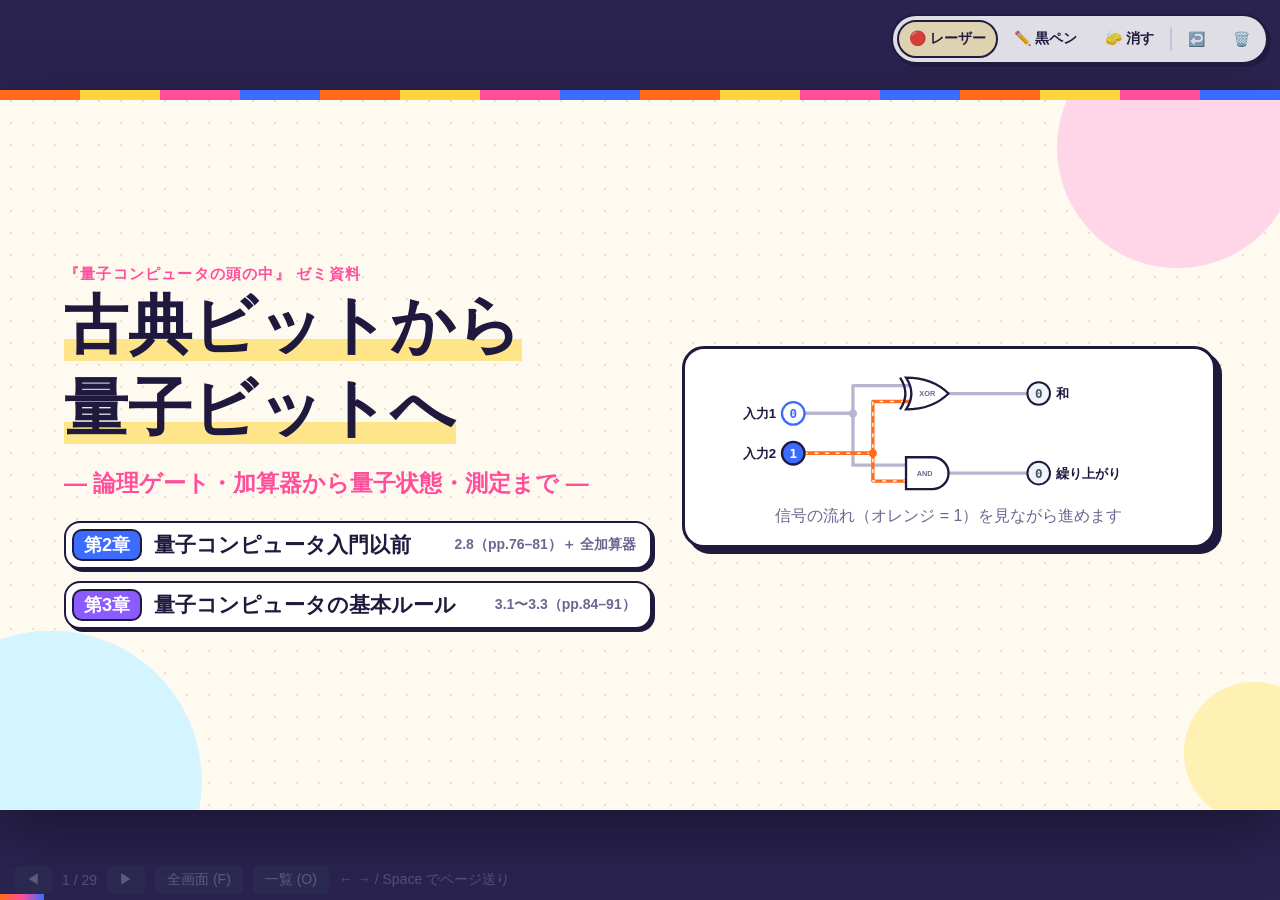
==== index.html @ d572f2da "AND・OR・NOT 版半加算器のスライドの右側をコンパクトに（iPad ではみ出す対策） iPad の日本語フォントは行の高さが少し大きく、右側の説明・真理値表が 下にはみ出していた。右の列を少し広" ====
<!DOCTYPE html>
<html lang="ja">
<head>
<meta charset="utf-8">
<meta name="viewport" content="width=device-width, initial-scale=1">
<title>古典ビットから量子ビットへ ― 論理ゲート・加算器から量子状態・測定まで</title>
<style>
:root{
  --ink:#1f1a3d; --muted:#6b6790; --line:#1f1a3d; --bg:#fffaf0;
  --accent:#ff6b1a; --accent-d:#e04e00; --accent-l:#fff1c2;
  --blue:#3b6cff; --blue-l:#dfe8ff; --green:#14a35a;
  --off:#b9b5d0; --pink:#ff4f9a; --yellow:#ffd53d; --purple:#8a5cff;
  --hard:4px 4px 0 var(--ink);
}
*{box-sizing:border-box}
html{-webkit-text-size-adjust:100%;text-size-adjust:100%}
html,body{margin:0;height:100%;background:#1e293b;overflow:hidden;
  font-family:"Hiragino Kaku Gothic ProN","Hiragino Sans","Noto Sans JP","Yu Gothic UI","Yu Gothic",Meiryo,sans-serif;color:var(--ink)}
#viewport{position:fixed;inset:0}
#stage{position:absolute;left:50%;top:50%;width:1280px;height:720px;transform-origin:center center;
  background:var(--bg);box-shadow:0 20px 60px rgba(0,0,0,.4);overflow:hidden}

/* ---------- slides ---------- */
.slide{position:absolute;inset:0;padding:44px 64px 50px;opacity:0;pointer-events:none;
  transform:translateX(60px);transition:opacity .55s ease,transform .55s ease;display:flex;flex-direction:column}
.slide.past{transform:translateX(-60px)}
.slide.active{opacity:1;transform:none;pointer-events:auto}
.slide::before{content:"";position:absolute;left:0;top:0;right:0;height:6px;
  background:linear-gradient(90deg,var(--accent),#facc15 50%,var(--blue))}
.chap{font-size:15px;color:var(--muted);letter-spacing:.05em}
h2{font-size:38px;margin:6px 0 22px;padding-left:16px;border-left:10px solid var(--accent);line-height:1.25}
h2 small{font-size:22px;color:var(--muted);font-weight:500;margin-left:12px}
.pageno{position:absolute;right:30px;bottom:16px;font-size:14px;color:var(--muted)}
.body{flex:1;min-height:0}
p,li{font-size:23px;line-height:1.6}
ul{margin:0;padding-left:1.2em}
li{margin:6px 0}
b.k{color:var(--accent-d)}
b.kb{color:var(--blue)}
.muted{color:var(--muted)}
.cols{display:grid;grid-template-columns:1.25fr 1fr;gap:30px;align-items:center;height:100%}
.cols.even{grid-template-columns:1fr 1fr}
.cols.wide{grid-template-columns:1.7fr 1fr}
.card{background:#fff;border-radius:18px;box-shadow:0 6px 24px rgba(15,23,42,.08);padding:18px 22px}
.point{background:var(--accent-l);border-left:7px solid var(--accent);padding:12px 18px;border-radius:10px;font-size:22px;line-height:1.55;margin-top:14px}
.point.blue{background:var(--blue-l);border-left-color:var(--blue)}
.hint{font-size:16px;color:var(--muted);margin-top:6px}
.formula{font-family:"Cambria Math","STIX Two Math","Times New Roman",serif;font-size:30px;background:#fff;border-radius:12px;
  padding:10px 20px;display:inline-block;box-shadow:0 3px 12px rgba(15,23,42,.08)}
sub{font-size:.65em}
.center{display:flex;justify-content:center;align-items:center}
.btns{display:flex;gap:10px;flex-wrap:wrap;margin-top:10px}
button.b{font:inherit;font-size:16px;padding:7px 16px;border-radius:999px;border:2px solid var(--blue);background:#fff;color:var(--blue);cursor:pointer;font-weight:700}
button.b:hover{background:var(--blue-l)}
button.b.playing{background:var(--blue);color:#fff}

/* fragments & entrance animations */
.frag{opacity:0;transform:translateY(18px);transition:opacity .45s ease,transform .45s ease}
.frag.vis{opacity:1;transform:none}
.slide.active .pop{animation:pop .6s cubic-bezier(.2,.8,.3,1.2) both;animation-delay:var(--d,0s)}
@keyframes pop{from{opacity:0;transform:translateY(24px) scale(.96)}to{opacity:1;transform:none}}

/* ---------- truth tables ---------- */
.ttcap{text-align:center;font-size:18px;font-weight:800;color:#334155;margin:0 0 6px}
.bitex{display:flex;gap:10px;margin:6px 0 4px;flex-wrap:wrap}
.bitex span{background:#fff;border-radius:10px;padding:4px 12px;font-size:18px;box-shadow:0 2px 8px rgba(15,23,42,.08)}
.bitex small{display:block;font-size:12px;color:var(--muted)}
.bitex b{color:var(--accent-d);font-family:Consolas,Menlo,monospace}
.quote{display:block;background:#fff;border-left:6px solid var(--blue);border-radius:8px;padding:6px 14px;box-shadow:0 2px 8px rgba(15,23,42,.08)}
.quote small{display:block;text-align:right;font-size:15px;color:var(--muted)}
.mapline{text-align:center;font-size:20px;margin-top:4px;font-family:Consolas,Menlo,monospace}
.mapline b{color:var(--blue);font-size:24px}
.mapline b.o{color:var(--accent-d)}
table.tt{border-collapse:collapse;font-size:22px;text-align:center;background:#fff;border-radius:12px;overflow:hidden;
  box-shadow:0 4px 16px rgba(15,23,42,.08);margin:0 auto}
table.tt th,table.tt td{padding:6px 16px;border:1px solid var(--line)}
table.tt th{background:#e2e8f0;font-size:18px;white-space:nowrap}
table.tt th.out{background:#fde7d3}
table.tt td.calc{font-family:Consolas,Menlo,monospace;color:var(--muted);font-size:19px}
table.tt td.out.one{color:var(--accent-d);font-weight:800}
table.tt tbody tr{cursor:pointer;transition:background .2s}
table.tt tbody tr:hover td{background:#f8fafc}
table.tt tbody tr.cur td{box-shadow:inset 0 0 0 999px rgba(250,204,21,.38)}
table.tt.small{font-size:18px}
.point.logic{display:flex;align-items:center;gap:14px}
.venn{width:112px;flex:none}
table.tt.small th,table.tt.small td{padding:3px 12px}
table.tt.small th{font-size:15px}
table.tt td{transition:background .3s,color .3s}
.slide.show-s table.tt td.s1{background:var(--blue-l);color:var(--blue);font-weight:800}
.slide.show-c table.tt td.c1{background:#fed7aa;color:var(--accent-d);font-weight:800}

/* ---------- circuits (SVG) ---------- */
svg.circ{width:100%;height:auto;display:block;user-select:none}
.wire{fill:none;stroke:var(--off);stroke-width:4;stroke-linejoin:round;stroke-linecap:round;transition:stroke .25s}
.wire.on{stroke:var(--accent)}
.flow{fill:none;stroke:#fff;stroke-width:2.2;stroke-dasharray:4 12;stroke-linecap:round;opacity:0;transition:opacity .25s}
.flow.on{opacity:.95;animation:flow .55s linear infinite}
@keyframes flow{from{stroke-dashoffset:16}to{stroke-dashoffset:0}}
.dot{fill:var(--off);transition:fill .25s}
.dot.on{fill:var(--accent)}
.gate path,.gate circle{fill:#fff;stroke:#1e293b;stroke-width:3;transition:fill .3s,stroke .3s}
.gate path.xorback{fill:none}
.gate.on path:not(.xorback),.gate.on circle{fill:var(--accent-l);stroke:var(--accent-d)}
.gate.on path.xorback{stroke:var(--accent-d)}
.gate.on{filter:drop-shadow(0 0 6px rgba(249,115,22,.55))}
.glabel{font-size:11px;fill:var(--muted);text-anchor:middle;font-weight:700;pointer-events:none}
.inp{cursor:pointer}
.inp circle{fill:#fff;stroke:var(--blue);stroke-width:3;transition:fill .2s}
.inp:hover circle{fill:var(--blue-l)}
.inp.on circle{fill:var(--blue);stroke:var(--blue)}
.inp .val{fill:var(--blue)}
.inp.on .val{fill:#fff}
.val{font-size:19px;font-weight:800;text-anchor:middle;pointer-events:none;font-family:Consolas,Menlo,monospace}
.lbl{font-size:20px;font-weight:700;fill:var(--ink)}
.lamp circle{fill:#f1f5f9;stroke:#475569;stroke-width:3;transition:fill .3s,stroke .3s}
.lamp .val{fill:#475569}
.lamp.on circle{fill:#facc15;stroke:var(--accent-d);filter:drop-shadow(0 0 10px rgba(250,204,21,.9))}
.lamp.on .val{fill:#7c2d12}
.probe{font-size:15px;font-weight:700;fill:var(--muted);font-family:Consolas,Menlo,monospace;transition:fill .3s}
.probe.on{fill:var(--accent-d)}
.habox{fill:rgba(37,99,235,.05);stroke:var(--blue);stroke-width:2;stroke-dasharray:7 6}
.halbl{font-size:15px;font-weight:700;fill:var(--blue)}

/* ripple adder */
.fa rect{fill:#fff;stroke:#1e293b;stroke-width:3;transition:fill .3s,stroke .3s}
.fa.active rect{fill:#fef3c7;stroke:var(--accent);filter:drop-shadow(0 0 12px rgba(249,115,22,.7))}
.fa.done rect{fill:#f8fafc}
.fa .t1{font-size:22px;font-weight:800;text-anchor:middle}
.fa .t2{font-size:18px;text-anchor:middle;fill:var(--muted);font-family:Consolas,Menlo,monospace}
.fa .t3{font-size:20px;text-anchor:middle;fill:var(--accent-d);font-weight:800;font-family:Consolas,Menlo,monospace}
.wait .val{fill:#94a3b8}
.wire.wait{stroke:#cbd5e1;stroke-dasharray:6 6}
.readout{font-size:26px;text-align:center;margin-top:6px;font-family:Consolas,Menlo,monospace}
.readout .eq{color:var(--accent-d);font-weight:800}

/* column addition */
.ca-grid{display:grid;grid-template-columns:110px repeat(5,72px);gap:6px 6px;justify-content:center;font-family:Consolas,Menlo,monospace}
.ca-grid div{height:64px;display:flex;align-items:center;justify-content:center;font-size:40px;font-weight:700;border-radius:10px;transition:background .3s}
.ca-grid .rl{font-size:18px;font-family:inherit;color:var(--muted);justify-content:flex-end;padding-right:10px;font-weight:700}
.ca-grid .carry{font-size:26px;color:var(--accent);height:44px}
.ca-grid .carry span,.ca-grid .sum span{opacity:0;transform:translateY(-20px);transition:all .5s cubic-bezier(.2,.8,.3,1.3)}
.ca-grid .carry.show span,.ca-grid .sum.show span{opacity:1;transform:none}
.ca-grid .sum{color:var(--blue)}
.ca-grid .hl{background:#fef3c7}
.ca-grid .bar{grid-column:1/-1;height:4px;background:var(--ink);border-radius:2px}
.ca-msg{min-height:80px;font-size:23px;margin-top:16px;line-height:1.5;text-align:center}

/* bars */
.barrow{display:grid;grid-template-columns:190px 1fr;align-items:center;gap:10px;margin:8px 0;font-size:18px}
.bar-bg{background:#e2e8f0;border-radius:8px;height:30px;overflow:hidden}
.bar-fill{height:100%;width:0;border-radius:8px;transition:width 1.2s cubic-bezier(.2,.8,.3,1);display:flex;align-items:center;justify-content:flex-end;padding-right:10px;color:#fff;font-weight:800}
.slide.active .bar-fill{width:var(--w)}
.bar-fill.o{background:var(--off)}
.bar-fill.a{background:var(--accent)}

/* bit tiles */
.tiles{display:flex;gap:14px;justify-content:center;margin:6px 0 16px}
.tile{background:#fff;border-radius:14px;padding:10px 18px;font-family:Consolas,Menlo,monospace;font-size:28px;box-shadow:0 4px 14px rgba(15,23,42,.08);text-align:center}
.tile b{color:var(--accent-d)}
.tile small{display:block;font-size:14px;color:var(--muted);font-family:inherit}
.chips{display:inline-flex;gap:6px;vertical-align:middle}
.chip{display:inline-block;width:34px;text-align:center;border-radius:6px;background:#fff;font-family:Consolas,monospace;font-weight:800;border:2px solid var(--line)}
.chip.ng{border-color:#dc2626;color:#dc2626;background:#fee2e2}
.chip.ok{border-color:var(--green);color:var(--green)}

/* title */
.title-wrap{display:grid;grid-template-columns:1.1fr 1fr;gap:30px;align-items:center;height:100%}
.title-wrap h1{font-size:54px;line-height:1.25;margin:0 0 14px}
.title-wrap .sub{font-size:30px;color:var(--accent-d);font-weight:700;margin-bottom:34px}
.title-wrap .meta{font-size:20px;color:var(--muted);line-height:1.8}
.agenda li{font-size:27px;margin:16px 0;list-style:none;display:flex;align-items:center;gap:16px}
.agenda .num{width:46px;height:46px;border-radius:50%;background:var(--ink);color:#fff;display:flex;align-items:center;justify-content:center;font-weight:800;flex:none}
.agenda .new{background:var(--accent)}
.tag{font-size:15px;background:var(--accent);color:#fff;border-radius:999px;padding:2px 12px;font-weight:700}
details{background:#fff;border-radius:12px;padding:10px 18px;margin:10px 0;box-shadow:0 3px 12px rgba(15,23,42,.06);font-size:22px}
details summary{cursor:pointer;font-weight:700}
details[open] summary{color:var(--accent-d)}
details div{margin-top:8px;line-height:1.6;color:#334155}

/* ---------- UI ---------- */
#ui{position:fixed;left:0;right:0;bottom:0;height:40px;display:flex;align-items:center;gap:10px;padding:0 14px;
  color:#cbd5e1;font-size:14px;opacity:.25;transition:opacity .3s;z-index:10}
#ui:hover{opacity:1}
#ui button{background:#334155;color:#fff;border:0;border-radius:6px;padding:5px 12px;cursor:pointer;font:inherit}
#progress{position:fixed;left:0;bottom:0;height:4px;background:var(--accent);transition:width .4s;z-index:11}

/* ---------- 一覧モード ---------- */
#ovHead{display:none}
body.overview{overflow:auto}
body.overview #viewport{position:static;padding:64px 24px 60px}
body.overview #ovHead{display:flex;position:fixed;left:0;right:0;top:0;height:52px;align-items:center;gap:16px;padding:0 24px;
  background:#0f172a;color:#e2e8f0;font-size:16px;z-index:12}
body.overview #ovHead b{font-size:18px}
body.overview #ovHead b,body.overview #ovHead button{white-space:nowrap}
@media (max-width:900px){body.overview #ovHead span{display:none}}
body.overview #ovHead button{background:var(--accent);color:#fff;border:0;border-radius:6px;padding:6px 14px;cursor:pointer;font:inherit;font-weight:700;margin-left:auto}
body.overview #stage{position:static;transform:none!important;width:auto;height:auto;overflow:visible;background:none;box-shadow:none;
  display:grid;grid-template-columns:repeat(var(--cols,4),var(--ow,256px));gap:22px}
/* 縮小は zoom ではなく transform で行う（iPad の Safari は zoom の扱いが異なり、中身の位置がずれるため）。
   transform は並べるときの大きさに影響しないので、負の余白で縮小後の大きさ（--ow × --oh）に合わせる */
body.overview .slide{position:relative;inset:auto;width:1280px;height:720px;opacity:1;pointer-events:auto;
  transform:scale(var(--z,.2));transform-origin:0 0;margin:0 calc(var(--ow,256px) - 1280px) calc(var(--oh,144px) - 720px) 0;
  cursor:pointer;background:var(--bg);border-radius:14px;box-shadow:0 10px 30px rgba(0,0,0,.35);outline:0 solid var(--accent);transition:outline-width .15s}
body.overview .slide *{pointer-events:none}
body.overview .slide:hover{outline-width:14px}
body.overview .slide.current{outline-width:22px}
body.overview .frag{opacity:1;transform:none}
body.overview .bar-fill{width:var(--w);transition:none}
body.overview .slide{overflow:hidden}
/* 一覧ではページ番号を右下の札にして、中身と重なっても読めるようにする */
body.overview .slide .pageno{font-size:40px;font-weight:900;color:#fff;background:var(--ink);border-radius:16px;padding:2px 20px;bottom:14px;right:14px;z-index:6}
body.overview #ui,body.overview #progress{display:none}

/* ---------- ポップ調デザイン（太枠・ずらし影・弾むアニメ） ---------- */
html,body{background:#2a2350}
#stage{background:
  radial-gradient(circle at 92% 8%,#ffd6e8 0 120px,transparent 121px),
  radial-gradient(circle at 4% 96%,#d4f4ff 0 150px,transparent 151px),
  radial-gradient(circle at 98% 92%,#fff0b3 0 70px,transparent 71px),
  radial-gradient(#e9e2cf 1.4px,transparent 1.6px) 0 0/22px 22px,
  var(--bg)}
.slide{transition:opacity .45s ease,transform .6s cubic-bezier(.3,1.5,.5,1)}
.slide::before{height:10px;background:repeating-linear-gradient(90deg,var(--accent) 0 80px,var(--yellow) 80px 160px,var(--pink) 160px 240px,var(--blue) 240px 320px)}
.chap{font-weight:700;color:var(--pink);letter-spacing:.08em}
h2{border-left:none;padding-left:54px;position:relative}
h2::before{content:"";position:absolute;left:0;top:50%;width:34px;height:34px;margin-top:-17px;border-radius:10px;
  background:linear-gradient(135deg,var(--yellow),var(--accent) 55%,var(--pink));border:3px solid var(--ink);transform:rotate(-12deg);box-shadow:3px 3px 0 var(--ink)}
.slide.active h2::before{animation:wiggle 1s cubic-bezier(.3,1.6,.5,1) both}
@keyframes wiggle{from{transform:rotate(-120deg) scale(.3)}to{transform:rotate(-12deg)}}
h2 small{white-space:nowrap;background:var(--accent-l);color:var(--ink);border:2px solid var(--ink);border-radius:999px;padding:2px 14px;font-size:18px;font-weight:700;vertical-align:middle}
b.k{color:var(--accent-d);background:linear-gradient(transparent 62%,#ffe58a 62%)}
b.kb{color:var(--blue);background:linear-gradient(transparent 62%,#cfe0ff 62%)}
.card{border:3px solid var(--ink);border-radius:22px;box-shadow:6px 6px 0 var(--ink)}
.point{border:2.5px solid var(--ink);border-left:10px solid var(--accent);border-radius:16px;box-shadow:var(--hard)}
.point.blue{border-left-color:var(--blue)}
.formula{border:2.5px solid var(--ink);box-shadow:var(--hard)}
button.b{border:2.5px solid var(--ink);background:var(--yellow);color:var(--ink);box-shadow:3px 3px 0 var(--ink);transition:transform .1s,box-shadow .1s}
button.b:hover{background:#ffe06b;transform:translate(-1px,-1px);box-shadow:4px 4px 0 var(--ink)}
button.b:active{transform:translate(2px,2px);box-shadow:1px 1px 0 var(--ink)}
button.b.playing{background:var(--pink);color:#fff}
.slide.active .pop{animation:pop .7s cubic-bezier(.3,1.6,.5,1) both;animation-delay:var(--d,0s)}
@keyframes pop{from{opacity:0;transform:translateY(30px) scale(.85) rotate(-2deg)}to{opacity:1;transform:none}}
.frag{transform:translateY(18px) scale(.95);transition:opacity .4s ease,transform .5s cubic-bezier(.3,1.6,.5,1)}

.bitex span,.quote,.tile,details{border:2.5px solid var(--ink);box-shadow:3px 3px 0 var(--ink)}
table.tt{border:3px solid var(--ink);box-shadow:5px 5px 0 var(--ink);border-collapse:separate;border-spacing:0}
table.tt th,table.tt td{border:0;border-right:1.5px solid #d9d4ea;border-bottom:1.5px solid #d9d4ea}
table.tt th{background:#ece6ff;border-bottom:2.5px solid var(--ink)}
table.tt th.out{background:#ffe1c7}
table.tt tbody tr.cur td{box-shadow:inset 0 0 0 999px rgba(255,213,61,.55)}

.wire{stroke-width:5}
.gate path,.gate circle{stroke:var(--ink);stroke-width:3.5}
.gate.on path:not(.xorback),.gate.on circle{fill:#ffe1c7;stroke:var(--ink)}
.gate.on path.xorback{stroke:var(--ink)}
.gate.on{filter:drop-shadow(3px 3px 0 var(--accent))}
.inp circle{stroke-width:3.5}
.inp.on circle{stroke:var(--ink)}
.lamp circle{stroke:var(--ink)}
.lamp.on circle{fill:var(--yellow);stroke:var(--ink);filter:drop-shadow(0 0 12px rgba(255,213,61,.95))}
.fa rect{stroke:var(--ink);rx:16}
.fa.active rect{fill:#fff1c2;stroke:var(--ink);filter:drop-shadow(4px 4px 0 var(--accent))}
.ca-grid .hl{background:#fff1c2;border:2px dashed var(--accent)}
.bar-bg{background:#ece6ff;border:2px solid var(--ink)}
.bar-fill.a{background:linear-gradient(90deg,var(--accent),var(--pink))}

.title-wrap h1{font-size:64px;background:linear-gradient(transparent 70%,#ffe58a 70%) no-repeat;display:inline;line-height:1.3;-webkit-box-decoration-break:clone;box-decoration-break:clone}
.title-wrap .sub{color:var(--pink);margin-top:18px;margin-bottom:22px;font-size:23px;white-space:nowrap}
.tchaps{display:flex;flex-direction:column;gap:12px}
.tchap{display:flex;align-items:center;gap:12px;background:#fff;border:2.5px solid var(--ink);border-radius:16px;box-shadow:3px 3px 0 var(--ink);padding:6px 14px 6px 6px}
.tchap .tno{background:var(--c);color:#fff;font-weight:900;border:2px solid var(--ink);border-radius:10px;padding:2px 10px;font-size:18px;flex:none}
.tchap .tname{font-weight:900;font-size:21px}
.tchap .tsec{margin-left:auto;font-size:14px;color:var(--muted);font-weight:700;white-space:nowrap}
.agenda .num{border:3px solid var(--ink);box-shadow:3px 3px 0 var(--ink);background:var(--blue)}
.agenda li:nth-child(3) .num{background:var(--pink)}
.agenda li:nth-child(4) .num{background:var(--green)}
.agenda li:nth-child(6) .num{background:var(--purple)}
.agenda li:nth-child(7) .num{background:var(--accent)}
.agenda .new{background:var(--accent)}
.tag{background:var(--pink);border:2px solid var(--ink);white-space:nowrap;flex:none}

/* 量子ビット（第4章）の数式・図 */
.math,.vec,.frac{font-family:"Cambria Math","STIX Two Math","Times New Roman",serif}
.eq{display:flex;align-items:center;justify-content:center;gap:8px;font-size:26px;flex-wrap:wrap}
.eq.inline{display:inline-flex;font-size:inherit;vertical-align:middle;gap:5px}
.vec{display:inline-grid;text-align:center;padding:1px 10px;border-left:3px solid currentColor;border-right:3px solid currentColor;border-radius:14px;line-height:1.25}
.vec.row{grid-auto-flow:column;column-gap:14px}
.eq.inline .vec{line-height:1.05;padding:0 7px;border-width:2px;border-radius:10px;font-size:.85em}
.frac{display:inline-grid;text-align:center;line-height:1.1;font-size:.85em;vertical-align:middle}
.frac>span:first-child{border-bottom:2px solid currentColor;padding:0 2px}
.brace{font-size:2.3em;font-weight:200;line-height:1;transform:scaleX(.7)}
.bar{width:2px;align-self:stretch;background:currentColor;margin:6px 2px}
.defbox{position:relative;background:#fff;border:3px solid var(--ink);border-radius:16px;box-shadow:var(--hard);padding:16px 18px 12px;margin-top:18px;font-size:20px;line-height:1.7}
.defbox::before{content:"定義";position:absolute;left:14px;top:-16px;background:var(--ink);color:#fff;font-weight:800;font-size:15px;border-radius:999px;padding:2px 14px}
.qrow{display:flex;align-items:center;gap:16px}
.qlab{width:110px;flex:none;font-weight:800;font-size:19px}
.qcells{display:flex;gap:26px;align-items:center}
.qbit{width:56px;height:56px;border:3px solid var(--ink);border-radius:12px;display:flex;align-items:center;justify-content:center;font-size:30px;font-weight:800;font-family:Consolas,Menlo,monospace;box-shadow:3px 3px 0 var(--ink);background:#fff}
.qarrow{margin:14px 0 14px 126px;color:var(--muted);font-weight:700}
.qverdict{margin-top:12px;text-align:center;font-size:24px;font-weight:900;padding:6px;border-radius:12px;border:2.5px solid var(--ink)}
.qverdict.ok{background:#d9f7e6;color:var(--green)}
.qverdict.ng{background:#ffe0e6;color:#d61f45}

/* 目次の教科書の章見出し */
.agenda li.agroup{font-size:17px;font-weight:900;color:var(--pink);letter-spacing:.06em;margin:14px 0 -4px;border-bottom:2.5px dashed #e3dcf2;padding-bottom:4px}
.agenda li.agroup:first-child{margin-top:0}

/* 教科書の章の扉（本の章扉風） */
.partdoor .pd-wrap{position:relative;height:100%;display:flex;flex-direction:column;align-items:center;justify-content:center;text-align:center;padding-bottom:40px}
.pd-src{font-size:18px;font-weight:700;color:var(--muted);letter-spacing:.08em}
.pd-no{margin-top:14px;font-size:30px;font-weight:900;color:#fff;background:var(--c);border:3px solid var(--ink);border-radius:999px;padding:4px 26px;box-shadow:4px 4px 0 var(--ink);letter-spacing:.12em}
.pd-title{font-size:68px;line-height:1.25;margin:22px 0 26px;background:linear-gradient(transparent 70%,#ffe58a 70%);display:inline;-webkit-box-decoration-break:clone;box-decoration-break:clone}
.pd-secs{display:flex;flex-direction:column;align-items:center;gap:10px;margin-top:22px}
.pd-secs span{background:#fff;border:2.5px solid var(--ink);border-radius:999px;padding:4px 18px;font-size:19px;font-weight:700;box-shadow:3px 3px 0 var(--ink)}
.pd-secs span.add{background:var(--accent-l)}
.pd-bg{position:absolute;left:0;right:0;bottom:4px;display:flex;justify-content:center;color:var(--c);opacity:.13;font-size:84px;pointer-events:none}
.pd-bg .eq{font-size:50px;gap:14px}
.pd-bg .vec{border-width:5px;border-radius:40px;padding:4px 26px;line-height:1.15}

/* 量子状態をつくってみる（ベクトルの足し算） */
.qbuild{display:grid;grid-template-columns:1fr 200px;gap:10px;align-items:center}
.qbuild svg{width:100%;height:auto;display:block;user-select:none}
.qb-side{display:flex;flex-direction:column;gap:10px}
.qb-side button.b{width:100%}
.qslider{display:grid;grid-template-columns:22px 1fr 52px;align-items:center;gap:6px;font-weight:800}
.qslider .qs-name{font-family:"Cambria Math","Times New Roman",serif;font-size:24px;font-style:italic}
.qslider .qs-name.la{color:#e04e00}
.qslider .qs-name.lb{color:var(--blue)}
.qslider .qs-val{font-family:Consolas,Menlo,monospace;font-size:17px;text-align:right}
.qslider input{width:100%;accent-color:var(--ink);height:28px;touch-action:none}
.qb-eq{font-size:22px;margin-top:4px}
.qb-eq .na{color:#e04e00;font-weight:700}
.qb-eq .nb{color:var(--blue);font-weight:700}
.qb-row{display:flex;align-items:center;justify-content:center;gap:14px;margin-top:6px}
.qb-sum{font-size:21px}
.qb-row .qverdict{margin-top:0;font-size:17px;padding:3px 10px;white-space:nowrap;flex:none;width:200px;box-sizing:border-box}
.qb-row .pgauge{flex:1;margin:0 0 14px}
/* 確率のゲージ：太枠の箱がちょうど「確率 1」。足りない分は灰色の斜線、はみ出した分は赤の斜線 */
.pgauge{position:relative;height:28px}
.pg-box{position:absolute;left:0;top:0;bottom:0;width:60%;border:3px solid var(--ink);border-radius:8px;box-shadow:3px 3px 0 var(--ink);background:#fff;z-index:0}
.pg-seg,.pg-gap,.pg-over{position:absolute;top:3px;bottom:3px;z-index:1;transition:left .3s,width .3s}
.pg-seg.a{background:var(--accent);border-radius:5px 0 0 5px}
.pg-seg.b{background:var(--blue)}
.pg-gap{background:repeating-linear-gradient(45deg,#cfc7e6 0 5px,transparent 5px 10px)}
.pg-over{top:0;bottom:0;background:repeating-linear-gradient(45deg,rgba(214,31,69,.75) 0 5px,rgba(214,31,69,.15) 5px 10px);
  border:2.5px dashed #d61f45;border-left:0;border-radius:0 8px 8px 0;z-index:2}
.pg-tick{position:absolute;top:100%;margin-top:3px;transform:translateX(-50%);font:800 13px Consolas,Menlo,monospace;color:var(--ink)}
.pgauge.instant .pg-seg,.pgauge.instant .pg-gap,.pgauge.instant .pg-over{transition:none}
.qb-sum{font-size:18px;font-weight:700}

/* 2 を法とした和：1 を足し続けると 0, 1 がくり返す */
.m2strip{border-collapse:collapse;margin-top:6px;font-family:Consolas,Menlo,monospace;font-size:16px;text-align:center}
.m2strip th{font-family:inherit;font-size:13px;font-weight:700;color:var(--muted);text-align:right;padding:0 8px 0 0;white-space:nowrap}
.m2strip td{width:30px;height:24px;border:1.5px solid #d9d4ea;background:#fff;transition:background .25s,transform .25s}
.m2strip tr.mod td{font-weight:800}
.m2strip td.cur{background:var(--yellow);border-color:var(--ink)}
.m2strip tr.mod td.cur{background:var(--accent);color:#fff}
.m2strip td.more{border:0;background:none;color:var(--muted)}
.m2loop{width:130px;flex:none}
.m2loop .node circle{fill:#fff;stroke:#1f1a3d;stroke-width:3;transition:fill .25s}
.m2loop .node.on circle{fill:#ff6b1a}
.m2loop .node text{font:800 22px Consolas,Menlo,monospace;text-anchor:middle;fill:#1f1a3d;transition:fill .25s}
.m2loop .node.on text{fill:#fff}
.m2loop .arc{fill:none;stroke:#b9b5d0;stroke-width:3;transition:stroke .25s}
.m2loop .arc.on{stroke:#ff6b1a}
.m2loop .plus{font:800 14px sans-serif;fill:#6b6790;text-anchor:middle}

/* 測定（3.3） */
.mworld{display:flex;align-items:center;gap:12px}
.mw-lab{width:128px;flex:none;font-weight:900;font-size:15px;text-align:center;line-height:1.3;white-space:nowrap}
.mw-box{flex:1;display:flex;align-items:center;justify-content:space-around;border:2.5px solid var(--ink);border-radius:14px;min-height:74px;padding:8px;background:#f1ecff}
.mworld.c .mw-box{background:#fff8e6;justify-content:center;gap:22px}
.mket{display:inline-flex;align-items:center;justify-content:center;width:76px;height:50px;border:2.5px solid var(--ink);border-radius:50%;
  font-family:"Cambria Math","Times New Roman",serif;font-size:24px;background:#fff;flex:none}
.mworld.q .mket{background:#e3d9ff;animation:mwob 1.6s ease-in-out infinite}
.mworld.q .m1{animation-delay:.8s}
@keyframes mwob{50%{transform:scale(1.08);box-shadow:0 0 14px rgba(138,92,255,.6)}}
.mres.r0{background:var(--accent);color:#fff}
.mres.r1{background:var(--blue);color:#fff}
.mres.hit{animation:mhit .5s cubic-bezier(.3,1.6,.5,1)}
@keyframes mhit{from{transform:scale(.3)}to{transform:none}}
.mw-note{font-size:14px;color:var(--muted);font-weight:700;line-height:1.4}
.mdrop{display:flex;align-items:center;justify-content:center;gap:10px;margin:8px 0;border-top:2.5px dashed #b9b5d0;padding-top:6px}
.marrow{font-size:24px}
.marrow.go{animation:mgo .45s ease}
@keyframes mgo{from{transform:translateY(-16px);opacity:.2}}
.mtag{border:2px solid var(--ink);border-radius:8px;padding:0 10px;font-weight:900;background:#fff}
.mhist{display:flex;flex-wrap:wrap;gap:4px;justify-content:center;min-height:28px;margin-top:8px}
.mhist span{font-family:"Cambria Math","Times New Roman",serif;font-size:15px;border-radius:8px;padding:1px 7px;color:#fff;font-weight:700}
.mhist .h0{background:var(--accent)}
.mhist .h1{background:var(--blue)}

/* ブロッホ球 */
.bpresets{display:grid;grid-template-columns:repeat(3,1fr);gap:5px}
.bpresets button{font:700 16px "Cambria Math","Times New Roman",serif;color:var(--ink);background:#fff;border:2px solid var(--ink);border-radius:10px;
  padding:3px 0;cursor:pointer;box-shadow:2px 2px 0 var(--ink)}
.bpresets button:hover{background:var(--accent-l)}
.bformula{font-size:19px;margin-top:2px;min-height:34px}

/* 復習問題：カードをクリックすると答えが出る */
.quiz{display:grid;grid-template-columns:repeat(2,minmax(0,1fr));grid-auto-rows:1fr;gap:12px 16px;align-content:center}
.qz{display:flex;flex-direction:column;background:#fff;border:2.5px solid var(--ink);border-radius:16px;box-shadow:4px 4px 0 var(--ink);padding:10px 14px;cursor:pointer;transition:transform .12s,box-shadow .12s}
.qz:hover{transform:translate(-1px,-1px);box-shadow:5px 5px 0 var(--ink)}
.qz-q{display:flex;gap:10px;align-items:flex-start;font-size:17px;line-height:1.5;font-weight:600}
.qz-no{flex:none;background:var(--blue);color:#fff;font-weight:900;font-size:14px;border:2px solid var(--ink);border-radius:999px;padding:1px 9px;margin-top:2px}
.qz-a{margin-top:auto;padding-top:8px;min-height:40px;display:flex;align-items:center;border-top:2px dashed #e3dcf2;font-size:17px;line-height:1.5}
.qz-hide{color:var(--muted);font-weight:800;font-size:15px}
.qz-ans{display:none;color:#1f1a3d}
.qz.open{background:#fffaf0}
.qz.open .qz-no{background:var(--green)}
.qz.open .qz-hide{display:none}
.qz.open .qz-ans{display:inline;animation:qzIn .4s cubic-bezier(.3,1.6,.5,1)}
@keyframes qzIn{from{opacity:0;transform:translateY(6px) scale(.96)}to{opacity:1;transform:none}}
.quiz.q2{grid-template-columns:repeat(6,minmax(0,1fr));grid-auto-rows:auto}
.quiz.q2 .qz{grid-column:span 2}
.quiz.q2 .qz.dia{grid-column:span 3}
.quiz.q2 .qz.wide .qzc{max-height:200px}
.quiz.q2 .qz-q{font-size:16px}
.quiz.q2 .qz-a{font-size:15.5px;min-height:34px}
.qz-q > span:last-child{min-width:0;flex:1}
.qzc{display:block;width:100%;max-height:170px;margin:6px auto 0;font-family:"Hiragino Kaku Gothic ProN","Hiragino Sans","Noto Sans JP",Meiryo,sans-serif}
.qzc .qg{fill:#f1ecff;stroke:#1f1a3d;stroke-width:2.5;stroke-dasharray:6 4}
.qzc .g-q{font-size:26px;font-weight:900;fill:#8a5cff}
.qzc .g-ans{display:none;font-weight:900;fill:#1f1a3d}
.qz.open .qzc .qg{fill:#fff1c2;stroke-dasharray:none}
.qz.open .qzc .g-q{display:none}
.qz.open .qzc .g-ans{display:inline}
.quiz.q3{grid-auto-rows:auto}
.quiz.q3 .qz{min-height:118px}
.quiz.q3 .qz:last-child{grid-column:span 2}
.qzc.qzbloch{max-height:180px}
.qgb{cursor:pointer}
.qgb:hover .qg{fill:#e6dcff}
.qgb.shown .qg{fill:#fff1c2;stroke-dasharray:none}
.qgb.shown .g-q{display:none}
.qgb.shown .g-ans{display:inline;animation:qzIn .35s cubic-bezier(.3,1.6,.5,1)}
h2 .qz-all{font-size:14px;padding:4px 14px;margin-left:16px;vertical-align:middle}

/* 章の扉スライド */
.door-wrap{position:relative;display:grid;grid-template-columns:auto 1fr;gap:64px;align-items:center;height:100%;padding:0 40px}
.door-num{width:210px;height:210px;border-radius:46px;background:var(--c);color:#fff;border:5px solid var(--ink);box-shadow:10px 10px 0 var(--ink);
  display:flex;align-items:center;justify-content:center;font-size:140px;font-weight:900;font-family:Consolas,Menlo,monospace;transform:rotate(-6deg)}
.slide.active .door-num{animation:doorIn .9s cubic-bezier(.3,1.6,.5,1) both}
@keyframes doorIn{from{opacity:0;transform:rotate(-120deg) scale(.3)}to{opacity:1;transform:rotate(-6deg)}}
.door-label{font-size:22px;font-weight:900;letter-spacing:.14em;color:var(--c)}
.door-label .door-book{display:block;font-size:16px;letter-spacing:.04em;color:var(--muted);margin-bottom:2px}
.door-label .tag{font-size:15px;letter-spacing:0;vertical-align:middle;margin-left:8px}
.door h1{font-size:80px;line-height:1.15;margin:6px 0 4px}
.door-lead{font-size:32px;font-weight:700;color:var(--muted);margin:0 0 30px}
.door-topics{display:flex;flex-wrap:wrap;gap:12px}
.door-topics span{background:#fff;border:2.5px solid var(--ink);border-radius:999px;padding:4px 18px;font-size:19px;font-weight:700;box-shadow:3px 3px 0 var(--ink)}
.door-bg{position:absolute;right:-20px;bottom:-150px;font-size:600px;font-weight:900;line-height:1;color:var(--c);opacity:.09;
  font-family:Consolas,Menlo,monospace;pointer-events:none}
#progress{height:6px;background:linear-gradient(90deg,var(--accent),var(--pink),var(--blue))}

/* ---------- レーザーポインター（Apple Pencil） ---------- */
#stage{-webkit-user-select:none;user-select:none;-webkit-touch-callout:none}
body:not(.overview) #stage{touch-action:none}
#laser{position:absolute;left:0;top:0;width:1280px;height:720px;pointer-events:none;z-index:5}
body.overview #laser{display:none}
/* 黒ペン（Apple Pencil で書き込み） */
#ink{position:absolute;left:0;top:0;width:1280px;height:720px;pointer-events:none;z-index:4}
#penbar{position:fixed;right:12px;top:14px;z-index:20;display:flex;align-items:center;gap:4px;background:#fff;border:2.5px solid var(--ink);
  border-radius:999px;box-shadow:3px 3px 0 var(--ink);padding:4px;touch-action:manipulation;opacity:.85}
#penbar:hover{opacity:1}
#penbar button{height:38px;min-width:38px;border-radius:999px;border:2px solid transparent;background:none;font:inherit;font-size:14px;font-weight:800;
  color:var(--ink);cursor:pointer;display:flex;align-items:center;justify-content:center;gap:4px;padding:0 10px}
#penbar button.on{background:var(--accent-l);border-color:var(--ink)}
#penbar .sep{width:2px;height:24px;background:#e3dcf2;border-radius:1px}
body.overview #ink,body.overview #penbar{display:none}

@media print{
  @page{size:1280px 720px;margin:0}
  html,body{overflow:visible;background:#fff}
  #viewport{position:static}
  #stage{position:static;transform:none!important;box-shadow:none;width:auto;height:auto;overflow:visible;background:none}
  .slide{position:relative;width:1280px;height:720px;opacity:1;transform:none;page-break-after:always;background:var(--bg)}
  .frag{opacity:1;transform:none}
  #ui,#progress,.btns,.hint,#laser,#penbar{display:none}
}
</style>
</head>
<body>
<div id="ovHead"><b>スライド一覧</b><span>クリックでそのスライドへ ／ ← → で選択、Enter で開く、O / Esc で戻る</span><button id="btnOvClose">一覧を閉じる</button></div>
<div id="viewport"><div id="stage">

<!-- 1. タイトル -->
<section class="slide" data-id="title">
  <div class="title-wrap">
    <div>
      <div class="chap pop">『量子コンピュータの頭の中』 ゼミ資料</div>
      <h1 class="pop" style="--d:.1s">古典ビットから<br>量子ビットへ</h1>
      <div class="sub pop" style="--d:.2s">― 論理ゲート・加算器から量子状態・測定まで ―</div>
      <div class="tchaps">
        <div class="tchap pop" style="--d:.3s;--c:var(--blue)"><span class="tno">第2章</span><span class="tname">量子コンピュータ入門以前</span><span class="tsec">2.8（pp.76–81）＋ 全加算器</span></div>
        <div class="tchap pop" style="--d:.4s;--c:var(--purple)"><span class="tno">第3章</span><span class="tname">量子コンピュータの基本ルール</span><span class="tsec">3.1〜3.3（pp.84–91）</span></div>
      </div>
    </div>
    <div class="card pop" style="--d:.4s">
      <svg class="circ" id="titleCirc"></svg>
      <div class="hint" style="text-align:center">信号の流れ（オレンジ = 1）を見ながら進めます</div>
    </div>
  </div>
</section>

<!-- 2. 本日の流れ -->
<section class="slide">
  <div class="chap">Agenda</div>
  <h2>本日の流れ</h2>
  <div class="body cols" style="grid-template-columns:1.5fr 1fr">
    <ul class="agenda">
      <li class="agroup pop">第2章 量子コンピュータ入門以前</li>
      <li class="pop" style="--d:.05s"><span class="num">1</span>論理ゲート（AND / OR / NOT / XOR）</li>
      <li class="pop" style="--d:.15s"><span class="num">2</span>半加算器：1ビット同士の足し算</li>
      <li class="pop" style="--d:.25s"><span class="num">3</span>全加算器：繰り上がりを受け取る足し算 <span class="tag">追加</span></li>
      <li class="agroup pop" style="--d:.3s">第3章 量子コンピュータの基本ルール</li>
      <li class="pop" style="--d:.35s"><span class="num">4</span>量子ビット：量子状態と重ね合わせ</li>
      <li class="pop" style="--d:.45s"><span class="num">5</span>測定：計算結果を得る</li>
    </ul>
    <div class="card pop" style="--d:.5s">
      <p style="margin:0 0 8px;font-weight:700">このスライドの使い方</p>
      <ul>
        <li style="font-size:19px">回路の <b class="kb">青い丸（入力）</b> をクリックすると 0 / 1 が切り替わります</li>
        <li style="font-size:19px">真理値表の行をクリックすると、その入力が回路に入ります</li>
        <li style="font-size:19px">信号は1段ずつ遅れて伝わるので、<b class="k">回路の段数（遅さ）</b>も目で見えます</li>
        <li style="font-size:19px">← → キー / スペースでページ送り、F キーで全画面</li>
      </ul>
    </div>
  </div>
  <div class="pageno"></div>
</section>

<!-- 教科書 第2章の扉 -->
<section class="slide partdoor" style="--c:var(--blue)">
  <div class="pd-bg"><span class="math">A ∧ B　A ∨ B　¬A　A ⊕ B</span></div>
  <div class="pd-wrap">
    <div class="pd-src pop">『量子コンピュータの頭の中』</div>
    <div class="pd-no pop" style="--d:.05s">第 2 章</div>
    <h1 class="pd-title pop" style="--d:.15s">量子コンピュータ入門以前</h1>
    <div class="pd-secs pop" style="--d:.3s"><span>2.8 論理式を実現する古典回路（pp.76–81）</span><span class="add">＋ 全加算器（追加内容）</span></div>
  </div>
  <div class="pageno"></div>
</section>

<!-- 扉：第1章 -->
<section class="slide door" style="--c:var(--blue)">
  <div class="door-bg">1</div>
  <div class="door-wrap">
    <div class="door-num">1</div>
    <div>
      <div class="door-label pop"><span class="door-book">第2章 量子コンピュータ入門以前</span>PART 1</div>
      <h1 class="pop" style="--d:.1s">論理ゲート</h1>
      <p class="door-lead pop" style="--d:.2s">AND / OR / NOT / XOR</p>
      <div class="door-topics pop" style="--d:.3s"><span>古典回路とは</span><span>AND</span><span>OR</span><span>NOT</span><span>XOR</span></div>
    </div>
  </div>
  <div class="pageno"></div>
</section>

<!-- 3. 古典回路とは -->
<section class="slide">
  <div class="chap">第2章 量子コンピュータ入門以前 ／ 2.8 論理式を実現する古典回路</div>
  <h2>古典回路とは<small>図2.13（p.76）</small></h2>
  <div class="body cols">
    <div>
      <p class="pop" style="margin:0 0 10px;font-size:23px;font-weight:700">古典回路は、<b class="k">0と1の信号</b>を使って計算する電子回路です。</p>
      <ul>
        <li class="pop" style="--d:.1s;font-size:21px">コンピュータは、情報を0と1の組み合わせ（<b class="k" style="white-space:nowrap">ビット列</b>）で表します。
          <div class="bitex">
            <span><small>数</small>5 → <b>101</b></span>
            <span><small>文字（ASCII）</small>A → <b>01000001</b></span>
            <span><small>スイッチ</small>OFF / ON → <b>0 / 1</b></span>
          </div>
        </li>
        <li class="pop" style="--d:.2s;font-size:21px">AND・OR・NOTなどの基本的な演算を行う部品を「<b class="k" style="white-space:nowrap">論理ゲート</b>」と呼びます。</li>
        <li class="pop" style="--d:.3s;font-size:21px">論理ゲートを組み合わせることで、足し算や比較など、<b class="kb" style="white-space:nowrap">複雑な計算</b>を実現できます。</li>
      </ul>
      <div class="point frag" style="font-size:21px">つまり、古典回路とは「<b>0と1を入力し、決められた計算を行い、0と1を出力する仕組み</b>」です。</div>
    </div>
    <div class="card pop" style="--d:.2s">
      <div class="muted" style="font-size:17px;font-weight:700">図2.13：古典回路の例</div>
      <svg class="circ" id="c213"></svg>
      <div class="mapline" id="map213"></div>
      <div class="btns"><button class="b" id="p213" data-autoplay>▶ 自動再生</button></div>
      <div class="hint">入力の丸をクリックしてみよう。この回路が何をしているかは後半で分かります。</div>
    </div>
  </div>
  <div class="pageno"></div>
</section>

<!-- 4. AND -->
<section class="slide">
  <div class="chap">第2章 量子コンピュータ入門以前 ／ 2.8 論理式を実現する古典回路 ／ 論理ゲート ①</div>
  <h2>AND（論理積）<small>表2.3（p.77）・図2.14（p.78）</small></h2>
  <div class="body cols" style="grid-template-columns:1fr 1.15fr">
    <div class="card pop">
      <svg class="circ" id="cAnd"></svg>
      <div class="btns"><button class="b" id="pAnd" data-autoplay>▶ 自動再生</button></div>
    </div>
    <div>
      <div class="ttcap pop" style="--d:.1s">AND の真理値表</div>
      <table class="tt pop" style="--d:.1s" id="tAnd"></table>
      <div class="point logic frag"><div><b>「A かつ B」</b>：A も B も <b>真（1）のときだけ</b> 真（1）<br><b class="k">論理積</b> <span class="formula" style="font-size:20px;padding:0 8px">A ∧ B</span></div><svg class="venn" viewBox="0 0 132 84" aria-hidden="true"><rect x="3" y="3" width="126" height="78" rx="8" fill="#fff"/><defs><clipPath id="vennB"><circle cx="78" cy="42" r="26"/></clipPath></defs><circle cx="54" cy="42" r="26" fill="#ffbf8f" clip-path="url(#vennB)"/><g fill="none" stroke="#1f1a3d" stroke-width="2.5"><rect x="3" y="3" width="126" height="78" rx="8"/><circle cx="54" cy="42" r="26"/><circle cx="78" cy="42" r="26"/></g><g font-size="16" font-weight="800" fill="#1f1a3d" text-anchor="middle"><text x="42" y="48">A</text><text x="90" y="48">B</text></g></svg></div>
    </div>
  </div>
  <div class="pageno"></div>
</section>

<!-- 5. OR -->
<section class="slide">
  <div class="chap">第2章 量子コンピュータ入門以前 ／ 2.8 論理式を実現する古典回路 ／ 論理ゲート ②</div>
  <h2>OR（論理和）<small>表2.4（p.77）・図2.15（p.78）</small></h2>
  <div class="body cols" style="grid-template-columns:1fr 1.15fr">
    <div class="card pop">
      <svg class="circ" id="cOr"></svg>
      <div class="btns"><button class="b" id="pOr" data-autoplay>▶ 自動再生</button></div>
    </div>
    <div>
      <div class="ttcap pop" style="--d:.1s">OR の真理値表</div>
      <table class="tt pop" style="--d:.1s" id="tOr"></table>
      <div class="point logic frag"><div><b>「A または B」</b>：<b>少なくとも一方が真</b> なら真<br><b class="k">論理和</b> <span class="formula" style="font-size:20px;padding:0 8px">A ∨ B</span></div><svg class="venn" viewBox="0 0 132 84" aria-hidden="true"><rect x="3" y="3" width="126" height="78" rx="8" fill="#fff"/><path d="M28,42 a26,26 0 1,0 52,0 a26,26 0 1,0 -52,0 M52,42 a26,26 0 1,0 52,0 a26,26 0 1,0 -52,0" fill="#ffbf8f"/><g fill="none" stroke="#1f1a3d" stroke-width="2.5"><rect x="3" y="3" width="126" height="78" rx="8"/><circle cx="54" cy="42" r="26"/><circle cx="78" cy="42" r="26"/></g><g font-size="16" font-weight="800" fill="#1f1a3d" text-anchor="middle"><text x="42" y="48">A</text><text x="90" y="48">B</text></g></svg></div>
    </div>
  </div>
  <div class="pageno"></div>
</section>

<!-- 6. NOT -->
<section class="slide">
  <div class="chap">第2章 量子コンピュータ入門以前 ／ 2.8 論理式を実現する古典回路 ／ 論理ゲート ③</div>
  <h2>NOT（否定）<small>表2.5（p.77）・図2.16（p.78）</small></h2>
  <div class="body cols" style="grid-template-columns:1fr 1.15fr">
    <div class="card pop">
      <svg class="circ" id="cNot"></svg>
      <div class="btns"><button class="b" id="pNot" data-autoplay>▶ 自動再生</button></div>
    </div>
    <div>
      <div class="ttcap pop" style="--d:.1s">NOT の真理値表</div>
      <table class="tt pop" style="--d:.1s" id="tNot"></table>
      <div class="point logic frag"><div><b>「A でない」</b>：A が真なら偽、偽なら真<br><span class="formula" style="font-size:20px;padding:0 8px">¬A</span></div><svg class="venn" viewBox="0 0 132 84" aria-hidden="true"><rect x="3" y="3" width="126" height="78" rx="8" fill="#ffbf8f"/><circle cx="66" cy="42" r="26" fill="#fff"/><g fill="none" stroke="#1f1a3d" stroke-width="2.5"><rect x="3" y="3" width="126" height="78" rx="8"/><circle cx="66" cy="42" r="26"/></g><text x="66" y="48" text-anchor="middle" font-size="16" font-weight="800" fill="#1f1a3d">A</text></svg></div>
  </div>
  <div class="pageno"></div>
</section>

<!-- XOR -->
<section class="slide">
  <div class="chap">第2章 量子コンピュータ入門以前 ／ 2.8 論理式を実現する古典回路 ／ 論理ゲート ④</div>
  <h2>XOR（排他的論理和）<small>表2.7（p.80）・図2.19（p.81）</small></h2>
  <div class="body cols" style="grid-template-columns:1fr 1.15fr">
    <div class="card pop">
      <svg class="circ" id="cXor"></svg>
      <div class="btns"><button class="b" id="pXor" data-autoplay>▶ 自動再生</button></div>
    </div>
    <div>
      <div class="ttcap pop" style="--d:.1s">XOR の真理値表</div>
      <table class="tt small pop" style="--d:.1s" id="tXor"></table>
      <div class="point blue logic frag" style="font-size:20px"><div><b>「A か B の一方だけ」</b>：<b>ちょうど一方だけ</b> が真なら真<br><b class="kb">排他的論理和</b> <span class="formula" style="font-size:20px;padding:0 8px">A ⊕ B</span></div><svg class="venn" viewBox="0 0 132 84" aria-hidden="true"><rect x="3" y="3" width="126" height="78" rx="8" fill="#fff"/><path d="M28,42 a26,26 0 1,0 52,0 a26,26 0 1,0 -52,0 M52,42 a26,26 0 1,0 52,0 a26,26 0 1,0 -52,0" fill="#ffbf8f" fill-rule="evenodd"/><g fill="none" stroke="#1f1a3d" stroke-width="2.5"><rect x="3" y="3" width="126" height="78" rx="8"/><circle cx="54" cy="42" r="26"/><circle cx="78" cy="42" r="26"/></g><g font-size="16" font-weight="800" fill="#1f1a3d" text-anchor="middle"><text x="42" y="48">A</text><text x="90" y="48">B</text></g></svg></div>
      <div class="point logic frag" style="font-size:19px;padding:8px 14px"><div><b>2 を法とした和</b> ＝ <b class="k" style="white-space:nowrap">繰り上がりを考慮しない二進数足し算</b><br>
        <span class="formula" style="font-size:19px;padding:0 8px">A ⊕ B = (A + B) mod 2</span>　1 + 1 = 2 ≡ <b>0</b> (mod 2)
        <table class="m2strip" id="m2Strip" aria-label="1を足していったときの値と、2で割った余り"></table></div>
        <svg class="m2loop" id="m2Loop" viewBox="0 0 150 104" aria-hidden="true"></svg></div>
    </div>
  </div>
  <div class="pageno"></div>
</section>

<!-- 扉：第2章 -->
<section class="slide door" style="--c:var(--pink)">
  <div class="door-bg">2</div>
  <div class="door-wrap">
    <div class="door-num">2</div>
    <div>
      <div class="door-label pop"><span class="door-book">第2章 量子コンピュータ入門以前</span>PART 2</div>
      <h1 class="pop" style="--d:.1s">半加算器</h1>
      <p class="door-lead pop" style="--d:.2s">1ビット同士の足し算</p>
      <div class="door-topics pop" style="--d:.3s"><span>1ビットの筆算</span><span>AND・OR・NOT 版</span><span>XOR 版</span><span>ゲート数・段数の比較</span><span>ゲートのコスト（補足）</span></div>
    </div>
  </div>
  <div class="pageno"></div>
</section>

<!-- 半加算器の導入（1ビットの筆算） -->
<section class="slide" data-id="coladd1">
  <div class="chap">第2章 量子コンピュータ入門以前 ／ 2.8 論理式を実現する古典回路 ／ 半加算器</div>
  <h2>1ビット同士の足し算を筆算で考える<small>表2.6（p.79）</small></h2>
  <div class="body cols">
    <div class="card pop">
      <div class="ca-grid" id="ca1Grid"></div>
      <div class="ca-msg" id="ca1Msg"></div>
      <div class="btns" style="justify-content:center">
        <button class="b" data-case="0">0 + 0</button>
        <button class="b" data-case="1">0 + 1</button>
        <button class="b" data-case="2">1 + 0</button>
        <button class="b" data-case="3">1 + 1</button>
        <button class="b" id="ca1Auto" data-autoplay>▶ 4通りを自動再生</button>
      </div>
    </div>
    <div>
      <p class="pop" style="margin-top:0">1ビット A と 1ビット B を足すと…</p>
      <div class="point frag">0 + 0, 0 + 1, 1 + 0 は <b>1桁に収まる</b></div>
      <div class="point blue frag">1 + 1 = 2 = <b>10₂</b> は1桁に収まらず、<b>上の桁へ繰り上がる</b></div>
      <div class="point frag" style="background:#dcfce7;border-left-color:var(--green)">答えは「<b>繰り上がり</b>」と「<b>和</b>」の <b>2ビット</b> で表せる<br>→ これを計算する回路が <b style="color:var(--green)">半加算器</b></div>
    </div>
  </div>
  <div class="pageno"></div>
</section>

<!-- 半加算器 4ゲート -->
<section class="slide">
  <div class="chap">第2章 量子コンピュータ入門以前 ／ 2.8 論理式を実現する古典回路 ／ 半加算器</div>
  <h2>AND・OR・NOT（積・和・否定）で半加算器を作る<small>図2.18（p.80）</small></h2>
  <div class="body cols" style="grid-template-columns:minmax(0,1.45fr) minmax(0,1fr)">
    <div class="card pop">
      <svg class="circ" id="cHa4"></svg>
      <div class="btns"><button class="b" id="pHa4" data-autoplay>▶ 自動再生</button></div>
    </div>
    <div>
      <div class="point pop" style="margin-top:0;font-size:18px;padding:8px 14px">出力2（繰り上がり）＝「<b style="white-space:nowrap">両方 1 のときだけ繰り上がる</b>」→ AND そのもの</div>
      <div class="point blue pop" style="--d:.1s;font-size:18px;padding:8px 14px;margin-top:10px">出力1（和）＝「<b style="white-space:nowrap">OR だけど、両方 1 のときは除く</b>」</div>
      <div class="ttcap pop" style="--d:.2s;margin-top:12px">半加算器の真理値表</div>
      <table class="tt small pop" style="--d:.2s" id="tHa4"></table>
      <div class="point frag" style="font-size:17px;padding:8px 14px;margin-top:10px">ゲート <b>4個</b>。和が出るまでに <b>3段</b>（AND → NOT → AND）かかる</div>
    </div>
  </div>
  <div class="pageno"></div>
</section>

<!-- 11. XOR 半加算器 -->
<section class="slide">
  <div class="chap">第2章 量子コンピュータ入門以前 ／ 2.8 論理式を実現する古典回路 ／ 半加算器の簡略化</div>
  <h2>XOR を使った半加算器<small>図2.20（p.81）</small></h2>
  <div class="body cols">
    <div class="card pop">
      <svg class="circ" id="cHa2"></svg>
      <div class="btns"><button class="b" id="pHa2" data-autoplay>▶ 自動再生</button></div>
      <div class="hint">図2.13 と同じ回路です</div>
    </div>
    <div>
      <div class="formula pop" style="font-size:24px">和 = A ⊕ B　　繰り上がり = A · B</div>
      <div class="ttcap pop" style="--d:.2s;margin-top:16px">半加算器の真理値表</div>
      <table class="tt pop" style="--d:.2s" id="tHa2"></table>
      <div class="point frag" style="font-size:19px">AND・OR・NOT 版（図2.18）と <b>同じ結果</b> を、XOR と AND の <b>2個のゲート</b> で出せる</div>
    </div>
  </div>
  <div class="pageno"></div>
</section>

<!-- ゲート数・段数の比較 -->
<section class="slide" data-id="hacmp">
  <div class="chap">第2章 量子コンピュータ入門以前 ／ 2.8 論理式を実現する古典回路 ／ 半加算器の簡略化</div>
  <h2>2つの半加算器を比べる<small>ゲート数と段数（p.81）</small></h2>
  <div class="body cols">
    <div class="card pop" style="padding:12px 18px">
      <div class="muted" style="font-size:16px;font-weight:700">AND/OR/NOT利用（図2.18）</div>
      <svg class="circ" id="cmpHa4"></svg>
      <div class="muted" style="font-size:16px;font-weight:700;margin-top:6px">XOR/AND利用（図2.20）</div>
      <svg class="circ" id="cmpHa2" style="width:78%"></svg>
      <div class="btns"><button class="b" id="cmpStep">▶ 同じ入力を同時に入れる</button><button class="b" id="cmpAuto" data-autoplay>▶ 自動再生</button></div>
      <div class="hint">XOR/AND利用の方が先に出力が確定する様子に注目</div>
    </div>
    <div>
      <div class="card pop" style="--d:.15s">
        <div style="font-weight:700;font-size:19px;margin-bottom:4px">AND/OR/NOT利用</div>
        <div class="barrow"><span>ゲート数</span><div class="bar-bg"><div class="bar-fill o" style="--w:100%">4個</div></div></div>
        <div class="barrow"><span>出力までの段数</span><div class="bar-bg"><div class="bar-fill o" style="--w:100%;transition-delay:.3s">3段</div></div></div>
      </div>
      <div class="card pop" style="--d:.3s;margin-top:12px">
        <div style="font-weight:700;font-size:19px;margin-bottom:4px;color:var(--accent-d)">XOR/AND利用</div>
        <div class="barrow"><span>ゲート数</span><div class="bar-bg"><div class="bar-fill a" style="--w:50%;transition-delay:.7s">2個</div></div></div>
        <div class="barrow"><span>出力までの段数</span><div class="bar-bg"><div class="bar-fill a" style="--w:33%;transition-delay:1s">1段</div></div></div>
      </div>
      <div class="point frag">同じ結果を出す回路は複数ある</div>
      <div class="point blue frag">1個のゲートの実行時間が同じなら、<b>ゲート数が少ない・並列化できる回路の方が速い</b></div>
    </div>
  </div>
  <div class="pageno"></div>
</section>

<!-- ゲートごとのコスト -->
<section class="slide">
  <div class="chap">第2章 量子コンピュータ入門以前 ／ 補足 ／ 基本論理ゲートのコスト</div>
  <h2>ゲートの種類でトランジスタ数・計算時間は違う</h2>
  <div class="body cols">
    <div class="card pop">
      <div style="font-weight:700;font-size:18px;margin-bottom:6px">1ゲートあたりのトランジスタ数（CMOS の代表的な構成）</div>
      <div class="barrow"><span>NOT</span><div class="bar-bg"><div class="bar-fill a" style="--w:16.7%">2</div></div></div>
      <div class="barrow"><span>NAND / NOR</span><div class="bar-bg"><div class="bar-fill a" style="--w:33.3%;transition-delay:.2s">4</div></div></div>
      <div class="barrow"><span>AND / OR</span><div class="bar-bg"><div class="bar-fill a" style="--w:50%;transition-delay:.4s">6</div></div></div>
      <div class="barrow"><span>XOR</span><div class="bar-bg"><div class="bar-fill o" style="--w:100%;transition-delay:.6s">8〜12</div></div></div>
      <table class="tt small" style="margin-top:14px;width:100%">
        <thead><tr><th>ゲート</th><th>作り方</th><th>計算時間（目安）</th></tr></thead>
        <tbody>
          <tr><td>NOT</td><td>トランジスタ 2個</td><td>最も速い</td></tr>
          <tr><td>NAND / NOR</td><td>トランジスタ 4個</td><td>速い</td></tr>
          <tr><td>AND / OR</td><td>NAND / NOR ＋ NOT</td><td>約 2段分</td></tr>
          <tr><td>XOR</td><td>複数段の組み合わせ</td><td>遅め</td></tr>
        </tbody>
      </table>
      <div class="hint">値は回路方式によって変わる目安です</div>
    </div>
    <div>
      <div class="point blue frag" style="margin-top:0;font-size:19px">教科書の比較は「<b>1個のゲートの実行時間が同じ</b>」という仮定の上での話。実際は、ゲートごとに <b>必要なトランジスタの数</b> も <b>計算時間</b> も違う<br>
        <span style="font-size:17px">半加算器のトランジスタ数（目安）：AND/OR/NOT利用 <b>20個</b>、XOR/AND利用 <b>18個</b></span></div>
      <div class="point frag" style="background:#dcfce7;border-left-color:var(--green);font-size:19px">回路の速さ・大きさは「<b>ゲートの数</b>」だけでなく「<b>どのゲートを使うか</b>」でも決まる<br><span style="font-size:17px">実際の集積回路では、少ないトランジスタで作れる NAND・NOR を基本にすることが多い</span></div>
      <div class="point frag" style="background:#ede9fe;border-left-color:#7c3aed;font-size:19px"><b style="color:#6d28d9">量子コンピュータでも同じ</b>ようなことが言える<br>
        <span style="font-size:17px">実機の方式の違いや量子ゲートの種類などによって実行時間や誤りの起こりやすさが違う。量子回路の効率を考える場合でも「ゲートの数」だけでなく「どのゲートを何個使うか」「段数（深さ）」などでも評価する必要がある。</span></div>
    </div>
  </div>
  <div class="pageno"></div>
</section>

<!-- 扉：第3章 -->
<section class="slide door" style="--c:var(--green)">
  <div class="door-bg">3</div>
  <div class="door-wrap">
    <div class="door-num">3</div>
    <div>
      <div class="door-label pop"><span class="door-book">第2章 量子コンピュータ入門以前</span>PART 3 <span class="tag">追加</span></div>
      <h1 class="pop" style="--d:.1s">全加算器</h1>
      <p class="door-lead pop" style="--d:.2s">繰り上がりを受け取る足し算</p>
      <div class="door-topics pop" style="--d:.3s"><span>多ビットの筆算</span><span>全加算器の回路</span><span>リップルキャリー加算器</span></div>
    </div>
  </div>
  <div class="pageno"></div>
</section>

<!-- 12. 半加算器の限界 -->
<section class="slide" data-id="coladd">
  <div class="chap">第2章 量子コンピュータ入門以前 ／ ここから追加内容 ／ 全加算器</div>
  <h2>半加算器だけでは足りない？<small>多ビットの筆算</small></h2>
  <div class="body cols">
    <div class="card pop">
      <div class="ca-grid" id="caGrid"></div>
      <div class="ca-msg" id="caMsg"></div>
      <div class="btns" style="justify-content:center">
        <button class="b" id="caNext">次の桁 ▶</button>
        <button class="b" id="caAuto" data-autoplay>▶ 自動</button>
        <button class="b" id="caReset">リセット</button>
      </div>
    </div>
    <div>
      <p class="pop" style="margin-top:0">4ビットの足し算 <b>1011₂ (11) + 0111₂ (7)</b> を筆算してみる</p>
      <div class="point frag">1桁目（最下位）は <b>A₀ + B₀</b> の2入力<br>→ 半加算器で OK</div>
      <div class="point blue frag">2桁目以降は <b>A<sub>i</sub> + B<sub>i</sub> + 下の桁からの繰り上がり</b> の <b>3入力</b><br>→ 半加算器では計算できない！</div>
      <div class="point frag" style="background:#dcfce7;border-left-color:var(--green)">3つのビットを足して「和」と「繰り上がり」を出す回路<br>＝ <b style="color:var(--green)">全加算器（full adder）</b></div>
    </div>
  </div>
  <div class="pageno"></div>
</section>

<!-- 15. 全加算器 回路 -->
<section class="slide">
  <div class="chap">第2章 量子コンピュータ入門以前 ／ 追加内容 ／ 全加算器</div>
  <h2>全加算器の回路を動かしてみる<small>半加算器 × 2 ＋ OR</small></h2>
  <div class="body cols wide" style="align-items:start">
    <div>
      <div class="card pop" style="padding:10px 18px">
        <svg class="circ" id="cFa"></svg>
        <div class="btns" style="margin-top:4px"><button class="b" id="pFa" data-autoplay>▶ 自動再生</button>
          <span class="hint" style="margin:0;align-self:center">ゲート5個（XOR×2, AND×2, OR×1）。S は 2段、C<sub>out</sub> は 3段で確定</span></div>
      </div>
      <div class="point blue frag" style="font-size:18px;margin-top:10px"><b>S（和・この桁の出力ビット）</b>：A と B を半加算した和 <b>P</b> を、さらに繰り上がり C<sub>in</sub> と半加算した和
        <span class="formula" style="font-size:18px;padding:0 8px">S = P ⊕ C<sub>in</sub> = A ⊕ B ⊕ C<sub>in</sub></span></div>
      <div class="point frag" style="font-size:18px;margin-top:10px"><b>C<sub>out</sub>（繰り上がりビット）</b>：次の <b>どちらか</b> で繰り上がれば繰り上がる（OR でまとめる）<br>
        ① <b>A と B の半加算</b>（半加算器①）で繰り上がる<br>
        ② <b>A と B の和 P と C<sub>in</sub> の半加算</b>（半加算器②）で繰り上がる
        <span class="formula" style="font-size:18px;padding:0 8px">C<sub>out</sub> = A·B + P·C<sub>in</sub></span></div>
    </div>
    <div>
      <div class="ttcap pop" style="--d:.1s">全加算器の真理値表</div>
      <table class="tt small pop" style="--d:.1s" id="tFa"></table>
    </div>
  </div>
  <div class="pageno"></div>
</section>

<!-- 16. リップルキャリー -->
<section class="slide" data-id="ripple">
  <div class="chap">第2章 量子コンピュータ入門以前 ／ 追加内容 ／ 多ビット加算器</div>
  <h2 style="font-size:32px">リップルキャリー加算器（繰り上がりのさざ波加算器）<small>全加算器結合加算器</small></h2>
  <div class="body">
    <div class="card pop" style="padding:10px 18px">
      <svg class="circ" id="rippleSvg" style="height:300px"></svg>
      <div class="readout" id="rippleOut"></div>
      <div class="btns" style="justify-content:center">
        <button class="b" id="rpReplay">▶ 繰り上がりの伝搬を再生</button>
        <button class="b" id="rpMax">1111 + 0001（最長の繰り上がり）</button>
        <button class="b" id="rpRand">ランダム</button>
      </div>
    </div>
  </div>
  <div class="pageno"></div>
</section>

<!-- 第2章の復習問題 -->
<section class="slide" data-id="quiz2">
  <div class="chap">Review ／ 第2章 量子コンピュータ入門以前</div>
  <h2>復習問題<small>第2章 量子コンピュータ入門以前</small><button class="b qz-all" data-quiz-all>答えをぜんぶ表示</button></h2>
  <div class="body quiz q2">
      <div class="qz pop " style="--d:0.00s"><div class="qz-q"><span class="qz-no">Q1</span><span>AND・OR・NOT・XOR のうち、「入力が <b>両方とも 1 のときだけ</b> 出力が 1」になるのはどれ？</span></div><div class="qz-a"><span class="qz-hide">👆 クリックで答え</span><span class="qz-ans"><b>AND</b>（論理積）</span></div></div>
      <div class="qz pop " style="--d:0.06s"><div class="qz-q"><span class="qz-no">Q2</span><span><b>半加算器</b> はどんな計算をする回路？</span></div><div class="qz-a"><span class="qz-hide">👆 クリックで答え</span><span class="qz-ans"><b>1ビット + 1ビット</b> を計算し、<b>和</b> と <b>繰り上がり</b> の2ビットを出す</span></div></div>
      <div class="qz pop " style="--d:0.12s"><div class="qz-q"><span class="qz-no">Q3</span><span><b>全加算器</b> はどんな計算をする回路？</span></div><div class="qz-a"><span class="qz-hide">👆 クリックで答え</span><span class="qz-ans"><b>A + B + 下の桁からの繰り上がり</b> の3ビットを足し、<b>和</b> と <b>繰り上がり</b> を出す</span></div></div>
      <div class="qz pop dia" style="--d:0.18s"><div class="qz-q"><span class="qz-no">Q4</span><span><b>半加算器</b> の回路図。<b>?</b> に入るゲートは？<svg class="qzc" viewBox="0 0 345 120" aria-label="半加算器の回路図（ゲートが ? になっている）"><path fill="none" stroke="#1f1a3d" stroke-width="2.2" d="M31,35 H60 V27 H130 M60,35 V77 H130 M31,85 H80 V43 H130 M80,85 V93 H130 M190,35 H230 M190,85 H230"/><circle cx="60" cy="35" r="3.5" fill="#1f1a3d"/><circle cx="80" cy="85" r="3.5" fill="#1f1a3d"/><circle cx="20" cy="35" r="11" fill="#fff" stroke="#3b6cff" stroke-width="2.5"/><text x="20" y="40" text-anchor="middle" font-size="13" font-weight="800" fill="#3b6cff">A</text><circle cx="20" cy="85" r="11" fill="#fff" stroke="#3b6cff" stroke-width="2.5"/><text x="20" y="90" text-anchor="middle" font-size="13" font-weight="800" fill="#3b6cff">B</text><g class="qgb"><rect class="qg" x="130" y="15" width="60" height="40" rx="8"/><text class="g-q" x="160.0" y="43.0" text-anchor="middle">?</text><text class="g-ans" x="160.0" y="40.0" text-anchor="middle" font-size="15">XOR</text></g><g class="qgb"><rect class="qg" x="130" y="65" width="60" height="40" rx="8"/><text class="g-q" x="160.0" y="93.0" text-anchor="middle">?</text><text class="g-ans" x="160.0" y="90.0" text-anchor="middle" font-size="15">AND</text></g><text x="234" y="40" font-size="13" font-weight="800" fill="#e04e00">S（和）</text><text x="234" y="90" font-size="13" font-weight="800" fill="#3b6cff">C（繰り上がり）</text></svg></span></div><div class="qz-a"><span class="qz-hide">👆 クリックで答え</span><span class="qz-ans">上が <b>XOR</b>（和）、下が <b>AND</b>（繰り上がり）</span></div></div>
      <div class="qz pop dia wide" style="--d:0.24s"><div class="qz-q"><span class="qz-no">Q5</span><span><b>全加算器</b> の回路図。<b>?</b> に入るものは？<svg class="qzc" viewBox="0 0 470 165" aria-label="全加算器の回路図（部品が ? になっている）"><path fill="none" stroke="#1f1a3d" stroke-width="2.2" d="M31,40 H80 M31,70 H80 M31,125 H190 M150,40 H190 M150,75 H170 V152 H285 V100 H300 M260,50 H330 M260,120 H300 M350,110 H370"/><circle cx="20" cy="40" r="11" fill="#fff" stroke="#3b6cff" stroke-width="2.5"/><text x="20" y="45" text-anchor="middle" font-size="13" font-weight="800" fill="#3b6cff">A</text><circle cx="20" cy="70" r="11" fill="#fff" stroke="#3b6cff" stroke-width="2.5"/><text x="20" y="75" text-anchor="middle" font-size="13" font-weight="800" fill="#3b6cff">B</text><circle cx="20" cy="125" r="11" fill="#fff" stroke="#3b6cff" stroke-width="2.5"/><text x="20" y="130" text-anchor="middle" font-size="13" font-weight="800" fill="#3b6cff">C<tspan font-size="9">in</tspan></text><g class="qgb"><rect class="qg" x="80" y="22" width="70" height="66" rx="8"/><text class="g-q" x="115.0" y="63.0" text-anchor="middle">?</text><text class="g-ans" x="115.0" y="60.0" text-anchor="middle" font-size="15">半加算器</text></g><g class="qgb"><rect class="qg" x="190" y="30" width="70" height="110" rx="8"/><text class="g-q" x="225.0" y="93.0" text-anchor="middle">?</text><text class="g-ans" x="225.0" y="90.0" text-anchor="middle" font-size="15">半加算器</text></g><g class="qgb"><rect class="qg" x="300" y="88" width="50" height="44" rx="8"/><text class="g-q" x="325.0" y="118.0" text-anchor="middle">?</text><text class="g-ans" x="325.0" y="115.0" text-anchor="middle" font-size="15">OR</text></g><text x="334" y="56" font-size="15" font-weight="800" fill="#e04e00">S（和）</text><text x="374" y="105" font-size="15" font-weight="800" fill="#3b6cff">C<tspan font-size="9">out</tspan></text><text x="374" y="123" font-size="13" font-weight="700" fill="#3b6cff">（繰り上がり）</text></svg></span></div><div class="qz-a"><span class="qz-hide">👆 クリックで答え</span><span class="qz-ans"><b>半加算器</b> 2つと <b>OR</b>（半加算器 × 2 + OR）</span></div></div>
  </div>
  <div class="pageno"></div>
</section>

<!-- 教科書 第3章の扉 -->
<section class="slide partdoor" style="--c:var(--purple)">
  <div class="pd-bg"><span class="eq"><span class="math">|φ⟩ =</span><span class="vec"><span>a</span><span>b</span></span><span class="math">∈ ℂ²</span></span></div>
  <div class="pd-wrap">
    <div class="pd-src pop">『量子コンピュータの頭の中』</div>
    <div class="pd-no pop" style="--d:.05s">第 3 章</div>
    <h1 class="pd-title pop" style="--d:.15s">量子コンピュータの<br>基本ルール</h1>
    <div class="pd-secs pop" style="--d:.3s"><span>3.1 この章で学ぶこと</span><span>3.2 量子コンピュータの基礎「量子ビット」（pp.84–87）</span><span>3.3 計算結果を得る「測定」（pp.88–91）</span></div>
  </div>
  <div class="pageno"></div>
</section>

<!-- 扉：第4章 -->
<section class="slide door" style="--c:var(--purple)">
  <div class="door-bg">4</div>
  <div class="door-wrap">
    <div class="door-num">4</div>
    <div>
      <div class="door-label pop"><span class="door-book">第3章 量子コンピュータの基本ルール</span>PART 4</div>
      <h1 class="pop" style="--d:.1s">量子ビット</h1>
      <p class="door-lead pop" style="--d:.2s">量子状態と重ね合わせ</p>
      <div class="door-topics pop" style="--d:.3s"><span>量子ビット |0⟩, |1⟩</span><span>量子状態</span><span>状態ベクトル</span><span>ブロッホ球（補足）</span><span>内積による表し方</span></div>
    </div>
  </div>
  <div class="pageno"></div>
</section>

<!-- 量子ビット |0⟩ と |1⟩ -->
<section class="slide">
  <div class="chap">第3章 量子コンピュータの基本ルール ／ 3.2 量子ビット</div>
  <h2>量子ビット |0⟩ と |1⟩<small>3.1・3.2（pp.84–85）</small></h2>
  <div class="body cols even">
    <div>
      <p class="pop" style="margin:0 0 10px;font-size:21px">ここからは <b class="k">ベクトル</b> などの数式を使って、量子コンピュータの計算ルール（定義）を説明していく</p>
      <ul>
        <li class="pop" style="--d:.1s;font-size:20px">古典ビットの 0, 1 に対応する <b class="k">量子ビット</b>（quantum bit, qubit）を <span class="math">|0⟩, |1⟩</span> と書き、<b>ベクトル</b> として定義する</li>
      </ul>
    </div>
    <div class="card pop" style="--d:.2s">
      <div class="qrow">
        <div class="qlab">古典ビット</div>
        <div class="qcells"><span class="qbit">0</span><span class="qbit">1</span></div>
      </div>
      <div class="qarrow">↓ 対応する</div>
      <div class="qrow">
        <div class="qlab">量子ビット</div>
        <div class="qcells">
          <span class="eq"><span class="math">|0⟩ =</span><span class="vec"><span>1</span><span>0</span></span></span>
          <span class="eq"><span class="math">|1⟩ =</span><span class="vec"><span>0</span><span>1</span></span></span>
        </div>
      </div>
    </div>
  </div>
  <div class="pageno"></div>
</section>

<!-- 量子状態の定義 -->
<section class="slide" data-id="qbuild">
  <div class="chap">第3章 量子コンピュータの基本ルール ／ 3.2 量子ビット</div>
  <h2>量子状態<small>定義（pp.85–86）</small></h2>
  <div class="body cols" style="grid-template-columns:minmax(0,1fr) minmax(0,1.2fr)">
    <div>
      <div class="defbox pop" style="font-size:18px;padding:14px 16px 10px">複素数 <span class="math">a, b</span> が <span class="math" style="white-space:nowrap">|a|² + |b|² = 1</span> という条件を満たすとき、<span class="math" style="white-space:nowrap">a|0⟩ + b|1⟩</span> の形をしたベクトルを <b class="k">量子状態</b>（quantum state）という</div>
      <div class="point frag" style="font-size:16px;padding:6px 14px;margin-top:10px"><span class="math">a|0⟩ + b|1⟩</span> は <b class="k">|0⟩ と |1⟩ の重ね合わせ</b>。a, b がどちらも 0 でないとき <b class="k">重ね合わせ状態</b>（superposition）という</div>
      <div class="point blue frag" style="font-size:16px;padding:6px 14px;margin-top:10px">📌 予告：<b><span class="math">|a|²</span></b> は測定で <span class="math">|0⟩</span> を得る確率、<b><span class="math">|b|²</span></b> は <span class="math">|1⟩</span> を得る確率<br>
        だから <b><span class="math">|a|² + |b|² = 1</span></b>（確率を全部足すと 1）</div>
      <ul style="margin-top:8px">
        <li class="frag" style="font-size:15px;margin:0;line-height:1.5"><span class="math">|a|, |b|</span> は複素数の絶対値（実数なら符号をプラスにしたもの）</li>
        <li class="frag" style="font-size:15px;margin:0;line-height:1.5">量子状態をベクトルの形で表したものを <b class="k">状態ベクトル</b>（state vector）という</li>
      </ul>
      <div class="point frag" style="font-size:15px;padding:4px 14px;margin-top:8px">集合で書くと（量子状態全体の集合 Q）
        <div class="eq" style="font-size:18px"><span class="math">Q :=</span><span class="brace">{</span><span class="vec"><span>a</span><span>b</span></span><span class="math">∈ ℂ²</span><span class="bar"></span><span class="math">|a|² + |b|² = 1</span><span class="brace">}</span></div></div>
    </div>
    <div class="card pop" style="--d:.2s;padding:12px 18px">
      <div class="qbuild">
        <svg id="qVecSvg" viewBox="0 0 300 250" aria-label="a|0⟩ と b|1⟩ を足してできるベクトル"></svg>
        <div class="qb-side">
          <label class="qslider"><span class="qs-name la">a</span><input type="range" id="qA" min="-1" max="1" step="any"><span class="qs-val" id="qAv"></span></label>
          <label class="qslider"><span class="qs-name lb">b</span><input type="range" id="qB" min="-1" max="1" step="any"><span class="qs-val" id="qBv"></span></label>
          <button class="b" id="qNorm">⭕ 円の上にのせる</button>
          <button class="b" id="qbAuto" data-autoplay>▶ 自動再生</button>
        </div>
      </div>
      <div class="eq qb-eq" id="qbEq"></div>
      <div class="eq qb-sum" id="qbSum"></div>
      <div class="qb-row"><div class="pgauge" id="qbGauge"></div><div class="qverdict" id="qbVerdict"></div></div>
      <div class="hint" style="margin-top:2px"><span style="color:#e04e00;font-weight:800">■ |0⟩ の確率</span>　<span style="color:#3b6cff;font-weight:800">■ |1⟩ の確率</span>　※ 係数を実数に限ったイメージ図</div>
    </div>
  </div>
  <div class="pageno"></div>
</section>

<!-- ブロッホ球（教科書外の補足） -->
<section class="slide" data-id="bloch">
  <div class="chap">第3章 量子コンピュータの基本ルール ／ 補足（教科書外）</div>
  <h2>ブロッホ球<small>補足（教科書外）</small></h2>
  <div class="body cols" style="grid-template-columns:minmax(0,1fr) minmax(0,1.15fr)">
    <div>
      <div class="point pop" style="margin-top:0;font-size:17px;padding:8px 14px">1量子ビットの量子状態は、2つの角度 <span class="math">θ</span>（0〜180°）と <span class="math">φ</span>（0〜360°）を使って
        <div class="eq" style="font-size:21px;margin:4px 0"><span class="math">|ψ⟩ = cos</span><span class="frac"><span>θ</span><span>2</span></span><span class="math">|0⟩ + e<sup>iφ</sup> sin</span><span class="frac"><span>θ</span><span>2</span></span><span class="math">|1⟩</span></div>
        と書ける（全体にかかる位相は測定に影響しないので省く）</div>
      <ul style="margin-top:8px">
        <li class="pop" style="--d:.1s;font-size:17px;margin:3px 0">θ を緯度、φ を経度とみなすと、量子状態は <b class="k">半径 1 の球面上の 1 点</b> になる → <b class="k">ブロッホ球</b></li>
        <li class="frag" style="font-size:17px;margin:3px 0"><b>北極が |0⟩、南極が |1⟩</b>。その間はすべて |0⟩ と |1⟩ の重ね合わせ（赤道上は半々）</li>
        <li class="frag" style="font-size:17px;margin:3px 0"><b>高さ（θ）で測定確率が決まる</b>：|0⟩ の確率 <span class="math">cos²(θ/2)</span>、|1⟩ の確率 <span class="math">sin²(θ/2)</span>。経度 φ（位相）は確率を変えない</li>
      </ul>
    </div>
    <div class="card pop" style="--d:.2s;padding:10px 16px">
      <div class="qbuild" style="grid-template-columns:1fr 210px">
        <svg id="blochSvg" viewBox="0 0 300 290" aria-label="ブロッホ球"></svg>
        <div class="qb-side">
          <label class="qslider"><span class="qs-name la">θ</span><input type="range" id="bTh" min="0" max="180" step="any"><span class="qs-val" id="bThv"></span></label>
          <label class="qslider"><span class="qs-name lb">φ</span><input type="range" id="bPh" min="0" max="360" step="any"><span class="qs-val" id="bPhv"></span></label>
          <div class="bpresets" id="bPresets"></div>
          <button class="b" id="bAuto" data-autoplay>▶ 自動再生</button>
        </div>
      </div>
      <div class="eq bformula" id="bFormula"></div>
      <div class="pgauge" id="bGauge" style="margin:6px 0 18px"></div>
      <div class="hint" style="margin-top:0"><span style="color:#e04e00;font-weight:800">■ |0⟩ の確率</span>　<span style="color:#3b6cff;font-weight:800">■ |1⟩ の確率</span>　|±⟩ = (|0⟩ ± |1⟩)/√2、|±i⟩ = (|0⟩ ± i|1⟩)/√2</div>
    </div>
  </div>
  <div class="pageno"></div>
</section>

<!-- 内積で表す -->
<section class="slide">
  <div class="chap">第3章 量子コンピュータの基本ルール ／ 3.2 量子ビット</div>
  <h2>内積を使って量子状態を表す<small>pp.86–87</small></h2>
  <div class="body cols even">
    <div>
      <p class="pop" style="margin:0 0 6px;font-size:20px">量子状態 <span class="eq inline"><span class="math">|φ⟩ =</span><span class="vec"><span>a</span><span>b</span></span><span class="math">∈ ℂ²</span></span> の内積 <span class="math">⟨φ|φ⟩</span> を計算すると</p>
      <div class="card pop" style="--d:.1s;padding:12px 16px">
        <div class="eq"><span class="math">⟨φ|φ⟩ =</span><span class="vec row"><span>a*</span><span>b*</span></span><span class="vec"><span>a</span><span>b</span></span></div>
        <div class="eq" style="margin-top:6px"><span class="math">= a*a + b*b = |a|² + |b|²</span></div>
        <div class="hint" style="text-align:center"><span class="math">a*</span> は a の複素共役（内積は教科書 第2章を参照）</div>
      </div>
      <div class="point frag" style="font-size:20px">よって、量子状態全体の集合 Q は
        <div class="eq" style="margin-top:4px"><span class="math">Q = </span><span class="brace">{</span><span class="math">|φ⟩ ∈ ℂ²</span><span class="bar"></span><span class="math">⟨φ|φ⟩ = 1</span><span class="brace">}</span></div></div>
    </div>
    <div>
      <div class="defbox frag">複素数を成分とした2次元ベクトル <span class="math">|φ⟩</span> が <span class="math">⟨φ|φ⟩ = 1</span> という条件を満たすとき、<span class="math">|φ⟩</span> を <b class="k">量子状態</b> という</div>
      <div class="point blue frag" style="font-size:19px;margin-top:22px">前のページの定義と <b>同じ量子状態</b> を表している。<br>量子状態を表す方法はいくつかあるので、<b>状況に応じて扱いやすい方法</b> を使う</div>
    </div>
  </div>
  <div class="pageno"></div>
</section>

<!-- 扉：PART 5 測定 -->
<section class="slide door" style="--c:var(--accent)">
  <div class="door-bg">5</div>
  <div class="door-wrap">
    <div class="door-num">5</div>
    <div>
      <div class="door-label pop"><span class="door-book">第3章 量子コンピュータの基本ルール</span>PART 5</div>
      <h1 class="pop" style="--d:.1s">測定</h1>
      <p class="door-lead pop" style="--d:.2s">計算結果を得る（教科書 3.3）</p>
      <div class="door-topics pop" style="--d:.3s"><span>測定とは</span></div>
    </div>
  </div>
  <div class="pageno"></div>
</section>

<!-- 測定とは -->
<section class="slide" data-id="meas1">
  <div class="chap">第3章 量子コンピュータの基本ルール ／ 3.3 計算結果を得る「測定」</div>
  <h2>計算結果を得る「測定」<small>3.3・図3.1（p.88）</small></h2>
  <div class="body cols even">
    <div>
      <ul>
        <li class="pop" style="font-size:20px">古典ビットを読み取ると、0 なら 0、1 なら 1 が返る。<b>何回読み取っても同じ結果</b></li>
        <li class="pop" style="--d:.1s;font-size:20px">量子ビットは
          <span class="eq inline"><span class="frac"><span>1</span><span>√5</span></span><span class="math">|0⟩ +</span><span class="frac"><span>2</span><span>√5</span></span><span class="math">|1⟩</span></span>
          のように、|0⟩ でも |1⟩ でもない状態を表せる</li>
        <li class="frag" style="font-size:20px">これを読み取ると、<b class="kb">|0⟩ が返ることも |1⟩ が返ることもある</b>。何が返るかは毎回異なり、読み取るまで分からない</li>
      </ul>
      <div class="point frag" style="font-size:20px">ただし、何が返るかは <b>確率で表せる</b><br>この読み取りのことを <b class="k">測定</b>（measurement）という</div>
    </div>
    <div class="card pop" style="--d:.2s;padding:12px 16px">
      <div class="mworld q">
        <div class="mw-lab">量子コンピュータ<br>の世界</div>
        <div class="mw-box"><span class="mket m0">|0⟩</span><span class="mket m1">|1⟩</span></div>
      </div>
      <div class="mdrop"><span class="marrow" id="m1Arrow">⬇</span><span class="mtag">測定</span></div>
      <div class="mworld c">
        <div class="mw-lab">古典コンピュータ<br>の世界</div>
        <div class="mw-box"><span class="mket mres" id="m1Res">?</span><span class="mw-note">測定で得られる<br>情報は確率的</span></div>
      </div>
      <div class="mhist" id="m1Hist"></div>
      <div class="btns" style="justify-content:center"><button class="b" id="m1Btn">🔍 測定してみる</button><button class="b" id="m1Auto" data-autoplay>▶ 自動再生</button></div>
      <div class="hint" style="text-align:center">毎回 <span class="math">(1/√5)|0⟩ + (2/√5)|1⟩</span> を用意して測定（図3.1 のイメージ）</div>
    </div>
  </div>
  <div class="pageno"></div>
</section>

<!-- 第3章の復習問題 -->
<section class="slide" data-id="quiz3">
  <div class="chap">Review ／ 第3章 量子コンピュータの基本ルール</div>
  <h2>復習問題<small>第3章 量子コンピュータの基本ルール</small><button class="b qz-all" data-quiz-all>答えをぜんぶ表示</button></h2>
  <div class="body quiz q3">
      <div class="qz pop" style="--d:0.00s"><div class="qz-q"><span class="qz-no">Q1</span><span>量子ビット <span class="math">|0⟩</span> と <span class="math">|1⟩</span> をベクトルで書くと？</span></div><div class="qz-a"><span class="qz-hide">👆 クリックで答え</span><span class="qz-ans"><span class="math">|0⟩ =</span><span class="eq inline"><span class="vec"><span>1</span><span>0</span></span></span>、<span class="math">|1⟩ =</span><span class="eq inline"><span class="vec"><span>0</span><span>1</span></span></span></span></div></div>
      <div class="qz pop" style="--d:0.06s"><div class="qz-q"><span class="qz-no">Q2</span><span><span class="math">a|0⟩ + b|1⟩</span> が <b>量子状態</b> になるための条件は？</span></div><div class="qz-a"><span class="qz-hide">👆 クリックで答え</span><span class="qz-ans"><b><span class="math">|a|² + |b|² = 1</span></b>（内積で書くと <span class="math">⟨φ|φ⟩ = 1</span>）</span></div></div>
      <div class="qz pop" style="--d:0.12s"><div class="qz-q"><span class="qz-no">Q3</span><span><span class="math">|0⟩ + |1⟩</span> は量子状態？</span></div><div class="qz-a"><span class="qz-hide">👆 クリックで答え</span><span class="qz-ans"><b>量子状態ではない</b>。<span class="math">|1|² + |1|² = 2 ≠ 1</span> のため</span></div></div>
      <div class="qz pop" style="--d:0.18s"><div class="qz-q"><span class="qz-no">Q4</span><span><span class="eq inline"><span class="frac"><span>1</span><span>√5</span></span></span><span class="math">|0⟩ +</span><span class="eq inline"><span class="frac"><span>2</span><span>√5</span></span></span><span class="math">|1⟩</span> を測定すると、|0⟩ と |1⟩ はそれぞれ何 % で得られる？</span></div><div class="qz-a"><span class="qz-hide">👆 クリックで答え</span><span class="qz-ans"><b>|0⟩ が 20%</b>（1/5）、<b>|1⟩ が 80%</b>（4/5）。測定後の状態は、得られた方に変化する</span></div></div>
      <div class="qz pop" style="--d:0.24s"><div class="qz-q"><span class="qz-no">Q5</span><span><b>ブロッホ球</b> の北極・南極の <b>?</b> に入る状態は？<svg class="qzc qzbloch" viewBox="0 0 300 200" aria-label="ブロッホ球（北極・南極の状態が ? になっている）"><defs><radialGradient id="qzShade" cx="38%" cy="32%" r="75%"><stop offset="0%" stop-color="#fff"/><stop offset="100%" stop-color="#dcd2ff"/></radialGradient></defs><circle cx="150" cy="100" r="70" fill="url(#qzShade)" stroke="#1f1a3d" stroke-width="2.5"/><path d="M80,100 A70,18 0 0 1 220,100" fill="none" stroke="#8a5cff" stroke-width="1.5" stroke-dasharray="4 4" opacity=".7"/><path d="M80,100 A70,18 0 0 0 220,100" fill="none" stroke="#8a5cff" stroke-width="2.5"/><line x1="150" y1="22" x2="150" y2="178" stroke="#9a93bd" stroke-width="1.5" stroke-dasharray="3 4"/><circle cx="150" cy="30" r="6" fill="#ffd53d" stroke="#1f1a3d" stroke-width="2.5"/><circle cx="150" cy="170" r="6" fill="#ffd53d" stroke="#1f1a3d" stroke-width="2.5"/><g font-size="13" font-weight="800" fill="#6b6790" text-anchor="end"><text x="138" y="26">北極</text><text x="138" y="186">南極</text></g><g class="qgb"><rect class="qg" x="164" y="4" width="56" height="30" rx="8"/><text class="g-q" x="192.0" y="27.0" text-anchor="middle">?</text><text class="g-ans" x="192.0" y="24.0" text-anchor="middle" font-size="18">|0⟩</text></g><g class="qgb"><rect class="qg" x="164" y="164" width="56" height="30" rx="8"/><text class="g-q" x="192.0" y="187.0" text-anchor="middle">?</text><text class="g-ans" x="192.0" y="184.0" text-anchor="middle" font-size="18">|1⟩</text></g></svg></span></div><div class="qz-a"><span class="qz-hide">👆 クリックで答え</span><span class="qz-ans">北極が <b>|0⟩</b>、南極が <b>|1⟩</b></span></div></div>
  </div>
  <div class="pageno"></div>
</section>

</div></div>

<div id="ui">
  <button id="btnPrev">◀</button><span id="counter"></span><button id="btnNext">▶</button>
  <button id="btnFs">全画面 (F)</button>
  <button id="btnOv">一覧 (O)</button>
  <span>← → / Space でページ送り</span>
</div>
<div id="progress"></div>
<div id="penbar" aria-label="ペンの道具">
  <button data-tool="laser" class="on" title="レーザーポインター（書き込みは残らない）">🔴 レーザー</button>
  <button data-tool="pen" title="黒ペンで書き込む (P)">✏️ 黒ペン</button>
  <button data-tool="eraser" title="消しゴム（なぞった線を消す）">🧽 消す</button>
  <span class="sep"></span>
  <button id="inkUndo" title="元に戻す (Z)">↩️</button>
  <button id="inkClear" title="このスライドの書き込みを全部消す">🗑️</button>
</div>
<script>
const NS = 'http://www.w3.org/2000/svg';
const $ = s => document.querySelector(s);
function el(tag, attrs, parent) {
  const e = document.createElementNS(NS, tag);
  for (const k in attrs) e.setAttribute(k, attrs[k]);
  if (parent) parent.appendChild(e);
  return e;
}
// "C_{in}" 形式の下付き文字に対応した SVG テキスト
function rich(t, str) {
  t.textContent = '';
  str.split(/(_\{[^}]*\})/).forEach(part => {
    if (!part) return;
    const m = part.match(/^_\{([^}]*)\}$/);
    if (m) {
      el('tspan', { dy: 6, 'font-size': '70%' }, t).textContent = m[1];
      el('tspan', { dy: -6 }, t).textContent = '\u200b';
    } else {
      el('tspan', {}, t).textContent = part;
    }
  });
  return t;
}
function text(parent, x, y, str, attrs = {}) { return rich(el('text', { x, y, ...attrs }, parent), str); }

const OPS = { AND: (a, b) => a & b, OR: (a, b) => a | b, XOR: (a, b) => a ^ b, NOT: a => a ^ 1 };
const stoppers = [];

class Circuit {
  constructor(svg, { delay = 330, viewBox } = {}) {
    this.svg = typeof svg === 'string' ? document.getElementById(svg) : svg;
    if (viewBox) this.svg.setAttribute('viewBox', viewBox);
    this.delay = delay;
    this.pins = {}; this.depth = {}; this.gates = []; this.inputs = [];
    this.inputVals = {}; this.sig = {}; this.items = []; this.listeners = []; this.timers = [];
    this.gDeco = el('g', {}, this.svg);
    this.gWire = el('g', {}, this.svg);
    this.gBody = el('g', {}, this.svg);
    this.gTop = el('g', {}, this.svg);
  }
  reg(sig, node, txt, fmt) { this.items.push({ sig, node, txt, fmt }); }
  input(name, x, y, label) {
    this.inputs.push(name); this.inputVals[name] = 0; this.depth[name] = 0;
    const g = el('g', { class: 'inp' }, this.gTop);
    el('circle', { cx: x, cy: y, r: 17 }, g);
    const t = el('text', { x, y: y + 7, class: 'val' }, g);
    text(g, x - 26, y + 7, label ?? name, { class: 'lbl', 'text-anchor': 'end' });
    g.addEventListener('click', () => this.set({ [name]: this.inputVals[name] ^ 1 }));
    this.pins[name] = { x: x + 17, y };
    this.reg(name, g, t);
  }
  output(name, x, y, src, label) {
    const g = el('g', { class: 'lamp' }, this.gTop);
    el('circle', { cx: x, cy: y, r: 17 }, g);
    const t = el('text', { x, y: y + 7, class: 'val' }, g);
    text(g, x + 26, y + 7, label ?? name, { class: 'lbl' });
    this.pins[name] = { x: x - 17, y };
    this.reg(src, g, t);
  }
  gate(id, type, x, cy, ins, showLabel = true) {
    this.depth[id] = Math.max(...ins.map(s => this.depth[s])) + 1;
    this.gates.push({ id, type, ins });
    const g = el('g', { class: 'gate' }, this.gBody);
    if (type === 'NOT') {
      el('path', { d: `M${x},${cy - 18} L${x + 44},${cy} L${x},${cy + 18} Z` }, g);
      el('circle', { cx: x + 49, cy, r: 5 }, g);
      this.pins[id + '.in0'] = { x, y: cy };
      this.pins[id] = { x: x + 54, y: cy };
      if (showLabel) el('text', { x: x + 16, y: cy + 4, class: 'glabel' }, g).textContent = 'NOT';
    } else {
      if (type === 'AND') el('path', { d: `M${x},${cy - 24} H${x + 40} A24,24 0 0 1 ${x + 40},${cy + 24} H${x} Z` }, g);
      else el('path', { d: `M${x},${cy - 24} Q${x + 40},${cy - 24} ${x + 64},${cy} Q${x + 40},${cy + 24} ${x},${cy + 24} Q${x + 16},${cy} ${x},${cy - 24} Z` }, g);
      if (type === 'XOR') el('path', { class: 'xorback', d: `M${x - 9},${cy + 24} Q${x + 7},${cy} ${x - 9},${cy - 24}` }, g);
      const inset = type === 'AND' ? 0 : 8;
      this.pins[id + '.in0'] = { x: x + inset, y: cy - 12 };
      this.pins[id + '.in1'] = { x: x + inset, y: cy + 12 };
      this.pins[id] = { x: x + 64, y: cy };
      if (showLabel) el('text', { x: x + (type === 'AND' ? 28 : 32), y: cy + 4, class: 'glabel' }, g).textContent = type;
    }
    this.reg(id, g);
  }
  wire(sig, pts) {
    const d = 'M' + pts.map(p => p.join(',')).join(' L');
    this.reg(sig, el('path', { d, class: 'wire' }, this.gWire));
    this.reg(sig, el('path', { d, class: 'flow' }, this.gWire));
  }
  pt(p) { return typeof p === 'string' ? this.pins[p] : { x: p[0], y: p[1] }; }
  link(from, to, mx, sig) {
    const a = this.pt(from), b = this.pt(to);
    sig = sig ?? from;
    if (a.y === b.y) return this.wire(sig, [[a.x, a.y], [b.x, b.y]]);
    mx = mx ?? (a.x + b.x) / 2;
    this.wire(sig, [[a.x, a.y], [mx, a.y], [mx, b.y], [b.x, b.y]]);
  }
  dot(x, y, sig) { this.reg(sig, el('circle', { cx: x, cy: y, r: 6, class: 'dot' }, this.gWire)); }
  probe(sig, x, y, label, anchor = 'start') {
    const t = el('text', { x, y, class: 'probe', 'text-anchor': anchor }, this.gTop);
    this.reg(sig, t, t, v => `${label}=${v}`);
  }
  box(x, y, w, h, label) {
    el('rect', { x, y, width: w, height: h, rx: 10, class: 'habox' }, this.gDeco);
    el('text', { x: x + w / 2, y: y - 7, class: 'halbl', 'text-anchor': 'middle' }, this.gDeco).textContent = label;
  }
  compute(vals) {
    const s = { ...vals };
    for (const g of this.gates) s[g.id] = OPS[g.type](...g.ins.map(i => s[i]));
    return s;
  }
  onChange(f) { this.listeners.push(f); }
  set(vals = {}, animate = true) {
    Object.assign(this.inputVals, vals);
    this.sig = this.compute(this.inputVals);
    this.timers.forEach(clearTimeout); this.timers = [];
    for (const it of this.items) {
      const v = this.sig[it.sig];
      const apply = () => {
        it.node.classList.toggle('on', !!v);
        if (it.txt) it.txt.textContent = it.fmt ? it.fmt(v) : v;
      };
      const t = animate ? this.depth[it.sig] * this.delay : 0;
      if (t) this.timers.push(setTimeout(apply, t)); else apply();
    }
    this.listeners.forEach(f => f(this));
  }
  index() { return this.inputs.reduce((a, s) => a * 2 + this.inputVals[s], 0); }
  setIndex(n) {
    const k = this.inputs.length, v = {};
    this.inputs.forEach((s, j) => v[s] = (n >> (k - 1 - j)) & 1);
    this.set(v);
  }
}

function truthTable(id, c, ins, outs, extra) {
  const table = document.getElementById(id);
  const k = ins.length;
  let html = '<thead><tr>' + ins.map(i => `<th>${i[1]}</th>`).join('') +
    outs.map(o => `<th class="out">${o[1]}</th>`).join('') + (extra ? `<th>${extra[0]}</th>` : '') + '</tr></thead><tbody>';
  // 行は ins に書いた列の順（左の列が上位ビット）で並べ、各行の入力値を覚えておく
  const rows = [];
  for (let n = 0; n < (1 << k); n++) {
    const vals = {};
    ins.forEach((inp, j) => vals[inp[0]] = (n >> (k - 1 - j)) & 1);
    rows.push(vals);
    const s = c.compute(vals);
    html += '<tr>' + ins.map(i => `<td>${vals[i[0]]}</td>`).join('') +
      outs.map(o => `<td class="out${s[o[0]] ? ' one' : ''}${o[2] ? ' ' + o[2] + s[o[0]] : ''}">${s[o[0]]}</td>`).join('') +
      (extra ? `<td class="calc">${extra[1](vals, s)}</td>` : '') + '</tr>';
  }
  table.innerHTML = html + '</tbody>';
  const trs = [...table.querySelectorAll('tbody tr')];
  trs.forEach((tr, n) => tr.addEventListener('click', () => c.set(rows[n])));
  c.onChange(() => trs.forEach((tr, i) =>
    tr.classList.toggle('cur', ins.every(([name]) => rows[i][name] === c.inputVals[name]))));
}

function autoplay(btnId, c, interval = 1900) {
  const btn = document.getElementById(btnId);
  let t = null;
  const stop = () => { clearInterval(t); t = null; btn.textContent = '▶ 自動再生'; btn.classList.remove('playing'); };
  btn.addEventListener('click', () => {
    btn.blur();
    if (t) return stop();
    btn.textContent = '■ 停止'; btn.classList.add('playing');
    const step = () => c.setIndex((c.index() + 1) % (1 << c.inputs.length));
    step(); t = setInterval(step, interval);
  });
  stoppers.push(stop);
}

/* ---------- 回路の定義 ---------- */
function singleGate(id, type, outLabel) {
  const c = new Circuit(id, { viewBox: '-10 40 560 180' });
  if (type === 'NOT') {
    c.input('A', 60, 130);
    c.gate('g', 'NOT', 200, 130, ['A'], false);
    c.link('A', 'g.in0');
  } else {
    c.input('A', 60, 95); c.input('B', 60, 165);
    c.gate('g', type, 200, 130, ['A', 'B'], false);
    c.link('A', 'g.in0', 140); c.link('B', 'g.in1', 140);
  }
  c.output('Q', 380, 130, 'g', outLabel);
  c.link('g', 'Q');
  return c;
}

function halfAdderXor(id, sLabel, cLabel, delay) {
  const c = new Circuit(id, { viewBox: '-80 40 730 200', delay });
  c.input('A', 50, 110, '入力1'); c.input('B', 50, 170, '入力2');
  c.gate('x', 'XOR', 220, 80, ['A', 'B']);
  c.gate('a', 'AND', 220, 200, ['A', 'B']);
  c.link('A', 'x.in0', 140); c.link('A', 'a.in0', 140); c.dot(140, 110, 'A');
  c.link('B', 'x.in1', 170); c.link('B', 'a.in1', 170); c.dot(170, 170, 'B');
  c.output('S', 420, 80, 'x', sLabel); c.output('C', 420, 200, 'a', cLabel);
  c.link('x', 'S'); c.link('a', 'C');
  return c;
}

const circuits = {};
{
  const c = halfAdderXor('titleCirc', '和', '繰り上がり', 380);
  c.set({}, false);
  setInterval(() => c.setIndex((c.index() + 1) % 4), 2200);
}
{
  const c = halfAdderXor('c213', '出力1', '出力2');
  c.onChange(() => {
    const v = c.inputVals, s = c.sig;
    $('#map213').innerHTML = `入力ビット列 <b>${v.A}${v.B}</b> ↦ 出力ビット列 <b class="o">${s.x}${s.a}</b>`;
  });
  autoplay('p213', c); c.set({}, false);
}
{
  const c = singleGate('cAnd', 'AND', 'A AND B');
  truthTable('tAnd', c, [['A', 'A'], ['B', 'B']], [['g', 'A AND B']]);
  autoplay('pAnd', c); c.set({}, false);
}
{
  const c = singleGate('cOr', 'OR', 'A OR B');
  truthTable('tOr', c, [['A', 'A'], ['B', 'B']], [['g', 'A OR B']]);
  autoplay('pOr', c); c.set({}, false);
}
{
  const c = singleGate('cNot', 'NOT', 'NOT A');
  truthTable('tNot', c, [['A', 'A']], [['g', 'NOT A']]);
  autoplay('pNot', c); c.set({}, false);
}
function halfAdder4(id) {
  const c = new Circuit(id, { viewBox: '-80 40 880 200' });
  c.input('A', 50, 120, '入力1'); c.input('B', 50, 160, '入力2');
  c.gate('o', 'OR', 200, 80, ['A', 'B']);
  c.gate('a', 'AND', 200, 200, ['A', 'B']);
  c.gate('n', 'NOT', 320, 140, ['a']);
  c.gate('f', 'AND', 420, 100, ['o', 'n']);
  c.link('A', 'o.in0', 130); c.link('A', 'a.in0', 130); c.dot(130, 120, 'A');
  c.link('B', 'o.in1', 160); c.link('B', 'a.in1', 160); c.dot(160, 160, 'B');
  c.link('a', 'n.in0', 290);
  c.link('o', 'f.in0', 340); c.link('n', 'f.in1', 395);
  c.output('S', 580, 100, 'f', '出力1 (和)');
  c.output('C', 580, 200, 'a', '出力2 (繰り上がり)');
  c.link('f', 'S'); c.link('a', 'C'); c.dot(290, 200, 'a');
  return c;
}
{
  const c = halfAdder4('cHa4');
  truthTable('tHa4', c, [['B', '入力2'], ['A', '入力1']], [['a', '出力2'], ['f', '出力1']]);
  autoplay('pHa4', c); c.set({}, false);
}
{
  const c = singleGate('cXor', 'XOR', 'A XOR B');
  truthTable('tXor', c, [['A', 'A'], ['B', 'B']], [['g', 'A XOR B']]);
  autoplay('pXor', c); c.set({}, false);
}
{
  const c = halfAdderXor('cHa2', '出力1 (和)', '出力2 (繰り上がり)');
  truthTable('tHa2', c, [['B', '入力2'], ['A', '入力1']], [['a', '出力2<br>(繰り上がり)'], ['x', '出力1<br>(和)']]);
  autoplay('pHa2', c); c.set({}, false);
}
{
  const slow = halfAdder4('cmpHa4');
  const fast = halfAdderXor('cmpHa2', '出力1 (和)', '出力2 (繰り上がり)');
  const both = n => { slow.setIndex(n); fast.setIndex(n); };
  slow.onChange(() => { if (fast.index() !== slow.index()) fast.setIndex(slow.index()); });
  fast.onChange(() => { if (slow.index() !== fast.index()) slow.setIndex(fast.index()); });
  slow.set({}, false); fast.set({}, false);
  $('#cmpStep').addEventListener('click', e => { e.currentTarget.blur(); both((slow.index() + 1) % 4); });
  const auto = $('#cmpAuto');
  let t = null;
  const stop = () => { clearInterval(t); t = null; auto.textContent = '▶ 自動再生'; auto.classList.remove('playing'); };
  auto.addEventListener('click', () => {
    auto.blur();
    if (t) return stop();
    auto.textContent = '■ 停止'; auto.classList.add('playing');
    const step = () => both((slow.index() + 1) % 4);
    step(); t = setInterval(step, 2200);
  });
  stoppers.push(stop);
}
function fullAdder(id) {
  const c = new Circuit(id, { viewBox: '-80 10 980 300' });
  c.input('Cin', 50, 40, 'C_{in}'); c.input('A', 50, 128); c.input('B', 50, 175);
  c.box(150, 100, 105, 192, '半加算器①');
  c.box(362, 48, 100, 162, '半加算器②');
  c.gate('x1', 'XOR', 170, 140, ['A', 'B']);
  c.gate('a1', 'AND', 170, 260, ['A', 'B']);
  c.gate('x2', 'XOR', 380, 80, ['Cin', 'x1']);
  c.gate('a2', 'AND', 380, 180, ['Cin', 'x1']);
  c.gate('o', 'OR', 520, 220, ['a2', 'a1']);
  c.link('A', 'x1.in0'); c.link('A', 'a1.in0', 110); c.dot(110, 128, 'A');
  c.link('B', 'x1.in1', 135); c.link('B', 'a1.in1', 135); c.dot(135, 175, 'B');
  c.link('Cin', 'x2.in0', 330); c.link('Cin', 'a2.in0', 330); c.dot(330, 68, 'Cin');
  c.link('x1', 'x2.in1', 300); c.link('x1', 'a2.in1', 300); c.dot(300, 140, 'x1');
  c.link('a2', 'o.in0', 480); c.link('a1', 'o.in1', 500);
  c.output('S', 680, 80, 'x2', 'S (和)');
  c.output('Cout', 680, 220, 'o', 'C_{out} (繰り上がり)');
  c.link('x2', 'S'); c.link('o', 'Cout');
  c.probe('x1', 262, 162, 'P');
  c.probe('a1', 340, 280, 'A·B');
  c.probe('a2', 452, 170, 'P·Cin');
  return c;
}
{
  const c = fullAdder('cFa');
  const calc = (v, s) => `${v.A}+${v.B}+${v.Cin}=${s.o}${s.x2}`;
  truthTable('tFa', c, [['A', 'A'], ['B', 'B'], ['Cin', 'C<sub>in</sub>']], [['o', 'C<sub>out</sub>'], ['x2', 'S']], ['計算', calc]);
  autoplay('pFa', c); c.set({}, false);
}

/* ---------- 筆算アニメーション ---------- */
function columnAdder(grid, msg, A, B, describe) {
  const n = A.length;
  let c, S, cells, step;
  const build = () => {
    c = [0]; S = [];
    for (let i = 0; i < n; i++) { const t = A[i] + B[i] + c[i]; S[i] = t & 1; c[i + 1] = t >> 1; }
    S[n] = c[n];
    grid.style.gridTemplateColumns = `130px repeat(${n + 1}, 72px)`;
    grid.innerHTML = '';
    cells = { carry: [], a: [], b: [], s: [] };
    const row = (label, key, fn, cls = '') => {
      const l = document.createElement('div'); l.className = 'rl'; l.textContent = label; grid.appendChild(l);
      for (let bit = n; bit >= 0; bit--) {
        const d = document.createElement('div'); d.className = cls;
        d.innerHTML = fn(bit);
        grid.appendChild(d); cells[key][bit] = d;
      }
    };
    row('繰り上がり', 'carry', bit => bit > 0 && c[bit] ? '<span>1</span>' : '<span></span>', 'carry');
    row('A', 'a', bit => bit < n ? A[bit] : '');
    row('+ B', 'b', bit => bit < n ? B[bit] : '');
    const bar = document.createElement('div'); bar.className = 'bar'; grid.appendChild(bar);
    row('和', 's', bit => `<span>${S[bit]}</span>`, 'sum');
    step = 0;
  };
  const api = {
    reset() { build(); msg.innerHTML = describe.start; },
    setOperands(a, b) { A = a; B = b; api.reset(); },
    get done() { return step > n; },
    next() {
      if (step > n) return;
      Object.values(cells).flat().forEach(d => d.classList.remove('hl'));
      const k = step;
      ['carry', 'a', 'b', 's'].forEach(r => cells[r][k].classList.add('hl'));
      cells.s[k].classList.add('show');
      if (k < n && c[k + 1]) cells.carry[k + 1].classList.add('show');
      msg.innerHTML = k < n ? describe.step(k, A, B, c, S) : describe.end(A, B, c, S);
      step++;
    },
  };
  api.reset();
  return api;
}
{
  const ca = columnAdder($('#caGrid'), $('#caMsg'), [1, 1, 0, 1], [1, 1, 1, 0], {
    start: '右端（1桁目）から順に足していきます',
    step(k, A, B, c, S) {
      const terms = k === 0 ? `${A[k]} + ${B[k]}` : `${A[k]} + ${B[k]} + <b style="color:var(--accent)">${c[k]}</b>(繰り上がり)`;
      const note = k === 0 ? '<span class="muted">入力2つ → 半加算器でOK</span>' : '<b style="color:var(--blue)">入力3つ → 全加算器が必要！</b>';
      return `${k + 1}桁目：${terms} = ${c[k + 1]}${S[k]}₂ → 和 <b>${S[k]}</b>、繰り上がり <b>${c[k + 1]}</b><br>${note}`;
    },
    end: () => '最後の繰り上がりがそのまま最上位へ<br>結果：<b>1011₂ (11) + 0111₂ (7) = 10010₂ (18)</b>',
  });
  let timer = null;
  const next = () => { ca.next(); if (ca.done) stopAuto(); };
  const reset = () => { ca.reset(); stopAuto(); };
  function stopAuto() { clearInterval(timer); timer = null; $('#caAuto').textContent = '▶ 自動'; $('#caAuto').classList.remove('playing'); }
  $('#caNext').onclick = e => { e.currentTarget.blur(); next(); };
  $('#caReset').onclick = e => { e.currentTarget.blur(); reset(); };
  $('#caAuto').onclick = e => {
    e.currentTarget.blur();
    if (timer) return stopAuto();
    if (ca.done) reset();
    $('#caAuto').textContent = '■ 停止'; $('#caAuto').classList.add('playing');
    next(); timer = setInterval(next, 2200);
  };
  stoppers.push(stopAuto);
  reset();
  window.onEnter = window.onEnter || {};
  onEnter.coladd = reset;
}
{
  const cases = [[0, 0], [0, 1], [1, 0], [1, 1]];
  const ca = columnAdder($('#ca1Grid'), $('#ca1Msg'), [0], [0], {
    start: '下のボタンで足し算の組み合わせを選んでください',
    step: (k, A, B, c, S) => `${A[0]} + ${B[0]} = ${c[1]}${S[0]}₂ → 和 <b>${S[0]}</b>、繰り上がり <b>${c[1]}</b><br>` +
      (c[1] ? '<b style="color:var(--blue)">1桁に収まらないので、上の桁へ繰り上がる！</b>' : '<span class="muted">1桁に収まる（繰り上がりなし）</span>'),
    end: (A, B, c, S) => `結果：${A[0]} + ${B[0]} = <b>${c[1]}${S[0]}₂</b><br>（繰り上がり <b>${c[1]}</b>・和 <b>${S[0]}</b> の2ビット）`,
  });
  const btns = [...document.querySelectorAll('[data-case]')];
  const auto = $('#ca1Auto');
  let timers = [], autoOn = false;
  const clear = () => { timers.forEach(clearTimeout); timers = []; };
  const play = (i, onDone) => {
    clear();
    btns.forEach((b, j) => b.classList.toggle('playing', j === i));
    ca.setOperands([cases[i][0]], [cases[i][1]]);
    timers.push(setTimeout(() => ca.next(), 400));
    timers.push(setTimeout(() => ca.next(), 1700));
    if (onDone) timers.push(setTimeout(onDone, 3400));
  };
  const stopAuto = () => { clear(); autoOn = false; auto.textContent = '▶ 4通りを自動再生'; auto.classList.remove('playing'); };
  btns.forEach((b, i) => b.addEventListener('click', () => { b.blur(); stopAuto(); play(i); }));
  auto.addEventListener('click', () => {
    auto.blur();
    if (autoOn) return stopAuto();
    autoOn = true; auto.textContent = '■ 停止'; auto.classList.add('playing');
    const loop = i => play(i, () => loop((i + 1) % 4));
    loop(0);
  });
  stoppers.push(stopAuto);
  onEnter.coladd1 = () => { stopAuto(); btns.forEach(b => b.classList.remove('playing')); ca.setOperands([0], [0]); };
}

/* ---------- リップルキャリー加算器 ---------- */
{
  const svg = $('#rippleSvg');
  svg.setAttribute('viewBox', '0 0 1140 380');
  const gW = el('g', {}, svg), gB = el('g', {}, svg), gT = el('g', {}, svg);
  const A = [1, 1, 0, 1], B = [1, 1, 1, 0]; let cin = 0;
  const X = i => 870 - i * 240;
  const D = 750;
  const P = { box: [], t2: [], t3: [], sL: [], sT: [], sW: [], cW: [], aG: [], aT: [], bG: [], bT: [], aW: [], bW: [] };
  let cinG, cinT, cinW, coutG, coutT;
  const wire = d => {
    const base = el('path', { d, class: 'wire' }, gW), flow = el('path', { d, class: 'flow' }, gW);
    return { set(on, wait) { base.classList.toggle('on', !!on); flow.classList.toggle('on', !!on); base.classList.toggle('wait', !!wait); } };
  };
  const toggle = (x, y, label, ly, onClick) => {
    const g = el('g', { class: 'inp' }, gT);
    el('circle', { cx: x, cy: y, r: 17 }, g);
    const t = el('text', { x, y: y + 7, class: 'val' }, g);
    text(gT, x, ly, label, { class: 'lbl', 'text-anchor': 'middle' });
    g.addEventListener('click', onClick);
    return [g, t];
  };
  const lamp = (x, y, label, ly) => {
    const g = el('g', { class: 'lamp' }, gT);
    el('circle', { cx: x, cy: y, r: 17 }, g);
    const t = el('text', { x, y: y + 7, class: 'val' }, g);
    text(gT, x, ly, label, { class: 'lbl', 'text-anchor': 'middle' });
    return [g, t];
  };
  for (let i = 0; i < 4; i++) {
    const x = X(i);
    P.aW[i] = wire(`M${x + 40},77 V140`);
    P.bW[i] = wire(`M${x + 110},77 V140`);
    P.sW[i] = wire(`M${x + 75},240 V303`);
    P.cW[i + 1] = wire(`M${x},190 H${i < 3 ? X(i + 1) + 150 : 87}`);
    if (i < 3) text(gT, x - 45, 178, `C_{${i + 1}}`, { class: 'probe', 'text-anchor': 'middle' });
    const g = el('g', { class: 'fa' }, gB);
    el('rect', { x, y: 140, width: 150, height: 100, rx: 14 }, g);
    text(g, x + 75, 168, '全加算器', { class: 't1' });
    P.t2[i] = el('text', { x: x + 75, y: 198, class: 't2' }, g);
    P.t3[i] = el('text', { x: x + 75, y: 226, class: 't3' }, g);
    P.box[i] = g;
    [P.aG[i], P.aT[i]] = toggle(x + 40, 60, `A_{${i}}`, 30, () => { A[i] ^= 1; run(); });
    [P.bG[i], P.bT[i]] = toggle(x + 110, 60, `B_{${i}}`, 30, () => { B[i] ^= 1; run(); });
    [P.sL[i], P.sT[i]] = lamp(x + 75, 320, `S_{${i}}`, 366);
  }
  cinW = wire('M1063,190 H1020');
  [cinG, cinT] = toggle(1080, 190, 'C_{0}', 160, () => { cin ^= 1; run(); });
  [coutG, coutT] = lamp(70, 190, 'C_{out}', 236);
  text(gT, 70, 258, '(= S_{4})', { class: 'probe', 'text-anchor': 'middle' });

  let timers = [];
  const out = $('#rippleOut');
  const bin = arr => arr.slice().reverse().join('');
  const val = arr => arr.reduce((a, b, i) => a + (b << i), 0);
  function run() {
    timers.forEach(clearTimeout); timers = [];
    const c = [cin], s = [];
    for (let i = 0; i < 4; i++) { const t = A[i] + B[i] + c[i]; s[i] = t & 1; c[i + 1] = t >> 1; }
    for (let i = 0; i < 4; i++) {
      P.aG[i].classList.toggle('on', !!A[i]); P.aT[i].textContent = A[i]; P.aW[i].set(A[i]);
      P.bG[i].classList.toggle('on', !!B[i]); P.bT[i].textContent = B[i]; P.bW[i].set(B[i]);
      P.box[i].classList.remove('active', 'done');
      P.t2[i].textContent = ''; P.t3[i].textContent = '';
      P.sL[i].classList.remove('on'); P.sL[i].classList.add('wait'); P.sT[i].textContent = '?';
      P.sW[i].set(0, true); P.cW[i + 1].set(0, true);
    }
    cinG.classList.toggle('on', !!cin); cinT.textContent = cin; cinW.set(cin);
    coutG.classList.remove('on'); coutG.classList.add('wait'); coutT.textContent = '?';
    out.innerHTML = '<span class="muted">計算中…</span>';
    for (let i = 0; i < 4; i++) {
      timers.push(setTimeout(() => {
        if (i > 0) { P.box[i - 1].classList.remove('active'); P.box[i - 1].classList.add('done'); }
        P.box[i].classList.add('active');
        P.t2[i].textContent = `${A[i]}+${B[i]}+${c[i]}`;
        P.t3[i].textContent = `= ${c[i + 1]}${s[i]}`;
        P.sL[i].classList.remove('wait'); P.sL[i].classList.toggle('on', !!s[i]); P.sT[i].textContent = s[i];
        P.sW[i].set(s[i]); P.cW[i + 1].set(c[i + 1]);
        if (i === 3) { coutG.classList.remove('wait'); coutG.classList.toggle('on', !!c[4]); coutT.textContent = c[4]; }
      }, 250 + i * D));
    }
    timers.push(setTimeout(() => {
      P.box[3].classList.remove('active'); P.box[3].classList.add('done');
      const sum = [...s, c[4]];
      out.innerHTML = `${bin(A)}₂ (${val(A)}) + ${bin(B)}₂ (${val(B)})${cin ? ' + 1' : ''} = <span class="eq">${bin(sum)}₂ (${val(sum)})</span>`;
    }, 250 + 4 * D));
  }
  const btn = (id, f) => $(id).addEventListener('click', e => { e.currentTarget.blur(); f(); run(); });
  btn('#rpReplay', () => {});
  btn('#rpMax', () => { A.splice(0, 4, 1, 1, 1, 1); B.splice(0, 4, 1, 0, 0, 0); cin = 0; });
  btn('#rpRand', () => { for (let i = 0; i < 4; i++) { A[i] = Math.random() < .5 ? 1 : 0; B[i] = Math.random() < .5 ? 1 : 0; } });
  window.onEnter = window.onEnter || {};
  onEnter.ripple = run;
  run();
}

/* ---------- 2 を法とした和：1 を足し続けると 0 → 1 → 0 → 1 とループする ---------- */
{
  const N = 6;  // 表に並べる回数（0〜5）
  const strip = $('#m2Strip');
  strip.innerHTML =
    '<tr><th>1 を足した回数</th>' + [...Array(N)].map((_, i) => `<td>${i}</td>`).join('') + '<td class="more">…</td></tr>' +
    '<tr class="mod"><th>mod 2</th>' + [...Array(N)].map((_, i) => `<td>${i % 2}</td>`).join('') + '<td class="more">…</td></tr>';
  const cols = [0, 1].map(r => [...strip.rows[r].cells].slice(1, N + 1));
  const svg = $('#m2Loop'), NS = 'http://www.w3.org/2000/svg';
  const mk = (tag, attrs, parent = svg) => {
    const e = document.createElementNS(NS, tag);
    for (const k in attrs) e.setAttribute(k, attrs[k]);
    parent.appendChild(e); return e;
  };
  const m = mk('marker', { id: 'm2h', viewBox: '0 0 10 10', refX: 8, refY: 5, markerWidth: 5, markerHeight: 5, orient: 'auto' }, mk('defs', {}));
  mk('path', { d: 'M0,0 L10,5 L0,10 z', fill: '#6b6790' }, m);
  // 上の弧が 0 → 1、下の弧が 1 → 0（どちらも「+1」）
  const arcs = [mk('path', { class: 'arc', d: 'M40,34 Q75,0 110,34', 'marker-end': 'url(#m2h)' }),
                mk('path', { class: 'arc', d: 'M110,70 Q75,104 40,70', 'marker-end': 'url(#m2h)' })];
  mk('text', { class: 'plus', x: 75, y: 14 }).textContent = '+1';
  mk('text', { class: 'plus', x: 75, y: 100 }).textContent = '+1';
  const nodes = [30, 120].map((x, v) => {
    const g = mk('g', { class: 'node' });
    mk('circle', { cx: x, cy: 52, r: 21 }, g);
    mk('text', { x, y: 60 }, g).textContent = v;
    return g;
  });
  let n = 0;
  function show() {
    cols.forEach(row => row.forEach((td, i) => td.classList.toggle('cur', i === n)));
    nodes.forEach((g, v) => g.classList.toggle('on', v === n % 2));
    // 直前に通った矢印を光らせる（0 回目は光らせない）
    arcs.forEach((a, k) => a.classList.toggle('on', n > 0 && k === (n - 1) % 2));
  }
  show();
  setInterval(() => { n = (n + 1) % N; show(); }, 1000);
}

/* 確率のゲージ。太枠の箱の幅がちょうど確率 1（全体の 60%）で、箱の外は合計が 1 を超えた分 */
function probGauge(el) {
  const BOX = 60, MAX = 100 / BOX;  // 表示できる合計の上限（約 1.67）
  el.innerHTML = '<div class="pg-box"></div><div class="pg-seg a"></div><div class="pg-seg b"></div><div class="pg-gap"></div><div class="pg-over"></div>' +
    `<span class="pg-tick" style="left:0">0</span><span class="pg-tick" style="left:${BOX}%">1</span>`;
  const [sa, sb] = el.querySelectorAll('.pg-seg'), gap = el.querySelector('.pg-gap'), over = el.querySelector('.pg-over');
  const pos = (e, from, to) => { e.style.left = `${from * BOX}%`; e.style.width = `${Math.max(0, to - from) * BOX}%`; };
  return (a2, b2) => {
    const A = Math.min(a2, MAX), S = Math.min(a2 + b2, MAX);
    pos(sa, 0, A); pos(sb, A, S);
    pos(gap, Math.min(S, 1), 1);   // 1 に足りない分（箱の中の空き）
    pos(over, 1, Math.max(S, 1));  // 1 を超えた分（箱からはみ出す）
  };
}

/* ---------- 量子状態をつくってみる（a|0⟩ + b|1⟩ を矢印の足し算で見せる） ---------- */
{
  const svg = $('#qVecSvg'), NS = 'http://www.w3.org/2000/svg';
  const OX = 150, OY = 125, U = 88;  // 原点と、長さ 1 の大きさ
  const mk = (tag, attrs, parent = svg) => {
    const e = document.createElementNS(NS, tag);
    for (const k in attrs) e.setAttribute(k, attrs[k]);
    parent.appendChild(e); return e;
  };
  const defs = mk('defs', {});
  [['qhA', '#ff6b1a'], ['qhB', '#3b6cff'], ['qhS', '#1f1a3d']].forEach(([id, c]) => {
    const m = mk('marker', { id, viewBox: '0 0 10 10', refX: 8, refY: 5, markerWidth: 5, markerHeight: 5, orient: 'auto-start-reverse' }, defs);
    mk('path', { d: 'M0,0 L10,5 L0,10 z', fill: c }, m);
  });
  mk('line', { x1: 20, y1: OY, x2: 280, y2: OY, stroke: '#d9d4ea', 'stroke-width': 2 });
  mk('line', { x1: OX, y1: 8, x2: OX, y2: 242, stroke: '#d9d4ea', 'stroke-width': 2 });
  const ring = mk('circle', { cx: OX, cy: OY, r: U, fill: 'none', stroke: '#1f1a3d', 'stroke-width': 2.5, 'stroke-dasharray': '6 6' });
  const t = (x, y, s, c) => { const e = mk('text', { x, y, 'text-anchor': 'middle', 'font-size': 15, 'font-weight': 800, fill: c, 'font-family': 'Cambria Math,Times New Roman,serif' }); e.textContent = s; return e; };
  t(OX + U + 26, OY - 8, '|0⟩', '#6b6790'); t(OX + 20, OY - U - 8, '|1⟩', '#6b6790');
  const arA = mk('line', { x1: OX, y1: OY, stroke: '#ff6b1a', 'stroke-width': 6, 'stroke-linecap': 'round', 'marker-end': 'url(#qhA)' });
  const arB = mk('line', { stroke: '#3b6cff', 'stroke-width': 6, 'stroke-linecap': 'round', 'marker-end': 'url(#qhB)' });
  const arS = mk('line', { x1: OX, y1: OY, stroke: '#1f1a3d', 'stroke-width': 3.5, 'stroke-dasharray': '2 6', 'stroke-linecap': 'round', 'marker-end': 'url(#qhS)' });
  const tip = mk('circle', { r: 9, stroke: '#1f1a3d', 'stroke-width': 3 });
  const lA = t(0, 0, '', '#e04e00'), lB = t(0, 0, '', '#3b6cff');
  const lSup = t(8, 244, '', '#e04e00');
  lSup.setAttribute('text-anchor', 'start'); lSup.setAttribute('font-family', 'inherit');

  const sa = $('#qA'), sb = $('#qB');
  const gEl = $('#qbGauge'), gauge = probGauge(gEl);
  gEl.classList.add('instant');  // スライダーに遅れずついてくるように
  let a = 1, b = 0, anim = 0;
  const f2 = x => (Math.abs(x) < .005 ? 0 : x).toFixed(2);
  const vec = (x, y, cx = '', cy = '') => `<span class="vec"><span class="${cx}">${x}</span><span class="${cy}">${y}</span></span>`;
  function draw() {
    const xa = OX + U * a, yb = OY - U * b;
    const vis = (e, on) => e.setAttribute('visibility', on ? 'visible' : 'hidden');
    arA.setAttribute('x2', xa); arA.setAttribute('y2', OY); vis(arA, Math.abs(a) > .03);
    arB.setAttribute('x1', xa); arB.setAttribute('y1', OY); arB.setAttribute('x2', xa); arB.setAttribute('y2', yb); vis(arB, Math.abs(b) > .03);
    arS.setAttribute('x2', xa); arS.setAttribute('y2', yb); vis(arS, Math.abs(a) > .03 && Math.abs(b) > .03);
    tip.setAttribute('cx', xa); tip.setAttribute('cy', yb);
    lA.setAttribute('x', OX + U * a / 2); lA.setAttribute('y', OY + (b < 0 ? -10 : 20)); lA.textContent = Math.abs(a) > .15 ? 'a|0⟩' : '';
    lB.setAttribute('x', xa + (a < 0 ? -24 : 24)); lB.setAttribute('y', OY - U * b / 2 + 5); lB.textContent = Math.abs(b) > .15 ? 'b|1⟩' : '';
    const sum = a * a + b * b, ok = sum.toFixed(2) === '1.00';
    tip.setAttribute('fill', ok ? '#ffd53d' : '#fff');
    // a, b がどちらも 0 でなければ |0⟩ と |1⟩ の重ね合わせ
    const sup = Math.abs(a) >= .005 && Math.abs(b) >= .005;
    lSup.textContent = sup ? '|0⟩ と |1⟩ の重ね合わせ' : Math.abs(b) < .005 ? '|0⟩ の成分だけ' : '|1⟩ の成分だけ';
    lSup.setAttribute('fill', sup ? '#e04e00' : '#6b6790');
    ring.setAttribute('stroke', ok ? '#14a35a' : '#1f1a3d');
    sa.value = a; sb.value = b;
    $('#qAv').textContent = f2(a); $('#qBv').textContent = f2(b);
    const A = `<span class="na">${f2(a)}</span>`, B = `<span class="nb">${f2(b)}</span>`;
    $('#qbEq').innerHTML = `<span class="math">${A}|0⟩ + ${B}|1⟩ = ${A}</span>${vec(1, 0)}<span class="math">+ ${B}</span>${vec(0, 1)}<span class="math">=</span>${vec(f2(a), f2(b), 'na', 'nb')}`;
    $('#qbSum').innerHTML = `<span style="color:#e04e00">|0⟩ の確率 <span class="math">|a|²</span></span> ＋ <span style="color:#3b6cff">|1⟩ の確率 <span class="math">|b|²</span></span>` +
      `<span class="math">= ${(a * a).toFixed(2)} + ${(b * b).toFixed(2)} = <b>${sum.toFixed(2)}</b></span>`;
    gauge(a * a, b * b);
    const v = $('#qbVerdict');
    v.className = 'qverdict ' + (ok ? 'ok' : 'ng');
    v.textContent = ok ? '✓ 量子状態' : '✗ 量子状態ではない';
  }
  function tween(ta, tb) {
    cancelAnimationFrame(anim);
    const a0 = a, b0 = b, t0 = performance.now();
    const step = now => {
      const k = Math.min(1, (now - t0) / 650), e = 1 - Math.pow(1 - k, 3);
      a = a0 + (ta - a0) * e; b = b0 + (tb - b0) * e; draw();
      if (k < 1) anim = requestAnimationFrame(step);
    };
    anim = requestAnimationFrame(step);
  }
  const auto = $('#qbAuto');
  let timer = null, pi = 0;
  const r2 = Math.SQRT1_2;
  // 量子状態の例と、そうでない例（|a|² + |b|² が 1 より小さい・大きい）を順に見せる
  const presets = [[1, 0], [.6, .8], [0, 1], [-.8, .6], [.5, .5], [1, 1], [r2, -r2]];
  function stop() { clearInterval(timer); timer = null; auto.textContent = '▶ 自動再生'; auto.classList.remove('playing'); }
  auto.addEventListener('click', () => {
    auto.blur();
    if (timer) return stop();
    auto.textContent = '■ 停止'; auto.classList.add('playing');
    timer = setInterval(() => { pi = (pi + 1) % presets.length; tween(...presets[pi]); }, 2400);
  });
  stoppers.push(stop);
  sa.addEventListener('input', () => { stop(); cancelAnimationFrame(anim); a = +sa.value; draw(); });
  sb.addEventListener('input', () => { stop(); cancelAnimationFrame(anim); b = +sb.value; draw(); });
  $('#qNorm').addEventListener('click', e => {
    e.currentTarget.blur(); stop();
    const len = Math.hypot(a, b);
    if (len < 1e-6) tween(1, 0); else tween(a / len, b / len);
  });
  window.onEnter = window.onEnter || {};
  onEnter.qbuild = () => { pi = 0; cancelAnimationFrame(anim); a = 1; b = 0; draw(); };
  draw();
}

/* ---------- ブロッホ球（教科書外の補足） ---------- */
{
  const svg = $('#blochSvg'), NS = 'http://www.w3.org/2000/svg';
  const CX = 150, CY = 148, R = 105, rad = d => d * Math.PI / 180;
  const VA = rad(250), VE = rad(20);  // 眺める向き（x 軸が手前、y 軸が右に見える標準的な向き）
  // 球の上の点 (x, y, z) を画面の座標と奥行き（正なら手前）に変換する
  function proj(x, y, z) {
    const x1 = x * Math.cos(VA) - y * Math.sin(VA), y1 = x * Math.sin(VA) + y * Math.cos(VA);
    return [CX + R * x1, CY - R * (y1 * Math.sin(VE) + z * Math.cos(VE)), -y1 * Math.cos(VE) + z * Math.sin(VE)];
  }
  const mk = (tag, attrs, parent = svg) => {
    const e = document.createElementNS(NS, tag);
    for (const k in attrs) e.setAttribute(k, attrs[k]);
    parent.appendChild(e); return e;
  };
  const defs = mk('defs', {});
  const g = mk('radialGradient', { id: 'bShade', cx: '38%', cy: '32%', r: '75%' }, defs);
  mk('stop', { offset: '0%', 'stop-color': '#ffffff' }, g);
  mk('stop', { offset: '100%', 'stop-color': '#dcd2ff' }, g);
  const mh = mk('marker', { id: 'bHead', viewBox: '0 0 10 10', refX: 8, refY: 5, markerWidth: 5, markerHeight: 5, orient: 'auto' }, defs);
  mk('path', { d: 'M0,0 L10,5 L0,10 z', fill: '#1f1a3d' }, mh);
  mk('circle', { cx: CX, cy: CY, r: R, fill: 'url(#bShade)', stroke: '#1f1a3d', 'stroke-width': 2.5 });
  // 大円を、手前は実線・奥は点線で描く
  function circlePaths(fn, front, back) {
    let f = '', b = '', prev = null;
    for (let t = 0; t <= 360; t += 3) {
      const [x, y, d] = proj(...fn(rad(t))), vis = d >= 0;
      const cmd = (prev === vis ? 'L' : 'M') + x.toFixed(1) + ',' + y.toFixed(1);
      if (vis) f += cmd; else b += cmd;
      if (prev !== null && prev !== vis) { if (vis) b += 'L' + x.toFixed(1) + ',' + y.toFixed(1); else f += 'L' + x.toFixed(1) + ',' + y.toFixed(1); }
      prev = vis;
    }
    front.setAttribute('d', f); back.setAttribute('d', b);
  }
  const eqB = mk('path', { fill: 'none', stroke: '#8a5cff', 'stroke-width': 1.5, 'stroke-dasharray': '4 4', opacity: .6 });
  const eqF = mk('path', { fill: 'none', stroke: '#8a5cff', 'stroke-width': 2 });
  circlePaths(t => [Math.cos(t), Math.sin(t), 0], eqF, eqB);
  const merB = mk('path', { fill: 'none', stroke: '#b9b5d0', 'stroke-width': 1.5, 'stroke-dasharray': '4 4' });
  const merF = mk('path', { fill: 'none', stroke: '#b9b5d0', 'stroke-width': 2 });
  // 軸と、端の状態の名前
  const axes = [[[0, 0, 1], '|0⟩'], [[0, 0, -1], '|1⟩'], [[1, 0, 0], '|+⟩'], [[-1, 0, 0], '|−⟩'], [[0, 1, 0], '|+i⟩'], [[0, -1, 0], '|−i⟩']];
  axes.forEach(([v]) => { const [x, y] = proj(...v); mk('line', { x1: CX, y1: CY, x2: x, y2: y, stroke: '#9a93bd', 'stroke-width': 1.5, 'stroke-dasharray': '3 4' }); });
  axes.forEach(([v, name]) => {
    const [x, y] = proj(...v.map(c => c * (v[2] ? 1.2 : 1.32)));
    // 線や球の輪郭と重なっても読めるよう、文字のまわりを白で縁取る
    const e = mk('text', { x, y: y + 6, 'text-anchor': 'middle', 'font-size': name.length > 3 ? 15 : 18, 'font-weight': 800,
      fill: v[2] ? '#1f1a3d' : '#6b6790', 'font-family': 'Cambria Math,Times New Roman,serif',
      stroke: '#fffaf0', 'stroke-width': 4, 'paint-order': 'stroke', 'stroke-linejoin': 'round' });
    e.textContent = name;
  });
  const drop = mk('line', { stroke: '#8a5cff', 'stroke-width': 2.5, 'stroke-dasharray': '4 3' });
  const foot = mk('line', { stroke: '#8a5cff', 'stroke-width': 2.5, 'stroke-dasharray': '4 3' });
  const arrow = mk('line', { x1: CX, y1: CY, stroke: '#1f1a3d', 'stroke-width': 4, 'stroke-linecap': 'round', 'marker-end': 'url(#bHead)' });
  const dot = mk('circle', { r: 9, fill: '#ffd53d', stroke: '#1f1a3d', 'stroke-width': 3 });

  const sTh = $('#bTh'), sPh = $('#bPh'), gEl = $('#bGauge'), gauge = probGauge(gEl);
  gEl.classList.add('instant');
  let th = 0, ph = 0, anim = 0;
  const F = (n, d) => `<span class="frac"><span>${n}</span><span>${d}</span></span>`;
  function draw() {
    const x = Math.sin(rad(th)) * Math.cos(rad(ph)), y = Math.sin(rad(th)) * Math.sin(rad(ph)), z = Math.cos(rad(th));
    const [px, py, pd] = proj(x, y, z), [fx, fy] = proj(x, y, 0);
    arrow.setAttribute('x2', px); arrow.setAttribute('y2', py); arrow.setAttribute('opacity', pd >= -0.05 ? 1 : .55);
    dot.setAttribute('cx', px); dot.setAttribute('cy', py); dot.setAttribute('opacity', pd >= -0.05 ? 1 : .6);
    drop.setAttribute('x1', px); drop.setAttribute('y1', py); drop.setAttribute('x2', fx); drop.setAttribute('y2', fy);
    foot.setAttribute('x1', CX); foot.setAttribute('y1', CY); foot.setAttribute('x2', fx); foot.setAttribute('y2', fy);
    // 状態の経度 φ を通る大円（子午線）
    circlePaths(t => [Math.sin(t) * Math.cos(rad(ph)), Math.sin(t) * Math.sin(rad(ph)), Math.cos(t)], merF, merB);
    sTh.value = th; sPh.value = ph;
    $('#bThv').textContent = `${Math.round(th)}°`; $('#bPhv').textContent = `${Math.round(ph) % 360}°`;
    const c = Math.cos(rad(th / 2)), sn = Math.sin(rad(th / 2));
    $('#bFormula').innerHTML = `<span class="math">|ψ⟩ = <span style="color:#e04e00">${c.toFixed(2)}</span>|0⟩ + e<sup>i·${Math.round(ph) % 360}°</sup> <span style="color:#3b6cff">${sn.toFixed(2)}</span>|1⟩　→　確率 ${(c * c).toFixed(2)} : ${(sn * sn).toFixed(2)}</span>`;
    gauge(c * c, sn * sn);
  }
  function tween(t2, p2) {
    cancelAnimationFrame(anim);
    const t0 = th, p0 = ph, dp = ((p2 - p0) % 360 + 540) % 360 - 180, s0 = performance.now();
    const step = now => {
      const k = Math.min(1, (now - s0) / 700), e = 1 - Math.pow(1 - k, 3);
      th = t0 + (t2 - t0) * e; ph = (p0 + dp * e + 360) % 360; draw();
      if (k < 1) anim = requestAnimationFrame(step);
    };
    anim = requestAnimationFrame(step);
  }
  const presets = [['|0⟩', 0, 0], ['|+⟩', 90, 0], ['|+i⟩', 90, 90], ['|−⟩', 90, 180], ['|−i⟩', 90, 270], ['|1⟩', 180, 0]];
  presets.forEach(([name, t, p]) => {
    const b = document.createElement('button');
    b.textContent = name;
    b.addEventListener('click', () => { b.blur(); stop(); tween(t, p); });
    $('#bPresets').appendChild(b);
  });
  // 自動再生：経度 φ をぐるぐる回しながら、緯度 θ も北極近くから南極近くまでゆっくり上下させ、
  // 軸や赤道の上だけでなく球面のあちこちを通るようにする
  const auto = $('#bAuto');
  let timer = null;
  function stop() { cancelAnimationFrame(timer); timer = null; auto.textContent = '▶ 自動再生'; auto.classList.remove('playing'); }
  auto.addEventListener('click', () => {
    auto.blur();
    if (timer) return stop();
    auto.textContent = '■ 停止'; auto.classList.add('playing');
    cancelAnimationFrame(anim);
    // いまの位置から途切れずに動き出せるよう、θ の上下の位相を今の θ に合わせる
    const ph0 = ph, t0 = performance.now(), wave0 = Math.asin(Math.max(-1, Math.min(1, (th - 90) / 80)));
    const step = now => {
      const sec = (now - t0) / 1000;
      ph = (ph0 + sec * 40) % 360;                  // 9 秒で 1 周
      th = 90 + 80 * Math.sin(wave0 + sec * 0.55);  // 約 11 秒で 1 往復（10°〜170°）
      draw();
      timer = requestAnimationFrame(step);
    };
    timer = requestAnimationFrame(step);
  });
  sTh.addEventListener('input', () => { stop(); cancelAnimationFrame(anim); th = +sTh.value; draw(); });
  sPh.addEventListener('input', () => { stop(); cancelAnimationFrame(anim); ph = +sPh.value; draw(); });
  stoppers.push(stop);
  window.onEnter = window.onEnter || {};
  onEnter.bloch = () => { cancelAnimationFrame(anim); th = 0; ph = 0; draw(); };
  draw();
}

/* ---------- 測定（3.3）：毎回 (1/√5)|0⟩ + (2/√5)|1⟩ を用意して測定する ---------- */
const P0 = 1 / 5;  // 測定値 |0⟩ を得る確率 |1/√5|²
const measureOnce = () => (Math.random() < P0 ? 0 : 1);
{
  const res = $('#m1Res'), hist = $('#m1Hist'), arrow = $('#m1Arrow');
  let hs = [];
  const replay = (el, cls) => { el.classList.remove(cls); void el.offsetWidth; el.classList.add(cls); };
  function measure() {
    const r = measureOnce();
    res.textContent = `|${r}⟩`; res.className = 'mket mres r' + r; replay(res, 'hit'); replay(arrow, 'go');
    hs.push(r); if (hs.length > 14) hs.shift();
    hist.innerHTML = hs.map(v => `<span class="h${v}">|${v}⟩</span>`).join('');
  }
  const auto = $('#m1Auto');
  let t = null;
  const stop = () => { clearInterval(t); t = null; auto.textContent = '▶ 自動再生'; auto.classList.remove('playing'); };
  auto.addEventListener('click', () => {
    auto.blur();
    if (t) return stop();
    auto.textContent = '■ 停止'; auto.classList.add('playing');
    measure(); t = setInterval(measure, 1300);
  });
  $('#m1Btn').addEventListener('click', e => { e.currentTarget.blur(); stop(); measure(); });
  stoppers.push(stop);
  window.onEnter = window.onEnter || {};
  onEnter.meas1 = () => { hs = []; hist.innerHTML = ''; res.textContent = '?'; res.className = 'mket mres'; };
}

/* ---------- 復習問題：カードをクリックすると答えが出る（もう一度押すと隠れる） ---------- */
{
  document.querySelectorAll('.qz').forEach(q => q.addEventListener('click', () => {
    const open = q.classList.toggle('open');
    q.querySelectorAll('.qgb').forEach(g => g.classList.toggle('shown', open));
  }));
  // 図の ? は 1 つずつクリックで開ける。全部開いたら答えの文も出す
  document.querySelectorAll('.qgb').forEach(g => g.addEventListener('click', e => {
    e.stopPropagation();
    g.classList.toggle('shown');
    const q = g.closest('.qz'), all = [...q.querySelectorAll('.qgb')];
    q.classList.toggle('open', all.every(x => x.classList.contains('shown')));
  }));
  document.querySelectorAll('[data-quiz-all]').forEach(b => b.addEventListener('click', e => {
    e.stopPropagation(); b.blur();
    const qs = [...b.closest('.slide').querySelectorAll('.qz')], open = !qs.every(q => q.classList.contains('open'));
    qs.forEach(q => { q.classList.toggle('open', open); q.querySelectorAll('.qgb').forEach(g => g.classList.toggle('shown', open)); });
    b.textContent = open ? '答えをぜんぶ隠す' : '答えをぜんぶ表示';
  }));
  // スライドを開くたびに答えを隠した状態に戻す
  const reset = id => () => {
    const sl = document.querySelector(`.slide[data-id="${id}"]`);
    sl.querySelectorAll('.qz').forEach(q => q.classList.remove('open'));
    sl.querySelectorAll('.qgb').forEach(g => g.classList.remove('shown'));
    sl.querySelector('[data-quiz-all]').textContent = '答えをぜんぶ表示';
  };
  window.onEnter = window.onEnter || {};
  onEnter.quiz2 = reset('quiz2'); onEnter.quiz3 = reset('quiz3');
  // 印刷（配布資料）では答えも見えるようにする
  addEventListener('beforeprint', () => document.querySelectorAll('.qz, .qgb').forEach(q => q.classList.add(q.classList.contains('qz') ? 'open' : 'shown')));
}

/* ---------- スライド制御 ---------- */
const stage = $('#stage');
function fit() {
  const s = Math.min(innerWidth / 1280, innerHeight / 720);
  stage.style.transform = `translate(-50%,-50%) scale(${s})`;
}
addEventListener('resize', fit); fit();

const slides = [...document.querySelectorAll('.slide')];
slides.forEach((s, i) => { const p = s.querySelector('.pageno'); if (p) p.textContent = `${i + 1} / ${slides.length}`; });
let cur = 0;
const frags = s => [...s.querySelectorAll('.frag')];
function showFrag(f, on) {
  f.classList.toggle('vis', on);
  if (f.dataset.slideClass) f.closest('.slide').classList.toggle(f.dataset.slideClass, on);
}
function go(n, showAll = false) {
  if (n < 0 || n >= slides.length) return;
  stoppers.forEach(f => f());
  cur = n;
  slides.forEach((s, i) => { s.classList.toggle('active', i === n); s.classList.toggle('past', i < n); });
  frags(slides[n]).forEach(f => showFrag(f, showAll));
  $('#counter').textContent = `${n + 1} / ${slides.length}`;
  $('#progress').style.width = `${(n + 1) / slides.length * 100}%`;
  history.replaceState(null, '', '#' + (n + 1));
  const id = slides[n].dataset.id;
  if (window.onEnter && onEnter[id]) onEnter[id]();
  // 自動再生ボタンのあるスライドは、開いた時点で再生を始める（ボタンで停止できる）
  slides[n].querySelectorAll('[data-autoplay]').forEach(b => b.click());
  ink.render();
}
function next() {
  const f = frags(slides[cur]).find(x => !x.classList.contains('vis'));
  if (f) showFrag(f, true); else go(cur + 1);
}
function prev() {
  const v = frags(slides[cur]).filter(x => x.classList.contains('vis'));
  if (v.length) showFrag(v[v.length - 1], false); else go(cur - 1, true);
}
function fullscreen() {
  if (document.fullscreenElement) document.exitFullscreen(); else document.documentElement.requestFullscreen();
}
let overview = false;
function layoutOverview() {
  const cols = innerWidth < 900 ? 2 : innerWidth < 1400 ? 3 : 4;
  const w = (document.body.clientWidth - 48 - 22 * (cols - 1)) / cols;
  stage.style.setProperty('--cols', cols);
  stage.style.setProperty('--z', w / 1280);
  stage.style.setProperty('--ow', `${w}px`);
  stage.style.setProperty('--oh', `${w * 720 / 1280}px`);
}
function markCurrent() { slides.forEach((s, i) => s.classList.toggle('current', i === cur)); }
function toggleOverview(on = !overview) {
  overview = on;
  document.body.classList.toggle('overview', on);
  if (on) {
    stoppers.forEach(f => f());
    layoutOverview(); markCurrent();
    slides[cur].scrollIntoView({ block: 'center' });
  } else {
    document.body.scrollTop = 0;
    go(cur);
  }
}
slides.forEach((s, i) => s.addEventListener('click', () => {
  if (!overview) return;
  cur = i; toggleOverview(false);
}));
addEventListener('resize', () => { if (overview) layoutOverview(); });
addEventListener('keydown', e => {
  if (overview) {
    if (['o', 'O', 'Escape'].includes(e.key)) toggleOverview(false);
    else if (e.key === 'Enter') { e.preventDefault(); toggleOverview(false); }
    else if (['ArrowRight', 'ArrowLeft'].includes(e.key)) {
      e.preventDefault();
      cur = Math.max(0, Math.min(slides.length - 1, cur + (e.key === 'ArrowRight' ? 1 : -1)));
      markCurrent(); slides[cur].scrollIntoView({ block: 'nearest' });
    }
    return;
  }
  if (e.target.tagName === 'SUMMARY' || e.target.tagName === 'INPUT') return;
  if (e.key === 'p' || e.key === 'P') return ink.setTool(ink.tool() === 'pen' ? 'laser' : 'pen');
  if (e.key === 'z' || e.key === 'Z') return ink.undo();
  if (e.key === 'o' || e.key === 'O') return toggleOverview(true);
  if (['ArrowRight', 'PageDown', ' ', 'Enter', 'ArrowDown'].includes(e.key)) { e.preventDefault(); next(); }
  else if (['ArrowLeft', 'PageUp', 'Backspace', 'ArrowUp'].includes(e.key)) { e.preventDefault(); prev(); }
  else if (e.key === 'Home') go(0);
  else if (e.key === 'End') go(slides.length - 1);
  else if (e.key === 'f' || e.key === 'F') fullscreen();
});
let tx = null;
// スライダー操作や Apple Pencil のタッチはスワイプのページ送りに使わない
addEventListener('touchstart', e => tx = laser.blocksSwipe(e.touches[0]) || e.target.closest('input') ? null : e.touches[0].clientX, { passive: true });
addEventListener('touchend', e => {
  if (tx === null || overview) return;
  const dx = e.changedTouches[0].clientX - tx; tx = null;
  if (Math.abs(dx) > 60) dx < 0 ? next() : prev();
});
// Apple Pencil のタッチは、Safari のスクリブル（手書き入力）・スクロール・拡大鏡などの判定に使わせない。
// これらが働くと、速く書いたときにペンの動きが一瞬ページに届かなくなり、固まって見えるため。
// タッチの既定の動作を止めるとクリックも起きなくなるので、ペンで軽くタップしたときはこちらでクリックを送る
let penTap = null;
const findPen = e => penTap && [...e.changedTouches].find(t => t.identifier === penTap.id);
stage.addEventListener('touchstart', e => {
  const t = e.changedTouches[0];
  if (t.touchType !== 'stylus' || overview || e.target.closest('input')) return;
  e.preventDefault();
  penTap = { id: t.identifier, x: t.clientX, y: t.clientY, target: e.target, moved: 0 };
}, { passive: false });
stage.addEventListener('touchmove', e => {
  const t = findPen(e);
  if (!t) return;
  e.preventDefault();
  penTap.moved = Math.max(penTap.moved, Math.hypot(t.clientX - penTap.x, t.clientY - penTap.y));
}, { passive: false });
stage.addEventListener('touchend', e => {
  const t = findPen(e);
  if (!t) return;
  const { target, moved } = penTap;
  penTap = null;
  // ほとんど動かさなかったときはタップとみなしてクリックを送る（ボタン・回路の入力・復習問題のカードなど）
  if (moved < 8) {
    if (typeof target.click === 'function') target.click();
    else target.dispatchEvent(new MouseEvent('click', { bubbles: true, cancelable: true, clientX: t.clientX, clientY: t.clientY }));
  }
});
stage.addEventListener('touchcancel', () => { penTap = null; });
$('#btnNext').onclick = e => { e.currentTarget.blur(); next(); };
$('#btnPrev').onclick = e => { e.currentTarget.blur(); prev(); };
$('#btnFs').onclick = e => { e.currentTarget.blur(); fullscreen(); };
$('#btnOv').onclick = e => { e.currentTarget.blur(); toggleOverview(true); };
$('#btnOvClose').onclick = e => { e.currentTarget.blur(); toggleOverview(false); };
addEventListener('beforeprint', () => slides.forEach(s => frags(s).forEach(f => showFrag(f, true))));
/* ---------- 黒ペン ----------
   右下の道具で「黒ペン」を選ぶと、Apple Pencil（パソコンではマウス）でスライドに書き込める。指では書かない（指はスワイプやタップに使う）。
   ペン先で軽くタップしただけのときは線を残さず、ボタンや入力の丸のクリックとして扱う。
   書き込みはスライドごとに保持し、ページを戻ると再表示される（再読み込みで消える）。 */
const ink = (() => {
  const W = 1280, H = 720, COLOR = '#111';
  const canvas = document.createElement('canvas');
  canvas.id = 'ink';
  stage.appendChild(canvas);
  const ctx = canvas.getContext('2d');
  const bar = $('#penbar');
  const pages = slides.map(() => ({ strokes: [], undo: [] }));
  let tool = 'laser', active = null;

  function resize() {
    const k = Math.min(4096 / W, stage.getBoundingClientRect().width / W * (devicePixelRatio || 1));
    canvas.width = Math.round(W * k); canvas.height = Math.round(H * k);
    render();
  }
  // 筆圧で太さを変え、点の中点を結ぶ曲線でなめらかにする。i 番目の区間は p[i-1]・p[i]・p[i+1] で決まる
  const mid = (a, b) => [(a[0] + b[0]) / 2, (a[1] + b[1]) / 2];
  function drawSeg(p, i) {
    const m0 = i === 1 ? p[0] : mid(p[i - 1], p[i]);
    const m1 = i === p.length - 1 ? p[i] : mid(p[i], p[i + 1]);
    ctx.lineWidth = 4 * (.4 + p[i][2] * 1.2);
    ctx.beginPath(); ctx.moveTo(m0[0], m0[1]); ctx.quadraticCurveTo(p[i][0], p[i][1], m1[0], m1[1]); ctx.stroke();
  }
  function drawStroke(p) { for (let i = 1; i < p.length; i++) drawSeg(p, i); }
  // スライド全体の描き直し（元に戻す・消しゴム・スライド切り替えなどのときだけ）
  function render() {
    const k = canvas.width / W;
    ctx.setTransform(1, 0, 0, 1, 0, 0); ctx.clearRect(0, 0, canvas.width, canvas.height);
    ctx.setTransform(k, 0, 0, k, 0, 0);
    ctx.strokeStyle = COLOR; ctx.lineCap = 'round'; ctx.lineJoin = 'round';
    pages[cur].strokes.forEach(drawStroke);
    if (active && active.pts) { drawStroke(active.pts); active.drawn = active.pts.length - 2; }
  }
  // 書いている途中は、まだ描いていない区間だけを描き足す（毎回全部を描き直すと速く書いたときに固まるため）。
  // 最後の区間は次の点が来ないと形が決まらないので、ペンを離したときに描く
  function drawNew(final) {
    const p = active.pts, upto = final ? p.length - 1 : p.length - 2;
    for (let i = Math.max(1, active.drawn + 1); i <= upto; i++) drawSeg(p, i);
    active.drawn = Math.max(active.drawn, upto);
  }
  // ペンの点はたくさん届くので、画面の書き換え 1 回につき 1 回だけまとめて描く
  let queued = false;
  function flush() {
    queued = false;
    if (!active) return;
    if (active.pts) drawNew(false);
    else if (active.erase.length) { const qs = active.erase; active.erase = []; if (qs.map(eraseAt).some(Boolean)) render(); }
  }
  const schedule = () => { if (!queued) { queued = true; requestAnimationFrame(flush); } };
  function toStage(e) {
    const r = stage.getBoundingClientRect();
    // マウスは筆圧が取れないので 0.5 として扱う
    const pr = e.pointerType === 'pen' && e.pressure > 0 ? e.pressure : .5;
    return [(e.clientX - r.left) / r.width * W, (e.clientY - r.top) / r.height * H, pr];
  }
  function snapshot() { const pg = pages[cur]; pg.undo.push(pg.strokes.slice()); if (pg.undo.length > 100) pg.undo.shift(); }
  function segDist(q, a, b) {
    const dx = b[0] - a[0], dy = b[1] - a[1], L = dx * dx + dy * dy;
    const t = L ? Math.max(0, Math.min(1, ((q[0] - a[0]) * dx + (q[1] - a[1]) * dy) / L)) : 0;
    return Math.hypot(q[0] - a[0] - t * dx, q[1] - a[1] - t * dy);
  }
  // q の近くを通る線を消す。消したら true（描き直しは呼び出し側でまとめて行う）
  function eraseAt(q) {
    const pg = pages[cur];
    const keep = pg.strokes.filter(st => !st.some((pt, i) => segDist(q, st[Math.max(0, i - 1)], pt) < 14));
    if (keep.length === pg.strokes.length) return false;
    if (!active.erased) { snapshot(); active.erased = true; }
    pg.strokes = keep;
    return true;
  }

  stage.addEventListener('pointerdown', e => {
    if (overview || active || tool === 'laser' || e.target.closest('input')) return;
    if (!(e.pointerType === 'pen' || (e.pointerType === 'mouse' && e.button === 0))) return;
    e.preventDefault();
    const q = toStage(e);
    // ペンの消しゴム側（対応ペンのみ）は消しゴムとして扱う
    const erase = tool === 'eraser' || e.button === 5;
    active = { id: e.pointerId, start: q, moved: 0, pts: erase ? null : [q], drawn: 0, erase: [] };
    if (erase) { if (eraseAt(q)) render(); }
  });
  addEventListener('pointermove', e => {
    if (!active || e.pointerId !== active.id) return;
    e.preventDefault();
    const evs = e.getCoalescedEvents ? e.getCoalescedEvents() : [];
    for (const ev of evs.length ? evs : [e]) {
      const q = toStage(ev);
      active.moved = Math.max(active.moved, Math.hypot(q[0] - active.start[0], q[1] - active.start[1]));
      if (active.pts) {
        // ほとんど動いていない点は間引く（見た目は変わらず、描く量が減る）
        const last = active.pts[active.pts.length - 1];
        if (Math.hypot(q[0] - last[0], q[1] - last[1]) >= 1.2) active.pts.push(q); else last[2] = Math.max(last[2], q[2]);
      } else active.erase.push(q);
    }
    schedule();
  }, { passive: false });
  function end(e) {
    if (!active || e.pointerId !== active.id) return;
    flush();
    // ほとんど動かさなかったペン先はタップ（クリック）として扱い、線は残さない
    if (active.pts && active.moved >= 4) {
      drawNew(true); snapshot(); pages[cur].strokes.push(active.pts); active = null;
    } else { active = null; render(); }
  }
  addEventListener('pointerup', end);
  addEventListener('pointercancel', end);

  function setTool(t) {
    tool = t;
    bar.querySelectorAll('[data-tool]').forEach(b => b.classList.toggle('on', b.dataset.tool === t));
  }
  function undo() { const pg = pages[cur]; if (pg.undo.length) { pg.strokes = pg.undo.pop(); render(); } }
  bar.querySelectorAll('[data-tool]').forEach(b => b.onclick = () => { b.blur(); setTool(b.dataset.tool); });
  $('#inkUndo').onclick = e => { e.currentTarget.blur(); undo(); };
  $('#inkClear').onclick = e => {
    e.currentTarget.blur();
    if (pages[cur].strokes.length) { snapshot(); pages[cur].strokes = []; render(); }
  };
  addEventListener('resize', resize);
  resize();
  return { render, undo, setTool, tool: () => tool, drawing: () => !!active };
})();

/* ---------- レーザーポインター ----------
   Apple Pencil のペン先を画面に当てている間だけ赤く光る点を表示し、なぞった軌跡を光らせる（書き込みは残らない）。
   軌跡はペンを離してから約1秒で消える。消えきる前にもう一度ペンを当てると、それまでの軌跡は消えずに残り続ける。
   軽いタップは今までどおり回路の入力やボタンのクリックとして扱う。 */
const laser = (() => {
  const W = 1280, H = 720, LIFE = 1000;
  const canvas = document.createElement('canvas');
  canvas.id = 'laser';
  stage.appendChild(canvas);
  const ctx = canvas.getContext('2d');
  // trail は線ごとの点の配列。fadeFrom はペンを離した時刻（ペンを当てている間は null）
  let trail = [], down = null, raf = 0, fadeFrom = null;

  function resize() {
    const k = Math.min(4096 / W, stage.getBoundingClientRect().width / W * (devicePixelRatio || 1));
    canvas.width = Math.round(W * k); canvas.height = Math.round(H * k);
    kick();
  }
  function toStage(e) {
    const r = stage.getBoundingClientRect();
    return [(e.clientX - r.left) / r.width * W, (e.clientY - r.top) / r.height * H];
  }
  const level = () => fadeFrom === null ? 1 : Math.max(0, 1 - (performance.now() - fadeFrom) / LIFE);
  function frame() {
    raf = 0;
    const k = canvas.width / W, f = level();
    if (!f) trail = [];
    ctx.setTransform(1, 0, 0, 1, 0, 0); ctx.clearRect(0, 0, canvas.width, canvas.height);
    ctx.setTransform(k, 0, 0, k, 0, 0);
    ctx.lineCap = 'round'; ctx.lineJoin = 'round';
    // 影のぼかし（shadowBlur）は重いので使わず、太い半透明の線の上に細い線を重ねて光って見せる
    const path = new Path2D();
    trail.forEach(line => { path.moveTo(line[0][0], line[0][1]); line.forEach(q => path.lineTo(q[0], q[1])); });
    ctx.strokeStyle = `rgba(255,40,70,${.18 * f})`; ctx.lineWidth = 6 + 14 * f; ctx.stroke(path);
    ctx.strokeStyle = `rgba(255,40,70,${.8 * f})`; ctx.lineWidth = 2 + 5 * f; ctx.stroke(path);
    if (down) {
      const [x, y] = down.pos, g = ctx.createRadialGradient(x, y, 0, x, y, 13);
      g.addColorStop(0, '#fff'); g.addColorStop(.35, '#ff5a6e'); g.addColorStop(1, 'rgba(255,30,60,0)');
      ctx.fillStyle = g;
      ctx.beginPath(); ctx.arc(x, y, 13, 0, Math.PI * 2); ctx.fill();
    }
    if (fadeFrom !== null && trail.length) kick();
  }
  function kick() { if (!raf) raf = requestAnimationFrame(frame); }
  function add(q) {
    const line = trail[trail.length - 1], last = line[line.length - 1];
    // ほとんど動いていない点は間引く
    if (!last || Math.hypot(q[0] - last[0], q[1] - last[1]) >= 1.5) line.push(q);
    down.pos = q;
  }

  stage.addEventListener('pointerdown', e => {
    if (overview || e.pointerType !== 'pen' || down || e.target.closest('input') || ink.tool() !== 'laser') return;
    e.preventDefault();
    // 前の軌跡が消えきっていなければ残したまま続ける
    if (!level()) trail = [];
    fadeFrom = null; down = { id: e.pointerId, pos: null };
    trail.push([]); add(toStage(e)); kick();
  });
  addEventListener('pointermove', e => {
    if (!down || e.pointerId !== down.id) return;
    e.preventDefault();
    const evs = e.getCoalescedEvents ? e.getCoalescedEvents() : [];
    (evs.length ? evs : [e]).forEach(ev => add(toStage(ev)));
    kick();
  }, { passive: false });
  const up = e => { if (down && e.pointerId === down.id) { down = null; fadeFrom = performance.now(); kick(); } };
  addEventListener('pointerup', up);
  addEventListener('pointercancel', up);
  addEventListener('resize', resize);
  resize();

  // Apple Pencil のタッチはスワイプのページ送りに使わない
  return { blocksSwipe: t => t.touchType === 'stylus' || !!down };
})();

go(Math.max(0, Math.min(slides.length - 1, (parseInt(location.hash.slice(1)) || 1) - 1)));
</script>
</body>
</html>
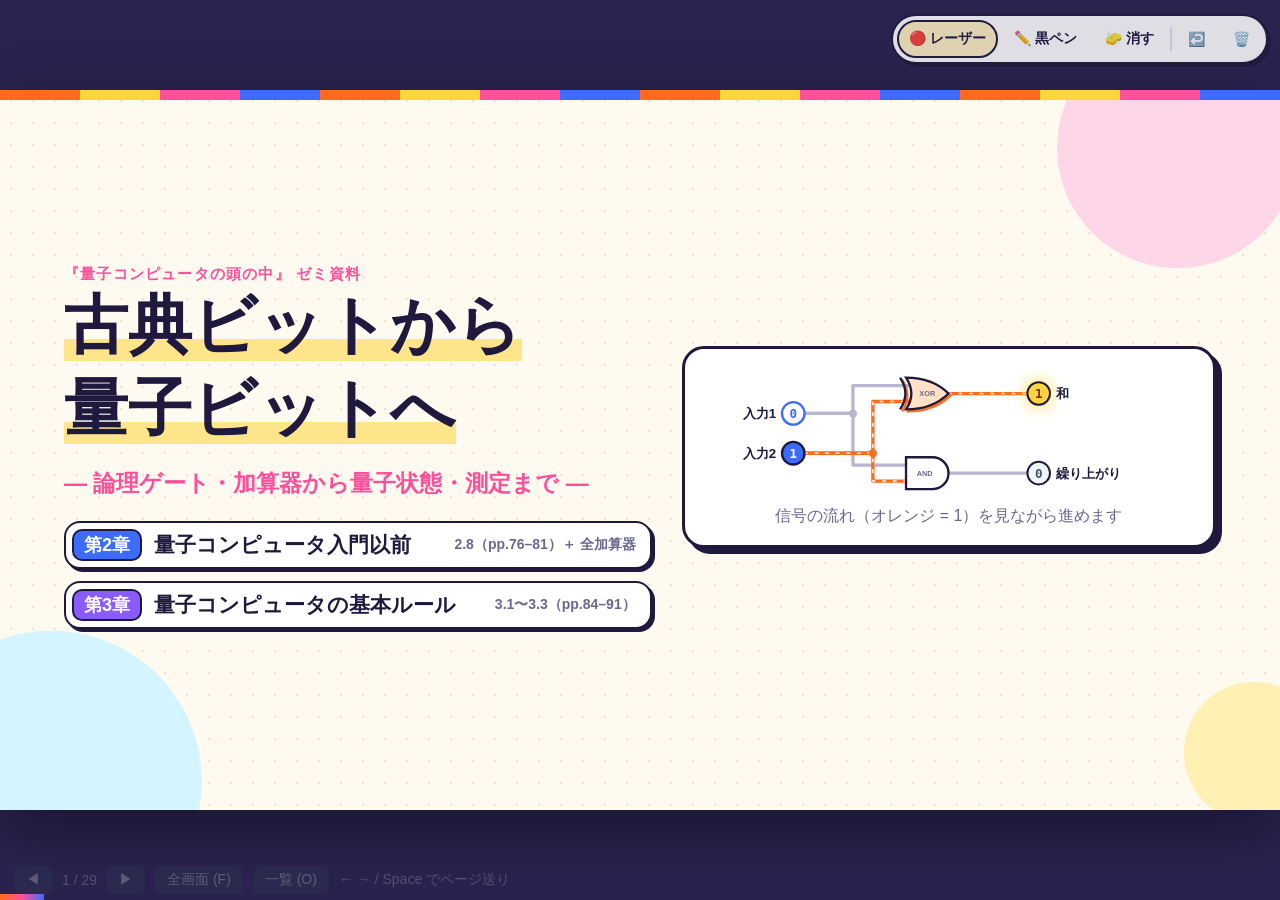
==== commit c65738ac: "測定のスライドの「量子コンピュータの世界」に量子状態の式を明記 Co-Authored-By: Claude Opus 5.5 <noreply@anthropic.com> Claude-Sessi" ====
--- a/index.html
+++ b/index.html
@@ -370,6 +370,9 @@
 .mworld{display:flex;align-items:center;gap:12px}
 .mw-lab{width:128px;flex:none;font-weight:900;font-size:15px;text-align:center;line-height:1.3;white-space:nowrap}
 .mw-box{flex:1;display:flex;align-items:center;justify-content:space-around;border:2.5px solid var(--ink);border-radius:14px;min-height:74px;padding:8px;background:#f1ecff}
+.mw-box.mw-q{flex-direction:column;gap:4px;padding:6px 8px}
+.mw-state{font-size:20px}
+.mw-kets{display:flex;justify-content:space-around;width:100%}
 .mworld.c .mw-box{background:#fff8e6;justify-content:center;gap:22px}
 .mket{display:inline-flex;align-items:center;justify-content:center;width:76px;height:50px;border:2.5px solid var(--ink);border-radius:50%;
   font-family:"Cambria Math","Times New Roman",serif;font-size:24px;background:#fff;flex:none}
@@ -1087,7 +1090,7 @@
     <div class="card pop" style="--d:.2s;padding:12px 16px">
       <div class="mworld q">
         <div class="mw-lab">量子コンピュータ<br>の世界</div>
-        <div class="mw-box"><span class="mket m0">|0⟩</span><span class="mket m1">|1⟩</span></div>
+        <div class="mw-box mw-q"><div class="eq mw-state"><span class="math">|φ⟩ =</span><span class="frac"><span>1</span><span>√5</span></span><span class="math">|0⟩ +</span><span class="frac"><span>2</span><span>√5</span></span><span class="math">|1⟩</span></div><div class="mw-kets"><span class="mket m0">|0⟩</span><span class="mket m1">|1⟩</span></div></div>
       </div>
       <div class="mdrop"><span class="marrow" id="m1Arrow">⬇</span><span class="mtag">測定</span></div>
       <div class="mworld c">
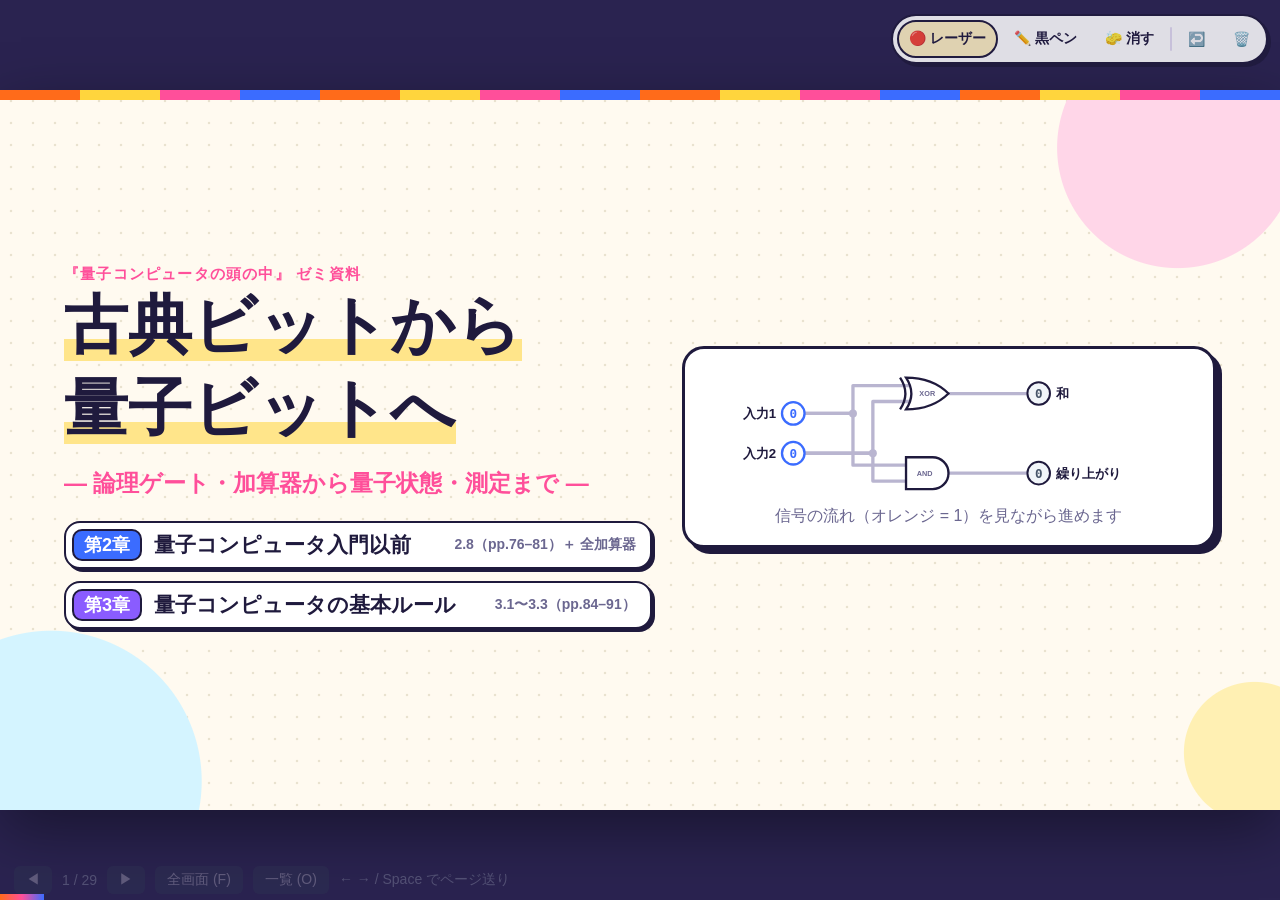
==== commit 91c584ad: "測定のスライドの図の下の注記（毎回 … を用意して測定）を削除 Co-Authored-By: Claude Opus 5.5 <noreply@anthropic.com> Claude-Sessi" ====
--- a/index.html
+++ b/index.html
@@ -1099,7 +1099,6 @@
       </div>
       <div class="mhist" id="m1Hist"></div>
       <div class="btns" style="justify-content:center"><button class="b" id="m1Btn">🔍 測定してみる</button><button class="b" id="m1Auto" data-autoplay>▶ 自動再生</button></div>
-      <div class="hint" style="text-align:center">毎回 <span class="math">(1/√5)|0⟩ + (2/√5)|1⟩</span> を用意して測定（図3.1 のイメージ）</div>
     </div>
   </div>
   <div class="pageno"></div>
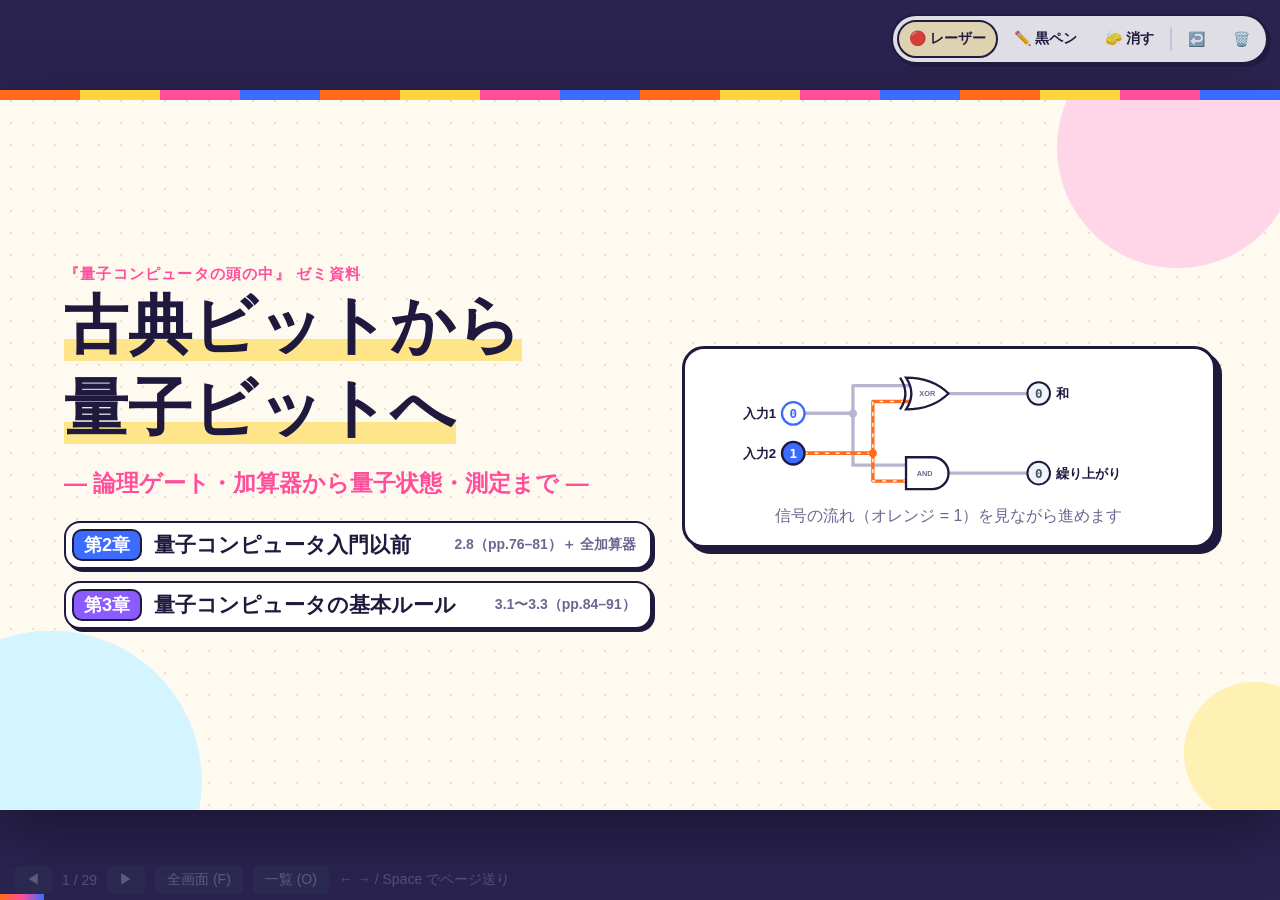
==== commit 90e6113b: "ブロッホ球に x・y・z 軸を明記 球の外側へ伸びるオレンジの矢印で x 軸（|+⟩ の向き）と y 軸（|+i⟩ の向き）を、 北極の横に z 軸の名前を表示。|+⟩・|+i⟩ の名前は矢印と重なら" ====
--- a/index.html
+++ b/index.html
@@ -1018,7 +1018,7 @@
     </div>
     <div class="card pop" style="--d:.2s;padding:10px 16px">
       <div class="qbuild" style="grid-template-columns:1fr 210px">
-        <svg id="blochSvg" viewBox="0 0 300 290" aria-label="ブロッホ球"></svg>
+        <svg id="blochSvg" viewBox="-20 0 340 290" aria-label="ブロッホ球"></svg>
         <div class="qb-side">
           <label class="qslider"><span class="qs-name la">θ</span><input type="range" id="bTh" min="0" max="180" step="any"><span class="qs-val" id="bThv"></span></label>
           <label class="qslider"><span class="qs-name lb">φ</span><input type="range" id="bPh" min="0" max="360" step="any"><span class="qs-val" id="bPhv"></span></label>
@@ -1796,7 +1796,7 @@
 /* ---------- ブロッホ球（教科書外の補足） ---------- */
 {
   const svg = $('#blochSvg'), NS = 'http://www.w3.org/2000/svg';
-  const CX = 150, CY = 148, R = 105, rad = d => d * Math.PI / 180;
+  const CX = 150, CY = 148, R = 100, rad = d => d * Math.PI / 180;
   const VA = rad(250), VE = rad(20);  // 眺める向き（x 軸が手前、y 軸が右に見える標準的な向き）
   // 球の上の点 (x, y, z) を画面の座標と奥行き（正なら手前）に変換する
   function proj(x, y, z) {
@@ -1836,12 +1836,24 @@
   const axes = [[[0, 0, 1], '|0⟩'], [[0, 0, -1], '|1⟩'], [[1, 0, 0], '|+⟩'], [[-1, 0, 0], '|−⟩'], [[0, 1, 0], '|+i⟩'], [[0, -1, 0], '|−i⟩']];
   axes.forEach(([v]) => { const [x, y] = proj(...v); mk('line', { x1: CX, y1: CY, x2: x, y2: y, stroke: '#9a93bd', 'stroke-width': 1.5, 'stroke-dasharray': '3 4' }); });
   axes.forEach(([v, name]) => {
-    const [x, y] = proj(...v.map(c => c * (v[2] ? 1.2 : 1.32)));
+    const [x, y] = proj(...v.map(c => c * (v[2] ? 1.2 : (c > 0 ? .74 : 1.3))));
     // 線や球の輪郭と重なっても読めるよう、文字のまわりを白で縁取る
     const e = mk('text', { x, y: y + 6, 'text-anchor': 'middle', 'font-size': name.length > 3 ? 15 : 18, 'font-weight': 800,
       fill: v[2] ? '#1f1a3d' : '#6b6790', 'font-family': 'Cambria Math,Times New Roman,serif',
       stroke: '#fffaf0', 'stroke-width': 4, 'paint-order': 'stroke', 'stroke-linejoin': 'round' });
     e.textContent = name;
+  });
+  // x・y・z 軸：球の外側へ伸びる矢印と、軸の名前
+  const ah = mk('marker', { id: 'bAxHead', viewBox: '0 0 10 10', refX: 8, refY: 5, markerWidth: 6, markerHeight: 6, orient: 'auto' }, defs);
+  mk('path', { d: 'M0,0 L10,5 L0,10 z', fill: '#e04e00' }, ah);
+  [[[1, 0, 0], 'x'], [[0, 1, 0], 'y'], [[0, 0, 1], 'z']].forEach(([v, name]) => {
+    const [x1, y1] = proj(...v.map(c => c * 1.0)), [x2, y2] = proj(...v.map(c => c * (v[2] ? 1.0 : v[0] ? 1.85 : 1.5)));
+    if (!v[2]) mk('line', { x1, y1, x2, y2, stroke: '#e04e00', 'stroke-width': 2, 'marker-end': 'url(#bAxHead)' });
+    // z 軸は |0⟩ の文字と重ならないよう、北極の少し右に名前を置く
+    const [lx, ly] = v[2] ? [proj(0, 0, 1.2)[0] + 24, proj(0, 0, 1.2)[1]] : proj(...v.map(c => c * (v[0] ? 2.0 : 1.62)));
+    const t = mk('text', { x: lx, y: ly + 6, 'text-anchor': 'middle', 'font-size': 20, 'font-weight': 700, 'font-style': 'italic', fill: '#e04e00',
+      'font-family': 'Cambria Math,Times New Roman,serif', stroke: '#fffaf0', 'stroke-width': 4, 'paint-order': 'stroke' });
+    t.textContent = name;
   });
   const drop = mk('line', { stroke: '#8a5cff', 'stroke-width': 2.5, 'stroke-dasharray': '4 3' });
   const foot = mk('line', { stroke: '#8a5cff', 'stroke-width': 2.5, 'stroke-dasharray': '4 3' });
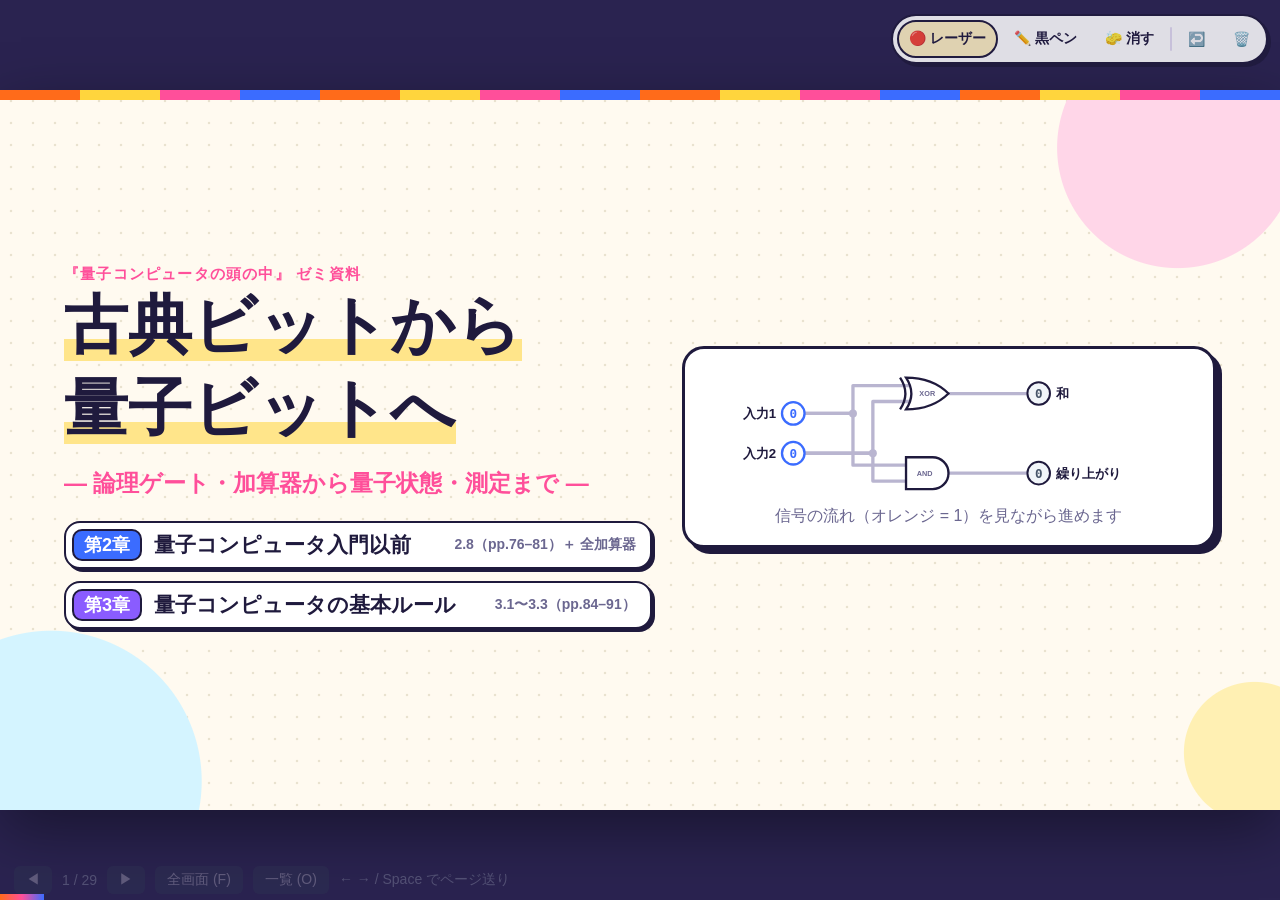
==== commit ad4acc3d: "XOR のスライドの mod 2 の説明を「2進数の足し算の 1 桁目」の説明に変更 「2 を法とした和」の式・回数の表・0 と 1 のループの図を削除し、XOR は 2進数の足し算の 1 桁目（1 " ====
--- a/index.html
+++ b/index.html
@@ -349,22 +349,16 @@
 .pgauge.instant .pg-seg,.pgauge.instant .pg-gap,.pgauge.instant .pg-over{transition:none}
 .qb-sum{font-size:18px;font-weight:700}
 
-/* 2 を法とした和：1 を足し続けると 0, 1 がくり返す */
-.m2strip{border-collapse:collapse;margin-top:6px;font-family:Consolas,Menlo,monospace;font-size:16px;text-align:center}
-.m2strip th{font-family:inherit;font-size:13px;font-weight:700;color:var(--muted);text-align:right;padding:0 8px 0 0;white-space:nowrap}
-.m2strip td{width:30px;height:24px;border:1.5px solid #d9d4ea;background:#fff;transition:background .25s,transform .25s}
-.m2strip tr.mod td{font-weight:800}
-.m2strip td.cur{background:var(--yellow);border-color:var(--ink)}
-.m2strip tr.mod td.cur{background:var(--accent);color:#fff}
-.m2strip td.more{border:0;background:none;color:var(--muted)}
-.m2loop{width:130px;flex:none}
-.m2loop .node circle{fill:#fff;stroke:#1f1a3d;stroke-width:3;transition:fill .25s}
-.m2loop .node.on circle{fill:#ff6b1a}
-.m2loop .node text{font:800 22px Consolas,Menlo,monospace;text-anchor:middle;fill:#1f1a3d;transition:fill .25s}
-.m2loop .node.on text{fill:#fff}
-.m2loop .arc{fill:none;stroke:#b9b5d0;stroke-width:3;transition:stroke .25s}
-.m2loop .arc.on{stroke:#ff6b1a}
-.m2loop .plus{font:800 14px sans-serif;fill:#6b6790;text-anchor:middle}
+/* XOR ＝ 2進数の足し算の 1 桁目 */
+.b1row{display:flex;gap:10px;margin-top:8px}
+.b1c{flex:1;background:#fff;border:2px solid var(--ink);border-radius:10px;padding:4px 6px;text-align:center;font-family:Consolas,Menlo,monospace;font-size:17px;white-space:nowrap}
+.b1e{color:var(--muted);margin-right:4px}
+.b1r{font-weight:900;font-size:20px;letter-spacing:2px}
+.b1hi{color:#b9b5d0}
+.b1lo{color:#fff;background:var(--accent);border-radius:5px;padding:0 4px}
+.b1leg{margin-top:6px;font-size:14px;color:var(--muted);font-weight:700}
+.b1leg .b1lo,.b1leg .b1hi{background:none;padding:0}
+.b1leg .b1lo{color:var(--accent)}
 
 /* 測定（3.3） */
 .mworld{display:flex;align-items:center;gap:12px}
@@ -432,7 +426,7 @@
 .quiz.q3{grid-auto-rows:auto}
 .quiz.q3 .qz{min-height:118px}
 .quiz.q3 .qz:last-child{grid-column:span 2}
-.qzc.qzbloch{max-height:180px}
+.qzc.qzbloch{max-height:145px}
 .qgb{cursor:pointer}
 .qgb:hover .qg{fill:#e6dcff}
 .qgb.shown .qg{fill:#fff1c2;stroke-dasharray:none}
@@ -658,10 +652,9 @@
       <div class="ttcap pop" style="--d:.1s">XOR の真理値表</div>
       <table class="tt small pop" style="--d:.1s" id="tXor"></table>
       <div class="point blue logic frag" style="font-size:20px"><div><b>「A か B の一方だけ」</b>：<b>ちょうど一方だけ</b> が真なら真<br><b class="kb">排他的論理和</b> <span class="formula" style="font-size:20px;padding:0 8px">A ⊕ B</span></div><svg class="venn" viewBox="0 0 132 84" aria-hidden="true"><rect x="3" y="3" width="126" height="78" rx="8" fill="#fff"/><path d="M28,42 a26,26 0 1,0 52,0 a26,26 0 1,0 -52,0 M52,42 a26,26 0 1,0 52,0 a26,26 0 1,0 -52,0" fill="#ffbf8f" fill-rule="evenodd"/><g fill="none" stroke="#1f1a3d" stroke-width="2.5"><rect x="3" y="3" width="126" height="78" rx="8"/><circle cx="54" cy="42" r="26"/><circle cx="78" cy="42" r="26"/></g><g font-size="16" font-weight="800" fill="#1f1a3d" text-anchor="middle"><text x="42" y="48">A</text><text x="90" y="48">B</text></g></svg></div>
-      <div class="point logic frag" style="font-size:19px;padding:8px 14px"><div><b>2 を法とした和</b> ＝ <b class="k" style="white-space:nowrap">繰り上がりを考慮しない二進数足し算</b><br>
-        <span class="formula" style="font-size:19px;padding:0 8px">A ⊕ B = (A + B) mod 2</span>　1 + 1 = 2 ≡ <b>0</b> (mod 2)
-        <table class="m2strip" id="m2Strip" aria-label="1を足していったときの値と、2で割った余り"></table></div>
-        <svg class="m2loop" id="m2Loop" viewBox="0 0 150 104" aria-hidden="true"></svg></div>
+      <div class="point frag" style="font-size:19px;padding:8px 14px"><b>XOR</b> は <b class="k" style="white-space:nowrap">2進数の足し算の 1 桁目（1 の位）</b> を表す
+        <div class="b1row"><div class="b1c"><span class="b1e">0 + 0 =</span><span class="b1r"><span class="b1hi">0</span><span class="b1lo">0</span></span></div><div class="b1c"><span class="b1e">0 + 1 =</span><span class="b1r"><span class="b1hi">0</span><span class="b1lo">1</span></span></div><div class="b1c"><span class="b1e">1 + 0 =</span><span class="b1r"><span class="b1hi">0</span><span class="b1lo">1</span></span></div><div class="b1c"><span class="b1e">1 + 1 =</span><span class="b1r"><span class="b1hi">1</span><span class="b1lo">0</span></span></div></div>
+        <div class="b1leg"><span class="b1lo">■</span> 1 の位 ＝ A ⊕ B　<span class="b1hi">■</span> 2 桁目（繰り上がり）は見ない</div></div>
     </div>
   </div>
   <div class="pageno"></div>
@@ -1111,8 +1104,8 @@
   <div class="body quiz q3">
       <div class="qz pop" style="--d:0.00s"><div class="qz-q"><span class="qz-no">Q1</span><span>量子ビット <span class="math">|0⟩</span> と <span class="math">|1⟩</span> をベクトルで書くと？</span></div><div class="qz-a"><span class="qz-hide">👆 クリックで答え</span><span class="qz-ans"><span class="math">|0⟩ =</span><span class="eq inline"><span class="vec"><span>1</span><span>0</span></span></span>、<span class="math">|1⟩ =</span><span class="eq inline"><span class="vec"><span>0</span><span>1</span></span></span></span></div></div>
       <div class="qz pop" style="--d:0.06s"><div class="qz-q"><span class="qz-no">Q2</span><span><span class="math">a|0⟩ + b|1⟩</span> が <b>量子状態</b> になるための条件は？</span></div><div class="qz-a"><span class="qz-hide">👆 クリックで答え</span><span class="qz-ans"><b><span class="math">|a|² + |b|² = 1</span></b>（内積で書くと <span class="math">⟨φ|φ⟩ = 1</span>）</span></div></div>
-      <div class="qz pop" style="--d:0.12s"><div class="qz-q"><span class="qz-no">Q3</span><span><span class="math">|0⟩ + |1⟩</span> は量子状態？</span></div><div class="qz-a"><span class="qz-hide">👆 クリックで答え</span><span class="qz-ans"><b>量子状態ではない</b>。<span class="math">|1|² + |1|² = 2 ≠ 1</span> のため</span></div></div>
-      <div class="qz pop" style="--d:0.18s"><div class="qz-q"><span class="qz-no">Q4</span><span><span class="eq inline"><span class="frac"><span>1</span><span>√5</span></span></span><span class="math">|0⟩ +</span><span class="eq inline"><span class="frac"><span>2</span><span>√5</span></span></span><span class="math">|1⟩</span> を測定すると、|0⟩ と |1⟩ はそれぞれ何 % で得られる？</span></div><div class="qz-a"><span class="qz-hide">👆 クリックで答え</span><span class="qz-ans"><b>|0⟩ が 20%</b>（1/5）、<b>|1⟩ が 80%</b>（4/5）。測定後の状態は、得られた方に変化する</span></div></div>
+      <div class="qz pop" style="--d:0.12s"><div class="qz-q"><span class="qz-no">Q3</span><span><span class="eq inline"><span class="frac"><span>1</span><span>2</span></span></span><span class="math">|0⟩ +</span><span class="eq inline"><span class="frac"><span>1</span><span>2</span></span></span><span class="math">|1⟩</span> は量子状態？</span></div><div class="qz-a"><span class="qz-hide">👆 クリックで答え</span><span class="qz-ans"><b>量子状態ではない</b>。<span class="math">|1/2|² + |1/2|² = 1/4 + 1/4 = 1/2 ≠ 1</span> のため</span></div></div>
+      <div class="qz pop" style="--d:0.18s"><div class="qz-q"><span class="qz-no">Q4</span><span><span class="eq inline"><span class="frac"><span>√3</span><span>2</span></span></span><span class="math">|0⟩ −</span><span class="eq inline"><span class="frac"><span>1</span><span>2</span></span></span><span class="math">|1⟩</span> を測定すると、|0⟩ と |1⟩ はそれぞれ何 % で得られる？</span></div><div class="qz-a"><span class="qz-hide">👆 クリックで答え</span><span class="qz-ans"><b>|0⟩ が 75%</b>（|√3/2|² = 3/4）、<b>|1⟩ が 25%</b>（|−1/2|² = 1/4）。係数がマイナスでも、確率は絶対値の2乗</span></div></div>
       <div class="qz pop" style="--d:0.24s"><div class="qz-q"><span class="qz-no">Q5</span><span><b>ブロッホ球</b> の北極・南極の <b>?</b> に入る状態は？<svg class="qzc qzbloch" viewBox="0 0 300 200" aria-label="ブロッホ球（北極・南極の状態が ? になっている）"><defs><radialGradient id="qzShade" cx="38%" cy="32%" r="75%"><stop offset="0%" stop-color="#fff"/><stop offset="100%" stop-color="#dcd2ff"/></radialGradient></defs><circle cx="150" cy="100" r="70" fill="url(#qzShade)" stroke="#1f1a3d" stroke-width="2.5"/><path d="M80,100 A70,18 0 0 1 220,100" fill="none" stroke="#8a5cff" stroke-width="1.5" stroke-dasharray="4 4" opacity=".7"/><path d="M80,100 A70,18 0 0 0 220,100" fill="none" stroke="#8a5cff" stroke-width="2.5"/><line x1="150" y1="22" x2="150" y2="178" stroke="#9a93bd" stroke-width="1.5" stroke-dasharray="3 4"/><circle cx="150" cy="30" r="6" fill="#ffd53d" stroke="#1f1a3d" stroke-width="2.5"/><circle cx="150" cy="170" r="6" fill="#ffd53d" stroke="#1f1a3d" stroke-width="2.5"/><g font-size="13" font-weight="800" fill="#6b6790" text-anchor="end"><text x="138" y="26">北極</text><text x="138" y="186">南極</text></g><g class="qgb"><rect class="qg" x="164" y="4" width="56" height="30" rx="8"/><text class="g-q" x="192.0" y="27.0" text-anchor="middle">?</text><text class="g-ans" x="192.0" y="24.0" text-anchor="middle" font-size="18">|0⟩</text></g><g class="qgb"><rect class="qg" x="164" y="164" width="56" height="30" rx="8"/><text class="g-q" x="192.0" y="187.0" text-anchor="middle">?</text><text class="g-ans" x="192.0" y="184.0" text-anchor="middle" font-size="18">|1⟩</text></g></svg></span></div><div class="qz-a"><span class="qz-hide">👆 クリックで答え</span><span class="qz-ans">北極が <b>|0⟩</b>、南極が <b>|1⟩</b></span></div></div>
   </div>
   <div class="pageno"></div>
@@ -1645,43 +1638,6 @@
   run();
 }
 
-/* ---------- 2 を法とした和：1 を足し続けると 0 → 1 → 0 → 1 とループする ---------- */
-{
-  const N = 6;  // 表に並べる回数（0〜5）
-  const strip = $('#m2Strip');
-  strip.innerHTML =
-    '<tr><th>1 を足した回数</th>' + [...Array(N)].map((_, i) => `<td>${i}</td>`).join('') + '<td class="more">…</td></tr>' +
-    '<tr class="mod"><th>mod 2</th>' + [...Array(N)].map((_, i) => `<td>${i % 2}</td>`).join('') + '<td class="more">…</td></tr>';
-  const cols = [0, 1].map(r => [...strip.rows[r].cells].slice(1, N + 1));
-  const svg = $('#m2Loop'), NS = 'http://www.w3.org/2000/svg';
-  const mk = (tag, attrs, parent = svg) => {
-    const e = document.createElementNS(NS, tag);
-    for (const k in attrs) e.setAttribute(k, attrs[k]);
-    parent.appendChild(e); return e;
-  };
-  const m = mk('marker', { id: 'm2h', viewBox: '0 0 10 10', refX: 8, refY: 5, markerWidth: 5, markerHeight: 5, orient: 'auto' }, mk('defs', {}));
-  mk('path', { d: 'M0,0 L10,5 L0,10 z', fill: '#6b6790' }, m);
-  // 上の弧が 0 → 1、下の弧が 1 → 0（どちらも「+1」）
-  const arcs = [mk('path', { class: 'arc', d: 'M40,34 Q75,0 110,34', 'marker-end': 'url(#m2h)' }),
-                mk('path', { class: 'arc', d: 'M110,70 Q75,104 40,70', 'marker-end': 'url(#m2h)' })];
-  mk('text', { class: 'plus', x: 75, y: 14 }).textContent = '+1';
-  mk('text', { class: 'plus', x: 75, y: 100 }).textContent = '+1';
-  const nodes = [30, 120].map((x, v) => {
-    const g = mk('g', { class: 'node' });
-    mk('circle', { cx: x, cy: 52, r: 21 }, g);
-    mk('text', { x, y: 60 }, g).textContent = v;
-    return g;
-  });
-  let n = 0;
-  function show() {
-    cols.forEach(row => row.forEach((td, i) => td.classList.toggle('cur', i === n)));
-    nodes.forEach((g, v) => g.classList.toggle('on', v === n % 2));
-    // 直前に通った矢印を光らせる（0 回目は光らせない）
-    arcs.forEach((a, k) => a.classList.toggle('on', n > 0 && k === (n - 1) % 2));
-  }
-  show();
-  setInterval(() => { n = (n + 1) % N; show(); }, 1000);
-}
 
 /* 確率のゲージ。太枠の箱の幅がちょうど確率 1（全体の 60%）で、箱の外は合計が 1 を超えた分 */
 function probGauge(el) {
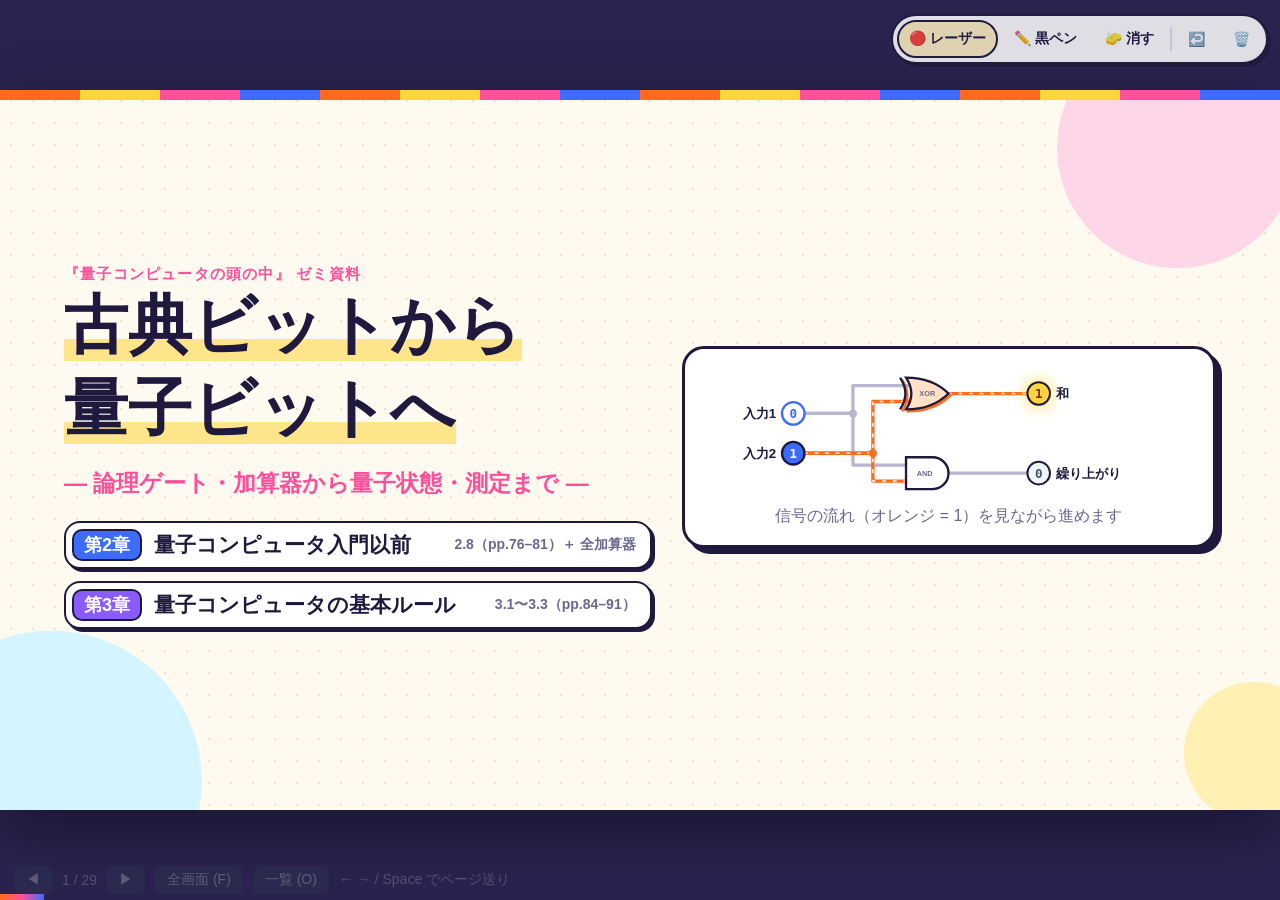
==== commit 9b089b1d: "AND・OR・NOT 版半加算器のスライドの説明枠の色を交互（オレンジ・青・オレンジ）に戻す Co-Authored-By: Claude Opus 5.5 <noreply@anthropic.co" ====
--- a/index.html
+++ b/index.html
@@ -711,8 +711,8 @@
       <div class="btns"><button class="b" id="pHa4" data-autoplay>▶ 自動再生</button></div>
     </div>
     <div>
-      <div class="point pop" style="margin-top:0;font-size:18px;padding:8px 14px">出力2（繰り上がり）＝「<b style="white-space:nowrap">両方 1 のときだけ繰り上がる</b>」→ AND そのもの</div>
-      <div class="point blue pop" style="--d:.1s;font-size:18px;padding:8px 14px;margin-top:10px">出力1（和）＝「<b style="white-space:nowrap">OR だけど、両方 1 のときは除く</b>」</div>
+      <div class="point pop" style="margin-top:0;font-size:18px;padding:8px 14px">出力1（和）＝「<b style="white-space:nowrap">OR だけど、両方 1 のときは除く</b>」</div>
+      <div class="point blue pop" style="--d:.1s;font-size:18px;padding:8px 14px;margin-top:10px">出力2（繰り上がり）＝「<b style="white-space:nowrap">両方 1 のときだけ繰り上がる</b>」→ AND そのもの</div>
       <div class="ttcap pop" style="--d:.2s;margin-top:12px">半加算器の真理値表</div>
       <table class="tt small pop" style="--d:.2s" id="tHa4"></table>
       <div class="point frag" style="font-size:17px;padding:8px 14px;margin-top:10px">ゲート <b>4個</b>。和が出るまでに <b>3段</b>（AND → NOT → AND）かかる</div>
